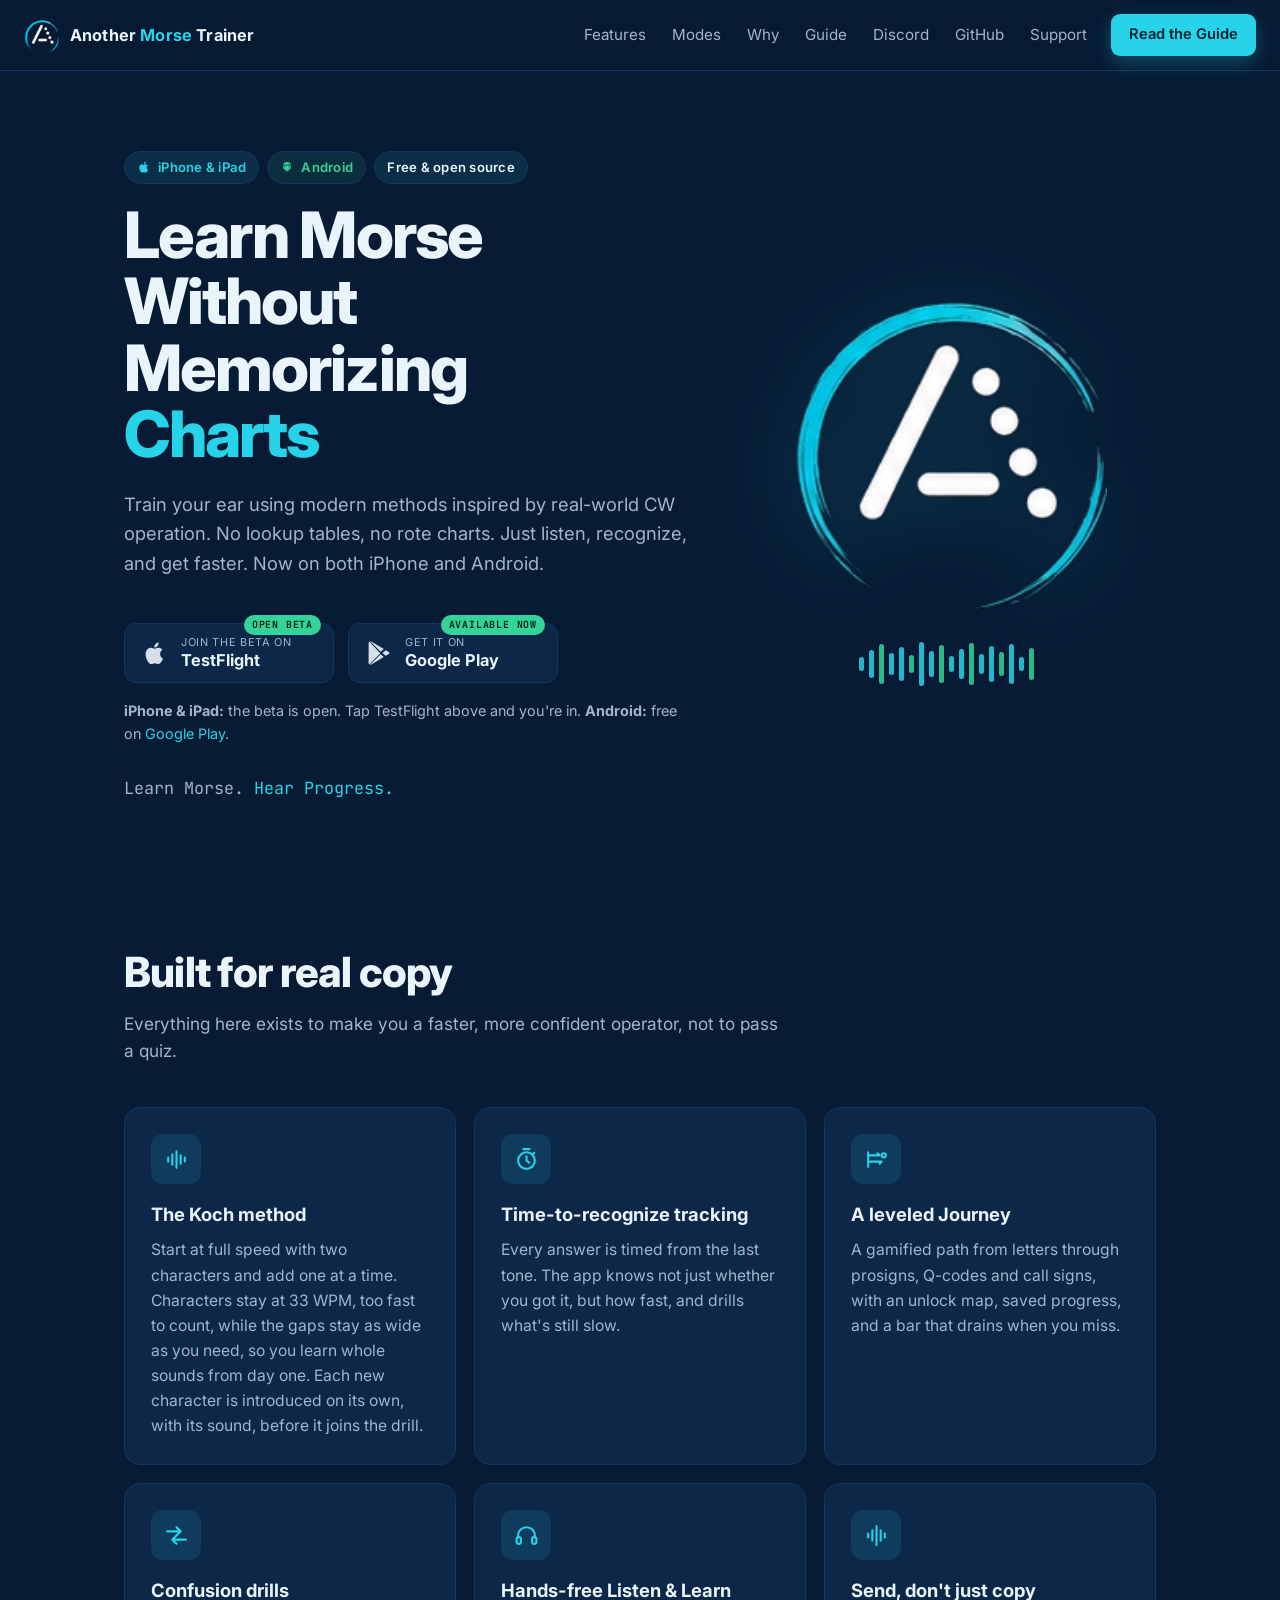
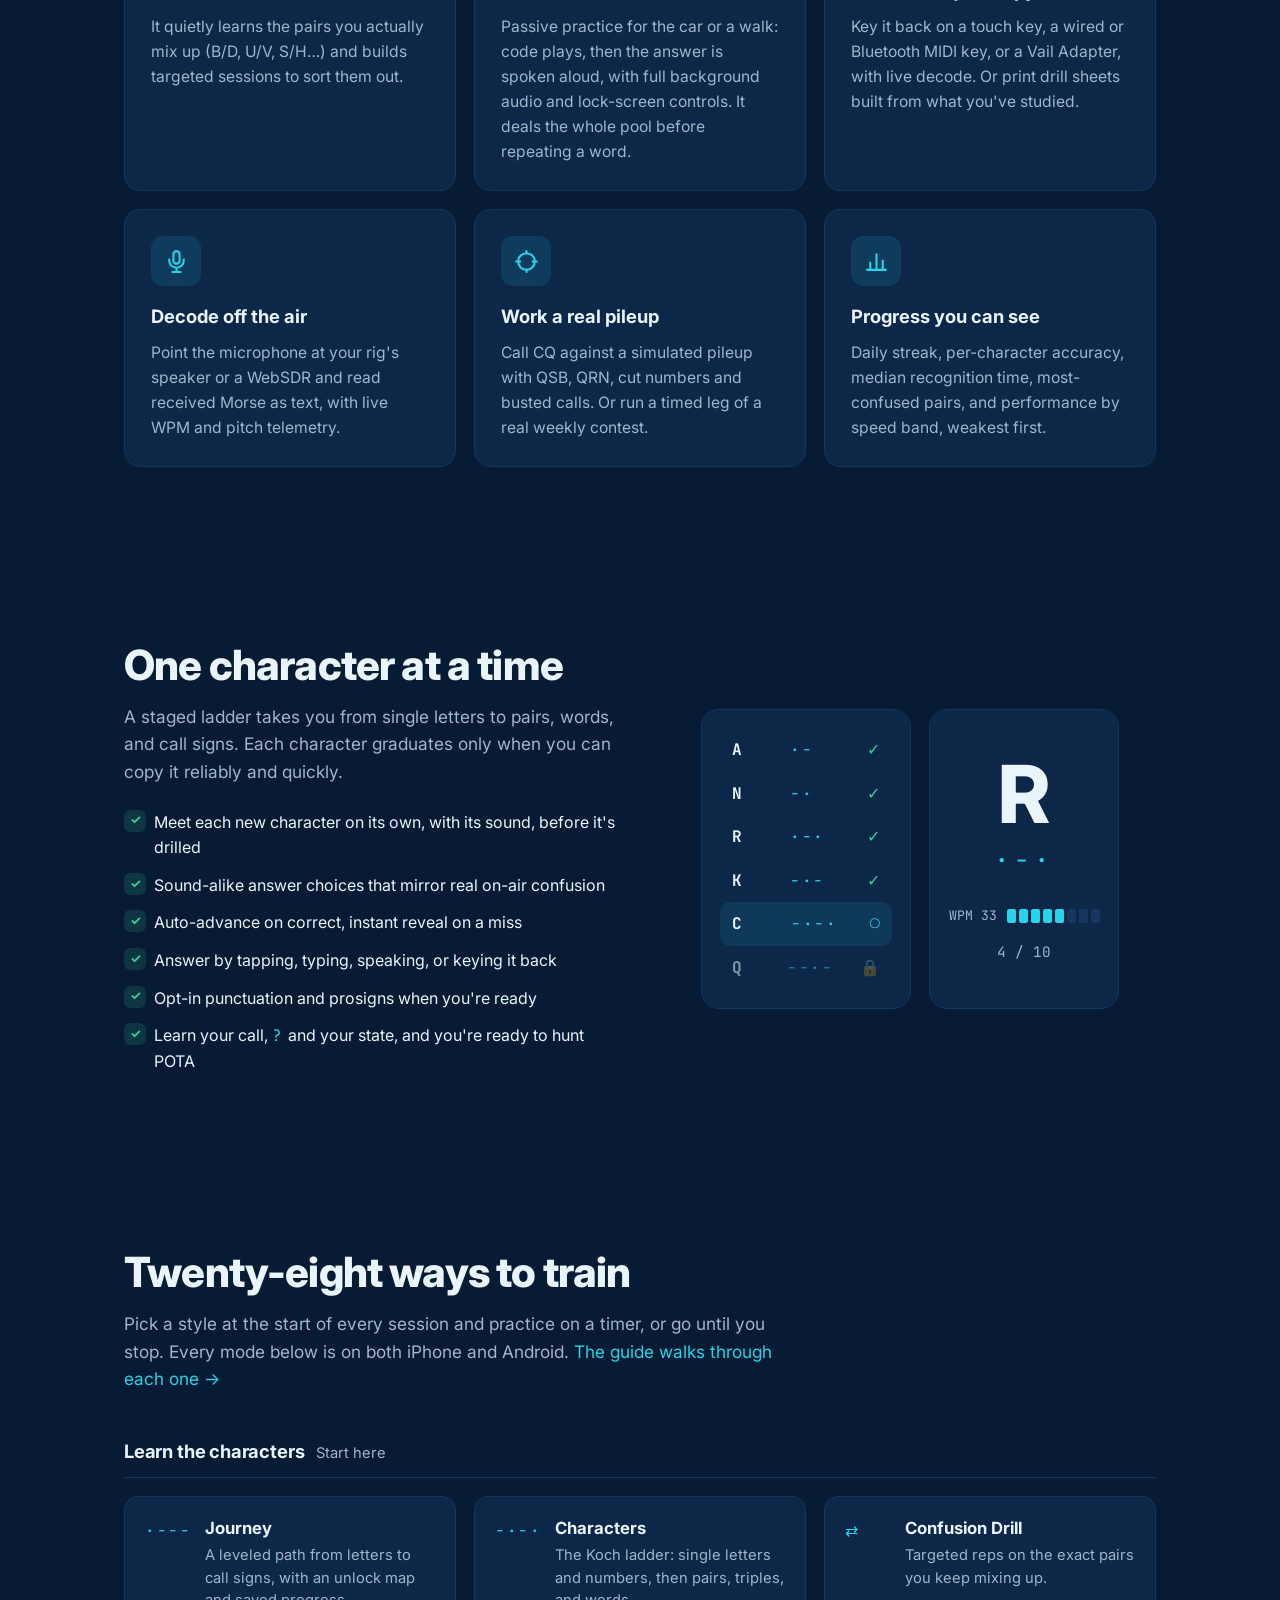
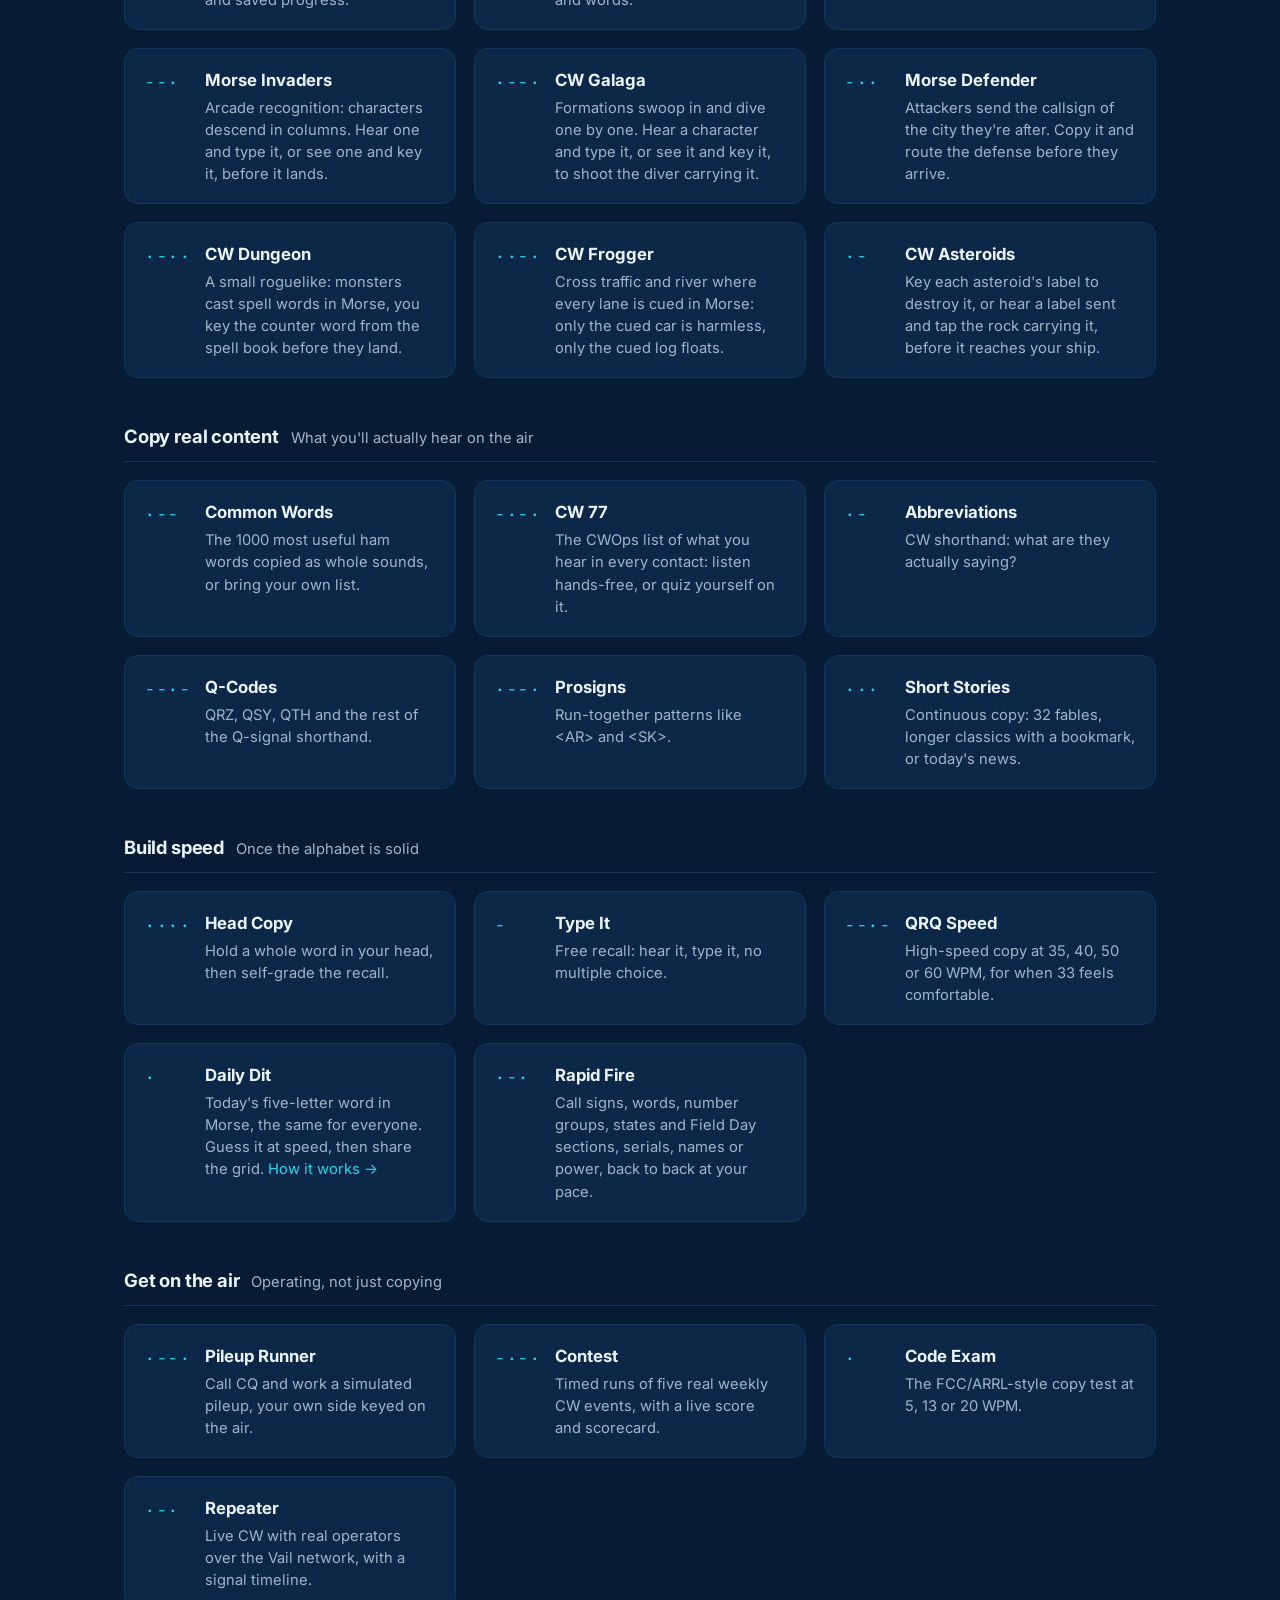
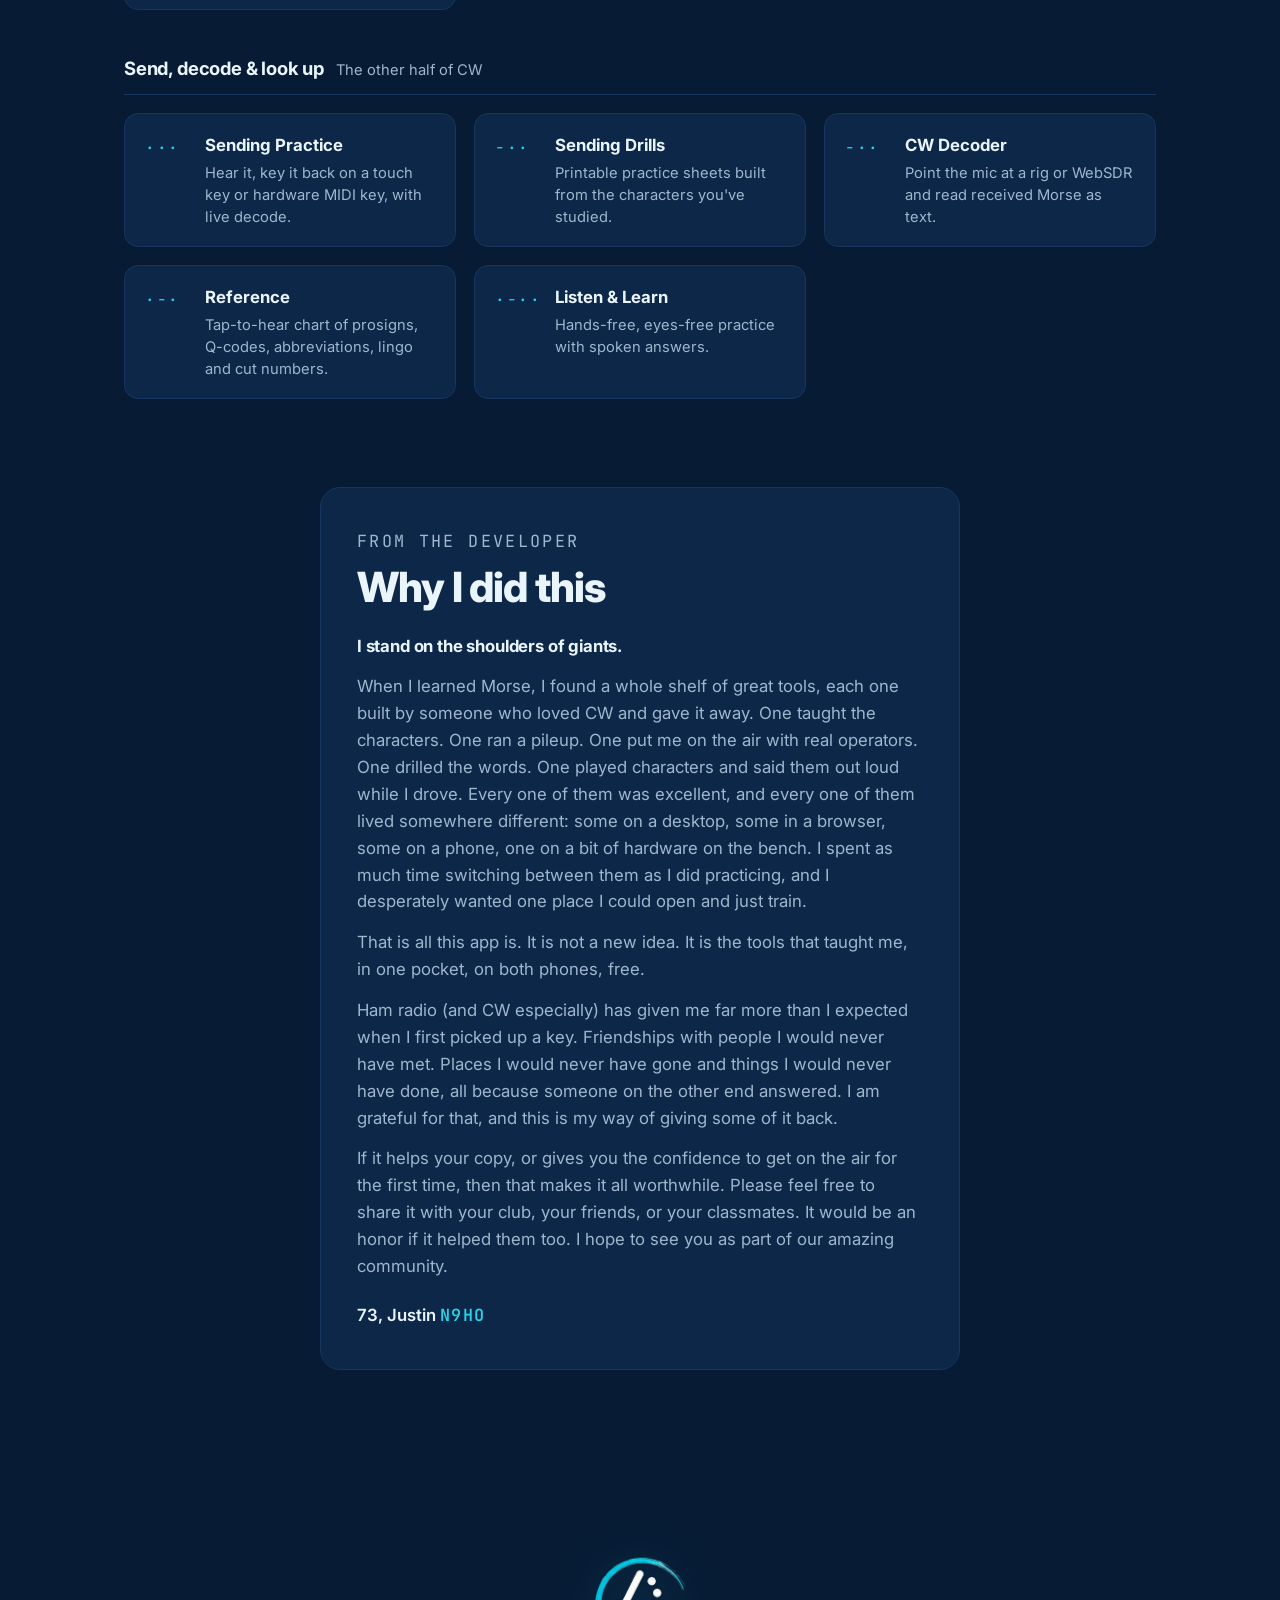
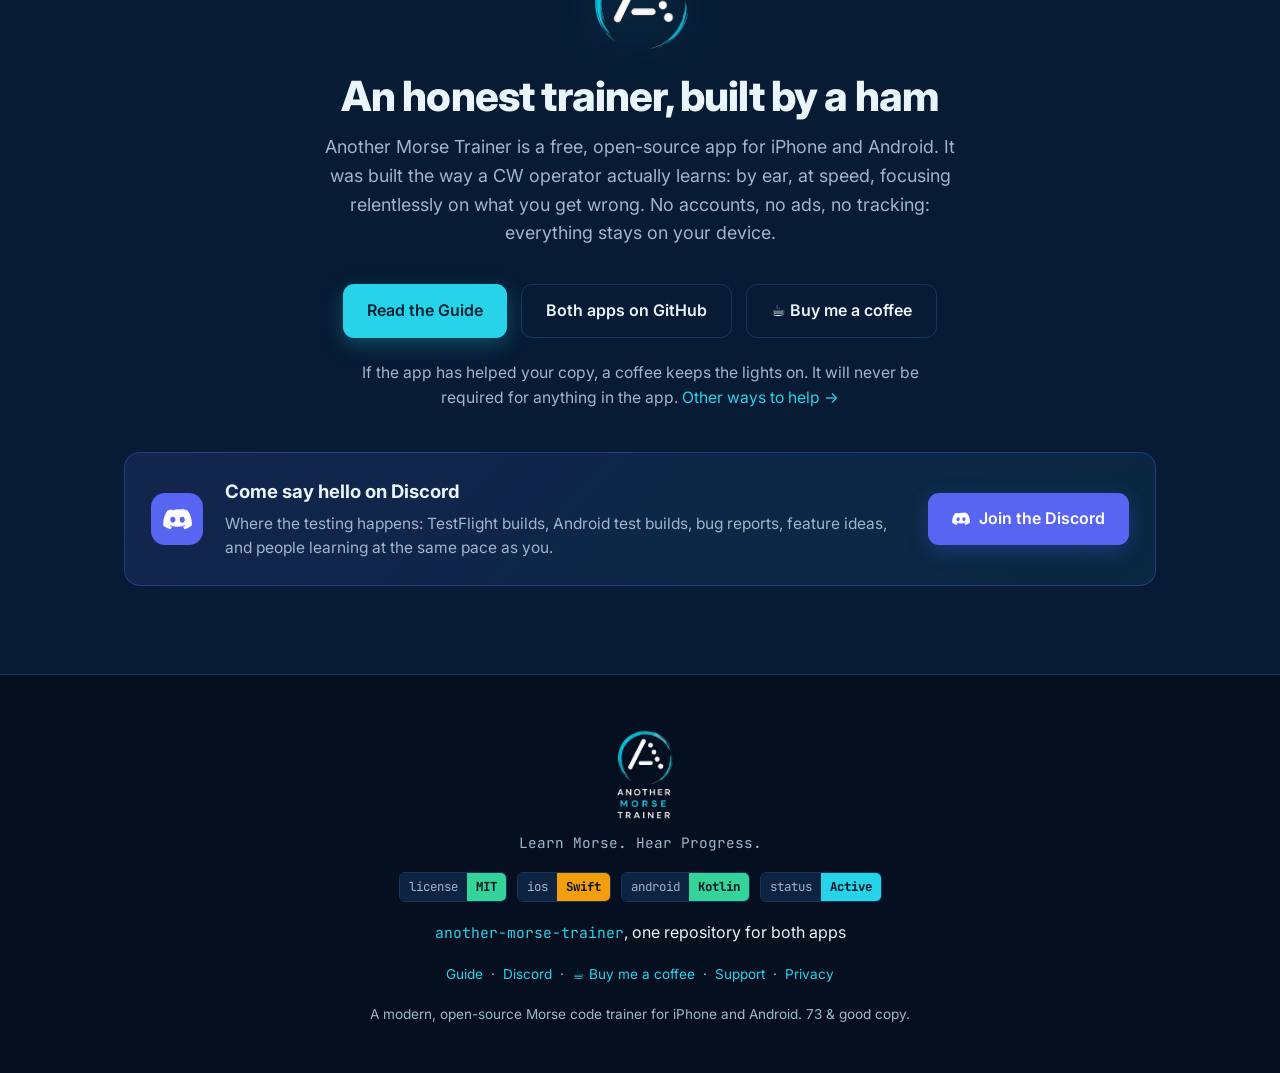
==== index.html @ 4a040cad "Guide: en-US spelling, Daily Dit mute prompt, hardware key in every typing mode (app #249, #252, #25" ====
<!DOCTYPE html>
<html lang="en">
<head>
<meta charset="UTF-8">
<meta name="viewport" content="width=device-width, initial-scale=1.0">
<title>Another Morse Trainer: Learn Morse. Hear Progress.</title>
<meta name="description" content="A modern Morse code trainer for iPhone and Android: Koch-method drills that teach by ear at full speed, a leveled Journey, pileup and contest simulators, a code exam, live CW over the network, a microphone decoder, and Daily Dit, a shared word-a-day puzzle.">
<meta name="theme-color" content="#071B34">
<link rel="icon" href="assets/icon.svg" type="image/svg+xml">
<meta property="og:title" content="Another Morse Trainer">
<meta property="og:description" content="Learn Morse without memorizing charts. Twenty-eight ways to train, on iPhone and Android, from your first two letters to working a contest pileup.">
<meta property="og:type" content="website">
<link rel="preconnect" href="https://fonts.googleapis.com">
<link rel="preconnect" href="https://fonts.gstatic.com" crossorigin>
<link href="https://fonts.googleapis.com/css2?family=Inter:wght@400;500;600;700;800&family=JetBrains+Mono:wght@400;500;700&display=swap" rel="stylesheet">
<link rel="stylesheet" href="styles.css">
</head>
<body>

<header class="nav">
  <a class="brand" href="#top" aria-label="Another Morse Trainer home">
    <img class="brand-mark" src="assets/mark.png" alt="">
    <span class="brand-text">Another <b>Morse</b> Trainer</span>
  </a>
  <nav class="nav-links">
    <a href="#features">Features</a>
    <a href="#modes">Modes</a>
    <a href="#why">Why</a>
    <a href="/guide/">Guide</a>
    <a href="https://discord.gg/qgyk3TPUd9" rel="noopener">Discord</a>
    <a href="https://github.com/N9HO/another-morse-trainer">GitHub</a>
    <a href="/support/">Support</a>
  </nav>
  <a class="btn btn-primary btn-sm" href="/guide/">Read the Guide</a>
</header>

<main id="top">

  <!-- HERO -->
  <section class="hero">
    <div class="hero-copy">
      <div class="platform-pills">
        <span class="pill ios">
          <svg viewBox="0 0 24 24" fill="currentColor" aria-hidden="true"><path d="M16.4 12.8c0-2.3 1.9-3.4 2-3.5-1.1-1.6-2.8-1.8-3.4-1.8-1.4-.1-2.8.9-3.5.9s-1.8-.9-3-.8c-1.5 0-3 .9-3.8 2.3-1.6 2.8-.4 7 1.2 9.3.8 1.1 1.7 2.4 2.9 2.3 1.2 0 1.6-.7 3-.7s1.8.7 3 .7 2-1.1 2.8-2.2c.9-1.3 1.2-2.5 1.3-2.6-.1 0-2.5-1-2.5-3.9zM14.2 5.9c.6-.8 1-1.9.9-3-.9 0-2 .6-2.7 1.4-.6.7-1.1 1.8-.9 2.9 1 0 2.1-.5 2.7-1.3z"/></svg>
          iPhone &amp; iPad
        </span>
        <span class="pill android">
          <svg viewBox="0 0 24 24" fill="currentColor" aria-hidden="true"><path d="M17.6 9.5c.5 0 .9.4.9.9v4.4c0 .5-.4.9-.9.9s-.9-.4-.9-.9v-4.4c0-.5.4-.9.9-.9zm-11.2 0c.5 0 .9.4.9.9v4.4c0 .5-.4.9-.9.9s-.9-.4-.9-.9v-4.4c0-.5.4-.9.9-.9zm1.5-.2h8.2v6.9c0 .5-.4.9-.9.9h-.8v2.1c0 .5-.4.9-.9.9s-.9-.4-.9-.9v-2.1h-1.3v2.1c0 .5-.4.9-.9.9s-.9-.4-.9-.9v-2.1h-.8c-.5 0-.9-.4-.9-.9V9.3zm6.3-5.1 1-1.5c.1-.1 0-.3-.1-.3s-.2 0-.3.1l-1 1.5c-.7-.3-1.5-.5-2.3-.5s-1.6.2-2.3.5l-1-1.5c-.1-.1-.2-.1-.3-.1s-.2.2-.1.3l1 1.5C6.5 5.3 5.6 6.7 5.4 8.3h13.2c-.2-1.6-1.1-3-2.4-4.1zM9.3 6.6c-.3 0-.5-.2-.5-.5s.2-.5.5-.5.5.2.5.5-.2.5-.5.5zm5.4 0c-.3 0-.5-.2-.5-.5s.2-.5.5-.5.5.2.5.5-.2.5-.5.5z"/></svg>
          Android
        </span>
        <span class="pill">Free &amp; open source</span>
      </div>
      <h1>Learn Morse<br>Without Memorizing<br><span class="accent">Charts</span></h1>
      <p class="lede">Train your ear using modern methods inspired by real-world CW operation. No lookup tables, no rote charts. Just listen, recognize, and get faster. Now on both iPhone and Android.</p>

      <div class="store-badges">
        <a class="store-badge" href="https://testflight.apple.com/join/ZwXF88Gh" rel="noopener">
          <span class="sb-soon live">Open beta</span>
          <svg viewBox="0 0 24 24" fill="currentColor" aria-hidden="true"><path d="M16.4 12.8c0-2.3 1.9-3.4 2-3.5-1.1-1.6-2.8-1.8-3.4-1.8-1.4-.1-2.8.9-3.5.9s-1.8-.9-3-.8c-1.5 0-3 .9-3.8 2.3-1.6 2.8-.4 7 1.2 9.3.8 1.1 1.7 2.4 2.9 2.3 1.2 0 1.6-.7 3-.7s1.8.7 3 .7 2-1.1 2.8-2.2c.9-1.3 1.2-2.5 1.3-2.6-.1 0-2.5-1-2.5-3.9zM14.2 5.9c.6-.8 1-1.9.9-3-.9 0-2 .6-2.7 1.4-.6.7-1.1 1.8-.9 2.9 1 0 2.1-.5 2.7-1.3z"/></svg>
          <span class="sb-text">
            <span class="sb-small">Join the beta on</span>
            <span class="sb-big">TestFlight</span>
          </span>
        </a>
        <a class="store-badge" href="https://play.google.com/store/apps/details?id=app.anothermorsetrainer" rel="noopener">
          <span class="sb-soon live">Available now</span>
          <svg viewBox="0 0 24 24" fill="currentColor" aria-hidden="true"><path d="M3.6 2.3c-.3.3-.5.8-.5 1.4v16.6c0 .6.2 1.1.5 1.4l.1.1 9.3-9.3v-.2L3.7 2.2l-.1.1zm12.5 6.2L13.4 11l-9.2-9.2c.2-.1.5-.1.8.1l11.1 6.6zM17.8 9.6l2.6 1.5c.8.5.8 1.3 0 1.8l-2.6 1.5-2.9-2.4 2.9-2.4zM16.1 15.5 5 22.1c-.3.2-.6.2-.8.1l9.2-9.2 2.7 2.5z"/></svg>
          <span class="sb-text">
            <span class="sb-small">Get it on</span>
            <span class="sb-big">Google Play</span>
          </span>
        </a>
      </div>
      <p class="store-note"><strong>iPhone &amp; iPad:</strong> the beta is open. Tap TestFlight above and you're in. <strong>Android:</strong> free on <a href="https://play.google.com/store/apps/details?id=app.anothermorsetrainer" rel="noopener">Google Play</a>.</p>

      <p class="tagline">Learn Morse. <span class="accent">Hear Progress.</span></p>
    </div>
    <div class="hero-art">
      <img class="hero-mark" src="assets/mark.png" alt="Another Morse Trainer logo">
      <div class="waveform" aria-hidden="true">
        <span></span><span></span><span></span><span></span><span></span><span></span>
        <span></span><span></span><span></span><span></span><span></span><span></span>
        <span></span><span></span><span></span><span></span><span></span><span></span>
      </div>
    </div>
  </section>

  <!-- FEATURES -->
  <section id="features" class="section">
    <h2 class="section-title">Built for real copy</h2>
    <p class="section-sub">Everything here exists to make you a faster, more confident operator, not to pass a quiz.</p>
    <div class="grid features">
      <article class="card">
        <div class="card-icon"><svg viewBox="0 0 24 24" fill="none" stroke="currentColor" stroke-width="2" stroke-linecap="round" stroke-linejoin="round"><path d="M4 10v4M8 7v10M12 4v16M16 8v8M20 10v4"/></svg></div>
        <h3>The Koch method</h3>
        <p>Start at full speed with two characters and add one at a time. Characters stay at 33 WPM, too fast to count, while the gaps stay as wide as you need, so you learn whole sounds from day one. Each new character is introduced on its own, with its sound, before it joins the drill.</p>
      </article>
      <article class="card">
        <div class="card-icon"><svg viewBox="0 0 24 24" fill="none" stroke="currentColor" stroke-width="2" stroke-linecap="round" stroke-linejoin="round"><circle cx="12" cy="13" r="8"/><path d="M12 9v4l2.5 2M9 2h6M19.5 5.5L18 7"/></svg></div>
        <h3>Time-to-recognize tracking</h3>
        <p>Every answer is timed from the last tone. The app knows not just whether you got it, but how fast, and drills what's still slow.</p>
      </article>
      <article class="card">
        <div class="card-icon"><svg viewBox="0 0 24 24" fill="none" stroke="currentColor" stroke-width="2" stroke-linecap="round" stroke-linejoin="round"><path d="M4 19V5M4 8h11l-2-2M4 14h13l-2 2"/><circle cx="19" cy="8" r="2"/></svg></div>
        <h3>A leveled Journey</h3>
        <p>A gamified path from letters through prosigns, Q-codes and call signs, with an unlock map, saved progress, and a bar that drains when you miss.</p>
      </article>
      <article class="card">
        <div class="card-icon"><svg viewBox="0 0 24 24" fill="none" stroke="currentColor" stroke-width="2" stroke-linecap="round" stroke-linejoin="round"><path d="M3 8h13M12 4l4 4-4 4M21 16H8M12 12l-4 4 4 4"/></svg></div>
        <h3>Confusion drills</h3>
        <p>It quietly learns the pairs you actually mix up (B/D, U/V, S/H…) and builds targeted sessions to sort them out.</p>
      </article>
      <article class="card">
        <div class="card-icon"><svg viewBox="0 0 24 24" fill="none" stroke="currentColor" stroke-width="2" stroke-linecap="round" stroke-linejoin="round"><path d="M4 14v-2a8 8 0 0116 0v2"/><rect x="2.5" y="13.5" width="4.2" height="6.5" rx="2"/><rect x="17.3" y="13.5" width="4.2" height="6.5" rx="2"/></svg></div>
        <h3>Hands-free Listen &amp; Learn</h3>
        <p>Passive practice for the car or a walk: code plays, then the answer is spoken aloud, with full background audio and lock-screen controls. It deals the whole pool before repeating a word.</p>
      </article>
      <article class="card">
        <div class="card-icon"><svg viewBox="0 0 24 24" fill="none" stroke="currentColor" stroke-width="2" stroke-linecap="round" stroke-linejoin="round"><path d="M12 3v18M8 7v10M4 10v4M16 7v10M20 10v4"/></svg></div>
        <h3>Send, don't just copy</h3>
        <p>Key it back on a touch key, a wired or Bluetooth MIDI key, or a Vail Adapter, with live decode. Or print drill sheets built from what you've studied.</p>
      </article>
      <article class="card">
        <div class="card-icon"><svg viewBox="0 0 24 24" fill="none" stroke="currentColor" stroke-width="2" stroke-linecap="round" stroke-linejoin="round"><path d="M12 2a3 3 0 00-3 3v6a3 3 0 006 0V5a3 3 0 00-3-3z"/><path d="M19 10v1a7 7 0 01-14 0v-1M12 18v4M8 22h8"/></svg></div>
        <h3>Decode off the air</h3>
        <p>Point the microphone at your rig's speaker or a WebSDR and read received Morse as text, with live WPM and pitch telemetry.</p>
      </article>
      <article class="card">
        <div class="card-icon"><svg viewBox="0 0 24 24" fill="none" stroke="currentColor" stroke-width="2" stroke-linecap="round" stroke-linejoin="round"><path d="M12 20a8 8 0 100-16 8 8 0 000 16z"/><path d="M2 12h4M18 12h4M12 2v2M12 20v2"/></svg></div>
        <h3>Work a real pileup</h3>
        <p>Call CQ against a simulated pileup with QSB, QRN, cut numbers and busted calls. Or run a timed leg of a real weekly contest.</p>
      </article>
      <article class="card">
        <div class="card-icon"><svg viewBox="0 0 24 24" fill="none" stroke="currentColor" stroke-width="2" stroke-linecap="round" stroke-linejoin="round"><path d="M3 20h18M6 20v-7M12 20V5M18 20v-9"/></svg></div>
        <h3>Progress you can see</h3>
        <p>Daily streak, per-character accuracy, median recognition time, most-confused pairs, and performance by speed band, weakest first.</p>
      </article>
    </div>
  </section>

  <!-- SHOWCASE: lesson list + current char (echoes the app UI) -->
  <section class="section showcase">
    <div class="showcase-text">
      <h2 class="section-title">One character at a time</h2>
      <p class="section-sub">A staged ladder takes you from single letters to pairs, words, and call signs. Each character graduates only when you can copy it reliably and quickly.</p>
      <ul class="checklist">
        <li>Meet each new character on its own, with its sound, before it's drilled</li>
        <li>Sound-alike answer choices that mirror real on-air confusion</li>
        <li>Auto-advance on correct, instant reveal on a miss</li>
        <li>Answer by tapping, typing, speaking, or keying it back</li>
        <li>Opt-in punctuation and prosigns when you're ready</li>
        <li>Learn your call, <span class="morse">?</span> and your state, and you're ready to hunt POTA</li>
      </ul>
    </div>
    <div class="showcase-ui">
      <div class="ui-card lesson-list">
        <div class="lesson-row"><span class="ch">A</span><span class="mc">·&minus;</span><span class="done">&#10003;</span></div>
        <div class="lesson-row"><span class="ch">N</span><span class="mc">&minus;·</span><span class="done">&#10003;</span></div>
        <div class="lesson-row"><span class="ch">R</span><span class="mc">·&minus;·</span><span class="done">&#10003;</span></div>
        <div class="lesson-row"><span class="ch">K</span><span class="mc">&minus;·&minus;</span><span class="done">&#10003;</span></div>
        <div class="lesson-row active"><span class="ch">C</span><span class="mc">&minus;·&minus;·</span><span class="now">&#9711;</span></div>
        <div class="lesson-row locked"><span class="ch">Q</span><span class="mc">&minus;&minus;·&minus;</span><span class="lock">&#128274;</span></div>
      </div>
      <div class="ui-card current-char">
        <div class="big-char">R</div>
        <div class="big-morse">·&minus;·</div>
        <div class="wpm-row"><span>WPM 33</span><div class="bars"><i></i><i></i><i></i><i></i><i></i><i class="off"></i><i class="off"></i><i class="off"></i></div></div>
        <div class="progress-count">4 / 10</div>
      </div>
    </div>
  </section>

  <!-- MODES -->
  <section id="modes" class="section">
    <h2 class="section-title">Twenty-eight ways to train</h2>
    <p class="section-sub">Pick a style at the start of every session and practice on a timer, or go until you stop. Every mode below is on both iPhone and Android. <a class="accent" href="/guide/">The guide walks through each one →</a></p>

    <div class="mode-group">
      <div class="mode-group-head"><h3>Learn the characters</h3><span>Start here</span></div>
      <div class="grid modes">
        <div class="mode"><span class="mode-mc">·&minus;&minus;&minus;</span><div><h4>Journey</h4><p>A leveled path from letters to call signs, with an unlock map and saved progress.</p></div></div>
        <div class="mode"><span class="mode-mc">&minus;·&minus;·</span><div><h4>Characters</h4><p>The Koch ladder: single letters and numbers, then pairs, triples, and words.</p></div></div>
        <div class="mode"><span class="mode-mc">&#8644;</span><div><h4>Confusion Drill</h4><p>Targeted reps on the exact pairs you keep mixing up.</p></div></div>
        <div class="mode"><span class="mode-mc">&minus;&minus;·</span><div><h4>Morse Invaders</h4><p>Arcade recognition: characters descend in columns. Hear one and type it, or see one and key it, before it lands.</p></div></div>
        <div class="mode"><span class="mode-mc">·&minus;&minus;·</span><div><h4>CW Galaga</h4><p>Formations swoop in and dive one by one. Hear a character and type it, or see it and key it, to shoot the diver carrying it.</p></div></div>
        <div class="mode"><span class="mode-mc">&minus;··</span><div><h4>Morse Defender</h4><p>Attackers send the callsign of the city they're after. Copy it and route the defense before they arrive.</p></div></div>
        <div class="mode"><span class="mode-mc">·&minus;··</span><div><h4>CW Dungeon</h4><p>A small roguelike: monsters cast spell words in Morse, you key the counter word from the spell book before they land.</p></div></div>
        <div class="mode"><span class="mode-mc">··&minus;·</span><div><h4>CW Frogger</h4><p>Cross traffic and river where every lane is cued in Morse: only the cued car is harmless, only the cued log floats.</p></div></div>
        <div class="mode"><span class="mode-mc">·&minus;</span><div><h4>CW Asteroids</h4><p>Key each asteroid's label to destroy it, or hear a label sent and tap the rock carrying it, before it reaches your ship.</p></div></div>
      </div>
    </div>

    <div class="mode-group">
      <div class="mode-group-head"><h3>Copy real content</h3><span>What you'll actually hear on the air</span></div>
      <div class="grid modes">
        <div class="mode"><span class="mode-mc">·&minus;&minus;</span><div><h4>Common Words</h4><p>The 1000 most useful ham words copied as whole sounds, or bring your own list.</p></div></div>
        <div class="mode"><span class="mode-mc">&minus;·&minus;·</span><div><h4>CW 77</h4><p>The CWOps list of what you hear in every contact: listen hands-free, or quiz yourself on it.</p></div></div>
        <div class="mode"><span class="mode-mc">·&minus;</span><div><h4>Abbreviations</h4><p>CW shorthand: what are they actually saying?</p></div></div>
        <div class="mode"><span class="mode-mc">&minus;&minus;·&minus;</span><div><h4>Q-Codes</h4><p>QRZ, QSY, QTH and the rest of the Q-signal shorthand.</p></div></div>
        <div class="mode"><span class="mode-mc">·&minus;&minus;·</span><div><h4>Prosigns</h4><p>Run-together patterns like &lt;AR&gt; and &lt;SK&gt;.</p></div></div>
        <div class="mode"><span class="mode-mc">···</span><div><h4>Short Stories</h4><p>Continuous copy: 32 fables, longer classics with a bookmark, or today's news.</p></div></div>
      </div>
    </div>

    <div class="mode-group">
      <div class="mode-group-head"><h3>Build speed</h3><span>Once the alphabet is solid</span></div>
      <div class="grid modes">
        <div class="mode"><span class="mode-mc">····</span><div><h4>Head Copy</h4><p>Hold a whole word in your head, then self-grade the recall.</p></div></div>
        <div class="mode"><span class="mode-mc">&minus;</span><div><h4>Type It</h4><p>Free recall: hear it, type it, no multiple choice.</p></div></div>
        <div class="mode"><span class="mode-mc">&minus;&minus;·&minus;</span><div><h4>QRQ Speed</h4><p>High-speed copy at 35, 40, 50 or 60 WPM, for when 33 feels comfortable.</p></div></div>
        <div class="mode"><span class="mode-mc">·</span><div><h4>Daily Dit</h4><p>Today's five-letter word in Morse, the same for everyone. Guess it at speed, then share the grid. <a class="accent" href="/guide/#dailydit">How it works →</a></p></div></div>
        <div class="mode"><span class="mode-mc">·&minus;·</span><div><h4>Rapid Fire</h4><p>Call signs, words, number groups, states and Field Day sections, serials, names or power, back to back at your pace.</p></div></div>
      </div>
    </div>

    <div class="mode-group">
      <div class="mode-group-head"><h3>Get on the air</h3><span>Operating, not just copying</span></div>
      <div class="grid modes">
        <div class="mode"><span class="mode-mc">·&minus;&minus;·</span><div><h4>Pileup Runner</h4><p>Call CQ and work a simulated pileup, your own side keyed on the air.</p></div></div>
        <div class="mode"><span class="mode-mc">&minus;·&minus;·</span><div><h4>Contest</h4><p>Timed runs of five real weekly CW events, with a live score and scorecard.</p></div></div>
        <div class="mode"><span class="mode-mc">·</span><div><h4>Code Exam</h4><p>The FCC/ARRL-style copy test at 5, 13 or 20 WPM.</p></div></div>
        <div class="mode"><span class="mode-mc">·&minus;·</span><div><h4>Repeater</h4><p>Live CW with real operators over the Vail network, with a signal timeline.</p></div></div>
      </div>
    </div>

    <div class="mode-group">
      <div class="mode-group-head"><h3>Send, decode &amp; look up</h3><span>The other half of CW</span></div>
      <div class="grid modes">
        <div class="mode"><span class="mode-mc">···</span><div><h4>Sending Practice</h4><p>Hear it, key it back on a touch key or hardware MIDI key, with live decode.</p></div></div>
        <div class="mode"><span class="mode-mc">&minus;··</span><div><h4>Sending Drills</h4><p>Printable practice sheets built from the characters you've studied.</p></div></div>
        <div class="mode"><span class="mode-mc">&minus;··</span><div><h4>CW Decoder</h4><p>Point the mic at a rig or WebSDR and read received Morse as text.</p></div></div>
        <div class="mode"><span class="mode-mc">·&minus;·</span><div><h4>Reference</h4><p>Tap-to-hear chart of prosigns, Q-codes, abbreviations, lingo and cut numbers.</p></div></div>
        <div class="mode"><span class="mode-mc">·&minus;··</span><div><h4>Listen &amp; Learn</h4><p>Hands-free, eyes-free practice with spoken answers.</p></div></div>
      </div>
    </div>
  </section>

  <!-- WHY -->
  <section id="why" class="section why">
    <div class="why-inner">
      <p class="why-kicker">From the developer</p>
      <h2 class="section-title">Why I did this</h2>
      <p class="why-lead">I stand on the shoulders of giants.</p>
      <p>When I learned Morse, I found a whole shelf of great tools, each one built by someone who loved CW and gave it away. One taught the characters. One ran a pileup. One put me on the air with real operators. One drilled the words. One played characters and said them out loud while I drove. Every one of them was excellent, and every one of them lived somewhere different: some on a desktop, some in a browser, some on a phone, one on a bit of hardware on the bench. I spent as much time switching between them as I did practicing, and I desperately wanted one place I could open and just train.</p>
      <p>That is all this app is. It is not a new idea. It is the tools that taught me, in one pocket, on both phones, free.</p>
      <p>Ham radio (and CW especially) has given me far more than I expected when I first picked up a key. Friendships with people I would never have met. Places I would never have gone and things I would never have done, all because someone on the other end answered. I am grateful for that, and this is my way of giving some of it back.</p>
      <p>If it helps your copy, or gives you the confidence to get on the air for the first time, then that makes it all worthwhile. Please feel free to share it with your club, your friends, or your classmates. It would be an honor if it helped them too. I hope to see you as part of our amazing community.</p>
      <p class="why-sign">73, Justin <span class="morse">N9HO</span></p>
    </div>
  </section>

  <!-- ABOUT / CTA -->
  <section id="about" class="section about">
    <img class="about-mark" src="assets/mark.png" alt="">
    <h2 class="section-title">An honest trainer, built by a ham</h2>
    <p class="section-sub center">Another Morse Trainer is a free, open-source app for iPhone and Android. It was built the way a CW operator actually learns: by ear, at speed, focusing relentlessly on what you get wrong. No accounts, no ads, no tracking: everything stays on your device.</p>
    <div class="hero-actions center">
      <a class="btn btn-primary" href="/guide/">Read the Guide</a>
      <a class="btn btn-ghost" href="https://github.com/N9HO/another-morse-trainer">Both apps on GitHub</a>
      <a class="btn btn-ghost" href="https://buymeacoffee.com/n9ho">&#9749; Buy me a coffee</a>
    </div>
    <p class="section-sub center about-support">If the app has helped your copy, a coffee keeps the lights on. It will never be required for anything in the app. <a href="/support/">Other ways to help &rarr;</a></p>

    <div class="community">
      <div class="community-icon"><svg viewBox="0 0 24 24" fill="currentColor" aria-hidden="true"><path d="M20.3 4.6A19.8 19.8 0 0 0 15.4 3l-.3.5c1.7.4 3 1 4.2 1.9a13.9 13.9 0 0 0-11-1.1c-.4.1-.8.3-1.2.4.4-.3.8-.6 1.3-.9A20 20 0 0 0 3.7 4.6C.9 8.8-.1 13 .3 17.1a19.9 19.9 0 0 0 6 3c.5-.6.9-1.3 1.3-2-.7-.3-1.4-.6-2-1l.5-.4a14.2 14.2 0 0 0 11.9 0l.5.4c-.6.4-1.3.7-2 1 .4.7.8 1.4 1.3 2a19.8 19.8 0 0 0 6-3c.5-4.8-.8-9-3.5-12.5zM8.1 14.6c-1.2 0-2.1-1.1-2.1-2.4S6.9 9.8 8.1 9.8s2.2 1.1 2.2 2.4-1 2.4-2.2 2.4zm7.8 0c-1.2 0-2.1-1.1-2.1-2.4s.9-2.4 2.1-2.4 2.2 1.1 2.2 2.4-1 2.4-2.2 2.4z"/></svg></div>
      <div>
        <h3>Come say hello on Discord</h3>
        <p>Where the testing happens: TestFlight builds, Android test builds, bug reports, feature ideas, and people learning at the same pace as you.</p>
      </div>
      <a class="btn btn-discord" href="https://discord.gg/qgyk3TPUd9" rel="noopener"><svg viewBox="0 0 24 24" fill="currentColor" aria-hidden="true"><path d="M20.3 4.6A19.8 19.8 0 0 0 15.4 3l-.3.5c1.7.4 3 1 4.2 1.9a13.9 13.9 0 0 0-11-1.1c-.4.1-.8.3-1.2.4.4-.3.8-.6 1.3-.9A20 20 0 0 0 3.7 4.6C.9 8.8-.1 13 .3 17.1a19.9 19.9 0 0 0 6 3c.5-.6.9-1.3 1.3-2-.7-.3-1.4-.6-2-1l.5-.4a14.2 14.2 0 0 0 11.9 0l.5.4c-.6.4-1.3.7-2 1 .4.7.8 1.4 1.3 2a19.8 19.8 0 0 0 6-3c.5-4.8-.8-9-3.5-12.5zM8.1 14.6c-1.2 0-2.1-1.1-2.1-2.4S6.9 9.8 8.1 9.8s2.2 1.1 2.2 2.4-1 2.4-2.2 2.4zm7.8 0c-1.2 0-2.1-1.1-2.1-2.4s.9-2.4 2.1-2.4 2.2 1.1 2.2 2.4-1 2.4-2.2 2.4z"/></svg>Join the Discord</a>
    </div>
  </section>

</main>

<!-- FOOTER -->
<footer class="footer">
  <div class="footer-brand">
    <img class="footer-logo" src="assets/logo-stacked.png" alt="Another Morse Trainer">
    <div class="footer-tag">Learn Morse. Hear Progress.</div>
  </div>
  <div class="badges">
    <span class="badge"><i>license</i><b class="green">MIT</b></span>
    <span class="badge"><i>ios</i><b class="amber">Swift</b></span>
    <span class="badge"><i>android</i><b class="green">Kotlin</b></span>
    <span class="badge"><i>status</i><b class="teal">Active</b></span>
  </div>
  <p class="footer-repo">
    <a href="https://github.com/N9HO/another-morse-trainer">another-morse-trainer</a>, one repository for both apps
  </p>
  <p class="footer-fine"><a href="/guide/" style="color:var(--teal)">Guide</a> &nbsp;·&nbsp; <a href="https://discord.gg/qgyk3TPUd9" style="color:var(--teal)" rel="noopener">Discord</a> &nbsp;·&nbsp; <a href="https://buymeacoffee.com/n9ho" style="color:var(--teal)">&#9749; Buy me a coffee</a> &nbsp;·&nbsp; <a href="/support/" style="color:var(--teal)">Support</a> &nbsp;·&nbsp; <a href="/privacy/" style="color:var(--teal)">Privacy</a></p>
  <p class="footer-fine">A modern, open-source Morse code trainer for iPhone and Android. 73 &amp; good copy.</p>
</footer>

<script data-name="BMC-Widget" data-cfasync="false" src="https://cdnjs.buymeacoffee.com/1.0.0/widget.prod.min.js" data-id="n9ho" data-description="Support me on Buy me a coffee!" data-message="Thanks for your support. Donations go to offset development and app store costs." data-color="#5F7FFF" data-position="Right" data-x_margin="18" data-y_margin="18"></script>
</body>
</html>
---- styles.css ----
:root{
  --navy:#071B34;
  --navy-card:#0C2748;
  --navy-line:#16365E;
  --ink:#EAF4FB;
  --muted:#9FB6CC;
  --teal:#27D3E8;
  --green:#34D399;
  --amber:#F59E0B;
}
*{box-sizing:border-box;margin:0;padding:0}
html{scroll-behavior:smooth}
body{
  background:var(--navy);
  color:var(--ink);
  font-family:"Inter",system-ui,-apple-system,sans-serif;
  line-height:1.6;
  -webkit-font-smoothing:antialiased;
  overflow-x:hidden;
}
a{color:inherit;text-decoration:none}
.accent{color:var(--teal)}
.morse{font-family:"JetBrains Mono",monospace;color:var(--teal);letter-spacing:.15em}

/* layout */
.section{max-width:1080px;margin:0 auto;padding:88px 24px}
.section-title{font-size:clamp(1.8rem,4vw,2.6rem);font-weight:800;letter-spacing:-.02em;line-height:1.1}
.section-sub{color:var(--muted);font-size:1.08rem;max-width:60ch;margin-top:14px}
.section-sub.center{margin-left:auto;margin-right:auto;text-align:center}

/* nav */
.nav{
  position:sticky;top:0;z-index:50;
  display:flex;align-items:center;gap:24px;
  padding:14px 24px;
  background:rgba(7,27,52,.78);
  backdrop-filter:blur(12px);
  border-bottom:1px solid var(--navy-line);
}
.brand{display:flex;align-items:center;gap:11px;font-weight:700}
.brand-mark{height:38px;width:auto;display:block}
.brand-text{font-size:1.02rem;letter-spacing:.01em}
.brand-text b{color:var(--teal);font-weight:700}
.nav-links{display:flex;gap:26px;margin-left:auto;font-size:.95rem;color:var(--muted)}
.nav-links a:hover{color:var(--white)}

/* buttons */
.btn{
  display:inline-flex;align-items:center;justify-content:center;
  font-weight:600;font-size:1rem;
  padding:13px 24px;border-radius:11px;
  transition:transform .12s ease,box-shadow .2s ease,background .2s ease;
  white-space:nowrap;
}
.btn-sm{padding:9px 18px;font-size:.92rem;border-radius:9px}
.btn-primary{background:var(--teal);color:#042233;box-shadow:0 6px 20px rgba(39,211,232,.28)}
.btn-primary:hover{transform:translateY(-2px);box-shadow:0 10px 28px rgba(39,211,232,.4)}
.btn-ghost{border:1.5px solid var(--navy-line);color:var(--ink)}
.btn-ghost:hover{border-color:var(--teal);color:var(--teal)}

/* hero */
.hero{
  max-width:1080px;margin:0 auto;
  padding:80px 24px 60px;
  display:grid;grid-template-columns:1.15fr .85fr;gap:48px;align-items:center;
}
.eyebrow{font-size:.9rem;color:var(--muted);font-weight:500;letter-spacing:.04em;margin-bottom:18px}
.hero h1{font-size:clamp(2.4rem,6vw,4rem);font-weight:800;letter-spacing:-.03em;line-height:1.04}
.lede{color:var(--muted);font-size:1.15rem;margin-top:22px;max-width:48ch}
.hero-actions{display:flex;gap:14px;margin-top:32px;flex-wrap:wrap}
.hero-actions.center{justify-content:center}
.tagline{margin-top:30px;font-family:"JetBrains Mono",monospace;font-size:1.05rem;color:var(--muted)}

.hero-art{position:relative;display:flex;flex-direction:column;align-items:center;gap:28px}
.hero-mark{width:min(320px,80%);height:auto;display:block;filter:drop-shadow(0 12px 40px rgba(39,211,232,.25))}
.waveform{display:flex;align-items:center;gap:5px;height:48px}
.waveform span{
  width:5px;border-radius:3px;background:var(--teal);opacity:.85;
  animation:wave 1.1s ease-in-out infinite;
}
.waveform span:nth-child(odd){animation-duration:1.4s}
.waveform span:nth-child(3n){animation-duration:.9s;background:var(--green)}
.waveform span:nth-child(1){height:14px;animation-delay:-.2s}
.waveform span:nth-child(2){height:28px;animation-delay:-.5s}
.waveform span:nth-child(3){height:40px;animation-delay:-.1s}
.waveform span:nth-child(4){height:22px;animation-delay:-.7s}
.waveform span:nth-child(5){height:34px;animation-delay:-.3s}
.waveform span:nth-child(6){height:18px;animation-delay:-.9s}
.waveform span:nth-child(7){height:44px;animation-delay:-.15s}
.waveform span:nth-child(8){height:26px;animation-delay:-.6s}
.waveform span:nth-child(9){height:38px;animation-delay:-.4s}
.waveform span:nth-child(10){height:16px;animation-delay:-.8s}
.waveform span:nth-child(11){height:30px;animation-delay:-.25s}
.waveform span:nth-child(12){height:42px;animation-delay:-.55s}
.waveform span:nth-child(13){height:20px;animation-delay:-.35s}
.waveform span:nth-child(14){height:36px;animation-delay:-.75s}
.waveform span:nth-child(15){height:24px;animation-delay:-.1s}
.waveform span:nth-child(16){height:40px;animation-delay:-.5s}
.waveform span:nth-child(17){height:14px;animation-delay:-.65s}
.waveform span:nth-child(18){height:32px;animation-delay:-.2s}
@keyframes wave{0%,100%{transform:scaleY(.4)}50%{transform:scaleY(1)}}

/* cards / grids */
.grid{display:grid;gap:18px;margin-top:42px}
.features{grid-template-columns:repeat(3,1fr)}
.card{
  background:var(--navy-card);
  border:1px solid var(--navy-line);
  border-radius:16px;padding:26px;
  transition:transform .15s ease,border-color .2s ease;
}
.card:hover{transform:translateY(-4px);border-color:var(--teal)}
.card-icon{
  font-size:1.4rem;width:50px;height:50px;border-radius:12px;
  display:flex;align-items:center;justify-content:center;
  background:rgba(39,211,232,.12);color:var(--teal);
  font-family:"JetBrains Mono",monospace;margin-bottom:16px;
}
.card-icon svg{width:25px;height:25px}
.card h3{font-size:1.15rem;margin-bottom:8px}
.card p{color:var(--muted);font-size:.98rem}

/* why */
.why{padding-top:0}
.why-inner{
  max-width:64ch;margin:0 auto;
  padding:40px 36px;
  background:var(--navy-card);
  border:1px solid var(--navy-line);
  border-radius:20px;
}
.why-kicker{font-family:"JetBrains Mono",monospace;color:var(--teal);font-size:.82rem;letter-spacing:.14em;text-transform:uppercase;margin-bottom:10px}
.why-lead{font-size:1.3rem;font-weight:700;letter-spacing:-.01em;margin:22px 0 14px}
.why-inner p{color:var(--muted);font-size:1.05rem}
.why-inner p+p{margin-top:14px}
.why-inner .why-lead{color:var(--ink)}
.why-sign{color:var(--ink) !important;font-weight:600;margin-top:22px !important}
.why-sign .morse{letter-spacing:.08em}
@media(max-width:600px){
  .why-inner{padding:28px 20px;border-radius:16px}
}

/* showcase */
.showcase{display:grid;grid-template-columns:1fr 1fr;gap:48px;align-items:center}
.checklist{list-style:none;margin-top:24px;display:flex;flex-direction:column;gap:12px}
.checklist li{position:relative;padding-left:30px;color:var(--ink)}
.checklist li::before{
  content:"\2713";position:absolute;left:0;top:0;
  color:var(--green);font-weight:700;
  background:rgba(52,211,153,.14);width:22px;height:22px;border-radius:6px;
  display:flex;align-items:center;justify-content:center;font-size:.8rem;
}
.showcase-ui{display:flex;gap:18px;justify-content:center}
.ui-card{background:var(--navy-card);border:1px solid var(--navy-line);border-radius:18px;padding:18px}
.lesson-list{min-width:210px}
.lesson-row{
  display:grid;grid-template-columns:1fr 1.4fr auto;align-items:center;gap:10px;
  padding:9px 12px;border-radius:10px;font-family:"JetBrains Mono",monospace;
}
.lesson-row .ch{font-weight:700;color:var(--white)}
.lesson-row .mc{color:var(--teal);letter-spacing:.1em}
.lesson-row .done{color:var(--green)}
.lesson-row .now{color:var(--teal)}
.lesson-row .lock{opacity:.5}
.lesson-row.active{background:rgba(39,211,232,.1)}
.lesson-row.locked{opacity:.55}
.current-char{display:flex;flex-direction:column;align-items:center;justify-content:center;min-width:190px;gap:6px}
.big-char{font-size:5rem;font-weight:800;line-height:1;color:var(--white)}
.big-morse{font-family:"JetBrains Mono",monospace;color:var(--teal);font-size:1.6rem;letter-spacing:.2em}
.wpm-row{display:flex;align-items:center;gap:10px;margin-top:18px;font-size:.82rem;color:var(--muted);font-family:"JetBrains Mono",monospace}
.bars{display:flex;gap:3px}
.bars i{width:9px;height:14px;border-radius:2px;background:var(--teal)}
.bars i.off{background:var(--navy-line)}
.progress-count{font-family:"JetBrains Mono",monospace;color:var(--muted);font-size:.9rem;margin-top:8px}

/* modes */
.modes{grid-template-columns:repeat(3,1fr)}
.mode{
  display:flex;gap:14px;align-items:flex-start;
  background:var(--navy-card);border:1px solid var(--navy-line);
  border-radius:14px;padding:18px 20px;
}
.mode:hover{border-color:var(--teal)}
.mode-mc{
  font-family:"JetBrains Mono",monospace;color:var(--teal);
  font-size:1rem;letter-spacing:.1em;min-width:46px;
  padding-top:3px;flex-shrink:0;
}
.mode h4{font-size:1.05rem;margin-bottom:3px}
.mode p{color:var(--muted);font-size:.92rem;line-height:1.5}

/* about */
.about{text-align:center;display:flex;flex-direction:column;align-items:center}
.about-mark{height:104px;width:auto;margin-bottom:24px;filter:drop-shadow(0 8px 26px rgba(39,211,232,.22))}
.about .section-sub{font-size:1.12rem;margin-bottom:8px}
.about .hero-actions{margin-top:28px}
.about .about-support{font-size:.98rem;margin:22px auto 0}
.about-support a{color:var(--teal)}
.about-support a:hover{text-decoration:underline}

/* footer */
.footer{
  border-top:1px solid var(--navy-line);
  background:#050F1F;
  padding:48px 24px;
  display:flex;flex-direction:column;align-items:center;gap:18px;text-align:center;
}
.footer-brand{display:flex;flex-direction:column;align-items:center;gap:12px}
.footer-logo{height:96px;width:auto;display:block}
.footer-tag{font-family:"JetBrains Mono",monospace;color:var(--muted);font-size:.9rem}
.badges{display:flex;gap:10px;flex-wrap:wrap;justify-content:center}
.badge{
  display:inline-flex;font-family:"JetBrains Mono",monospace;font-size:.78rem;
  border-radius:6px;overflow:hidden;border:1px solid var(--navy-line);
}
.badge i{background:#0C2342;color:var(--muted);padding:4px 9px;font-style:normal}
.badge b{padding:4px 9px;color:#06121F;font-weight:700}
.badge .green{background:var(--green)}
.badge .amber{background:var(--amber)}
.badge .teal{background:var(--teal)}
.footer-repo a{font-family:"JetBrains Mono",monospace;color:var(--teal);font-size:.92rem}
.footer-repo a:hover{text-decoration:underline}
.footer-fine{color:var(--muted);font-size:.85rem}

/* responsive */
@media(max-width:860px){
  .hero{grid-template-columns:1fr;text-align:center;padding-top:56px}
  .hero-actions,.eyebrow{justify-content:center}
  .lede{margin-left:auto;margin-right:auto}
  .hero-art{order:-1}
  .features,.modes{grid-template-columns:1fr 1fr}
  .showcase{grid-template-columns:1fr}
  .showcase-text{text-align:center}
  .checklist{align-items:flex-start;max-width:420px;margin-left:auto;margin-right:auto}
}
@media(max-width:600px){
  .nav-links{display:none}
  .features,.modes{grid-template-columns:1fr}
  .section{padding:60px 20px}
  .showcase-ui{flex-direction:column;align-items:center}
}
@media(prefers-reduced-motion:reduce){
  .waveform span{animation:none}
  *{scroll-behavior:auto}
}

/* ============================================================
   Platform + store badges
   ============================================================ */
.platform-pills{display:flex;gap:8px;flex-wrap:wrap;margin-bottom:18px}
.platform-pills.center{justify-content:center}
.pill{
  display:inline-flex;align-items:center;gap:7px;
  font-size:.82rem;font-weight:600;letter-spacing:.02em;
  padding:5px 12px;border-radius:999px;
  background:rgba(39,211,232,.1);border:1px solid var(--navy-line);color:var(--ink);
}
.pill svg{width:14px;height:14px;flex-shrink:0}
.pill.ios{color:var(--teal)}
.pill.android{color:var(--green);background:rgba(52,211,153,.1)}

.store-badges{display:flex;gap:14px;flex-wrap:wrap;margin-top:34px;padding-top:11px}
.store-badges.center{justify-content:center}
.store-badge{
  position:relative;
  display:flex;align-items:center;gap:12px;
  padding:12px 20px 12px 16px;border-radius:12px;
  background:var(--navy-card);border:1px solid var(--navy-line);
  min-width:210px;cursor:default;
  opacity:.82;
}
.store-badge svg{width:28px;height:28px;flex-shrink:0;color:var(--ink);opacity:.9}
.store-badge .sb-text{display:flex;flex-direction:column;line-height:1.25;text-align:left}
.store-badge .sb-small{font-size:.68rem;color:var(--muted);letter-spacing:.06em;text-transform:uppercase}
.store-badge .sb-big{font-size:1.02rem;font-weight:700;color:var(--ink)}
.store-badge .sb-soon{
  position:absolute;top:-9px;right:12px;
  font-family:"JetBrains Mono",monospace;font-size:.62rem;font-weight:700;
  letter-spacing:.08em;text-transform:uppercase;
  background:var(--amber);color:#2A1A02;
  padding:2px 8px;border-radius:999px;
}
.store-note{color:var(--muted);font-size:.9rem;margin-top:16px}
.store-note a{color:var(--teal)}
.store-note a:hover{text-decoration:underline}

/* ============================================================
   Mode groups (landing page)
   ============================================================ */
.mode-group{margin-top:44px}
.mode-group-head{
  display:flex;align-items:baseline;gap:12px;
  padding-bottom:10px;margin-bottom:4px;
  border-bottom:1px solid var(--navy-line);
}
.mode-group-head h3{font-size:1.15rem;font-weight:700;letter-spacing:-.01em}
.mode-group-head span{color:var(--muted);font-size:.92rem}
.mode-group .grid{margin-top:18px}
.mode .mode-plat{
  display:inline-flex;gap:5px;margin-top:7px;
  font-family:"JetBrains Mono",monospace;font-size:.68rem;
  letter-spacing:.06em;color:var(--muted);
}
.mode .mode-plat b{font-weight:600}

/* ============================================================
   Guide / manual
   ============================================================ */
.guide-hero{
  max-width:1080px;margin:0 auto;padding:64px 24px 12px;
}
.guide-hero h1{font-size:clamp(2rem,5vw,3rem);font-weight:800;letter-spacing:-.03em;line-height:1.08}
.guide-hero .lede{margin-top:18px}

.guide{
  max-width:1180px;margin:0 auto;padding:32px 24px 96px;
  display:grid;grid-template-columns:236px 1fr;gap:48px;align-items:start;
}
.guide-nav{position:sticky;top:78px;max-height:calc(100vh - 100px);overflow-y:auto;padding-right:4px}
.guide-nav::-webkit-scrollbar{width:6px}
.guide-nav::-webkit-scrollbar-thumb{background:var(--navy-line);border-radius:3px}
.guide-nav h4{
  font-family:"JetBrains Mono",monospace;font-size:.7rem;letter-spacing:.14em;
  text-transform:uppercase;color:var(--muted);margin:22px 0 8px;
}
.guide-nav h4:first-child{margin-top:0}
.guide-nav a{
  display:block;padding:5px 10px;border-radius:7px;
  color:var(--muted);font-size:.9rem;border-left:2px solid transparent;
}
.guide-nav a:hover{color:var(--teal);background:rgba(39,211,232,.07)}

.guide-body{min-width:0}
.guide-body > section{scroll-margin-top:92px}
.guide-body h2{
  font-size:1.7rem;font-weight:800;letter-spacing:-.02em;
  margin:56px 0 6px;padding-top:8px;
}
.guide-body > section:first-child h2{margin-top:0}
.guide-body h2 .h2-mc{
  font-family:"JetBrains Mono",monospace;font-size:.9rem;
  color:var(--teal);letter-spacing:.15em;margin-right:10px;vertical-align:middle;
}
.guide-body h3{font-size:1.18rem;font-weight:700;margin:34px 0 8px;color:var(--ink)}
.guide-body h2 .tag{vertical-align:middle;margin-left:6px;position:relative;top:-2px}
.guide-body p{color:var(--muted);margin:10px 0;line-height:1.75}
.guide-body p strong,.guide-body li strong{color:var(--ink);font-weight:600}
.guide-body a{color:var(--teal)}
.guide-body a:hover{text-decoration:underline}
.guide-body ul,.guide-body ol{margin:12px 0;padding-left:22px;color:var(--muted)}
.guide-body li{margin:7px 0;line-height:1.7}
.guide-lead{color:var(--ink)!important;font-size:1.06rem}

/* a mode entry inside the guide */
.entry{
  background:var(--navy-card);border:1px solid var(--navy-line);
  border-radius:14px;padding:22px 24px;margin:18px 0;
}
.entry-head{display:flex;align-items:center;gap:12px;flex-wrap:wrap;margin-bottom:6px}
.entry-head h3{margin:0;font-size:1.14rem}
.entry-why{
  color:var(--ink);font-size:.95rem;margin:0 0 10px;
  padding-left:12px;border-left:2px solid var(--teal);
}
.entry p{margin:8px 0;font-size:.96rem}
.entry ul{margin:8px 0}
.entry li{font-size:.95rem}
.tag{
  font-family:"JetBrains Mono",monospace;font-size:.65rem;font-weight:700;
  letter-spacing:.08em;text-transform:uppercase;
  padding:3px 8px;border-radius:5px;
}
.tag.both{background:rgba(39,211,232,.14);color:var(--teal)}
.tag.ios{background:rgba(39,211,232,.14);color:var(--teal)}
.tag.android{background:rgba(52,211,153,.14);color:var(--green)}
.tag.new{background:rgba(245,158,11,.16);color:var(--amber)}

/* numbered steps */
.steps{list-style:none;padding:0;counter-reset:step}
.steps li{
  position:relative;padding-left:38px;margin:14px 0;counter-increment:step;
  color:var(--muted);line-height:1.7;
}
.steps li::before{
  content:counter(step);position:absolute;left:0;top:1px;
  width:25px;height:25px;border-radius:7px;
  background:rgba(39,211,232,.13);color:var(--teal);
  font-family:"JetBrains Mono",monospace;font-size:.8rem;font-weight:700;
  display:flex;align-items:center;justify-content:center;
}

/* callout */
.tip{
  /* Grid, not flex: a tip with two paragraphs must stack them in the second
     column rather than laying them out side by side. */
  display:grid;grid-template-columns:auto 1fr;gap:0 13px;align-items:start;
  background:rgba(39,211,232,.07);border:1px solid rgba(39,211,232,.22);
  border-radius:12px;padding:16px 18px;margin:20px 0;
}
.tip > .tip-icon{grid-column:1;grid-row:1}
.tip > p{grid-column:2}
.tip.warn{background:rgba(245,158,11,.07);border-color:rgba(245,158,11,.26)}
.tip-icon{
  font-family:"JetBrains Mono",monospace;font-weight:700;color:var(--teal);
  flex-shrink:0;font-size:.95rem;
}
.tip.warn .tip-icon{color:var(--amber)}
.tip p{margin:0;font-size:.95rem;color:var(--ink)}
.tip p + p{margin-top:8px}

/* spec / settings table */
.tbl-wrap{overflow-x:auto;margin:18px 0;border-radius:12px;border:1px solid var(--navy-line)}
table.spec{border-collapse:collapse;width:100%;min-width:520px;font-size:.94rem;background:var(--navy-card)}
table.spec th,table.spec td{text-align:left;padding:11px 16px;border-bottom:1px solid var(--navy-line);vertical-align:top}
table.spec thead th{
  background:#0A1F3A;color:var(--muted);
  font-family:"JetBrains Mono",monospace;font-size:.7rem;
  letter-spacing:.1em;text-transform:uppercase;font-weight:600;
}
table.spec tbody tr:last-child td{border-bottom:none}
table.spec td:first-child{color:var(--ink);font-weight:600;white-space:nowrap}
table.spec td{color:var(--muted)}
table.spec code{font-family:"JetBrains Mono",monospace;color:var(--teal);font-size:.88rem}

/* inline key cap */
.kbd{
  font-family:"JetBrains Mono",monospace;font-size:.84rem;
  background:#0A1F3A;border:1px solid var(--navy-line);border-bottom-width:2px;
  border-radius:5px;padding:1px 7px;color:var(--ink);white-space:nowrap;
}

/* quick jump cards at the top of the guide */
.jump{display:grid;grid-template-columns:repeat(4,1fr);gap:12px;margin:28px 0 8px}
.jump a{
  background:var(--navy-card);border:1px solid var(--navy-line);border-radius:12px;
  padding:15px 16px;transition:transform .15s ease,border-color .2s ease;
}
.jump a:hover{transform:translateY(-3px);border-color:var(--teal)}
.jump b{display:block;font-size:.98rem;margin-bottom:3px}
.jump span{color:var(--muted);font-size:.85rem;line-height:1.45;display:block}

@media(max-width:960px){
  .guide{grid-template-columns:1fr;gap:8px}
  /* The full list is ~2.5 screens tall on a phone, which buries the guide
     itself. Cap it into a scrollable "contents" card instead. */
  .guide-nav{
    position:static;max-height:42vh;overflow-y:auto;
    background:var(--navy-card);border:1px solid var(--navy-line);
    border-radius:14px;padding:6px 16px 16px;margin-bottom:28px;
  }
  .guide-nav::before{
    content:"Contents";display:block;position:sticky;top:0;
    background:var(--navy-card);padding:12px 0 8px;
    font-family:"JetBrains Mono",monospace;font-size:.72rem;letter-spacing:.14em;
    text-transform:uppercase;color:var(--teal);
  }
  .guide-nav .nav-cols{display:grid;grid-template-columns:repeat(2,1fr);gap:0 24px}
  .jump{grid-template-columns:repeat(2,1fr)}
}
@media(max-width:600px){
  .jump{grid-template-columns:1fr}
  .guide-nav .nav-cols{grid-template-columns:1fr}
  .store-badge{min-width:0;flex:1 1 100%}
  .guide{padding:24px 20px 72px}
  .guide-hero{padding:48px 20px 8px}
}

/* ---- live (linked) store badge, vs. the disabled "not yet" one ---- */
a.store-badge{
  opacity:1;cursor:pointer;
  transition:transform .15s ease,border-color .2s ease,box-shadow .2s ease;
}
a.store-badge:hover{
  transform:translateY(-3px);border-color:var(--teal);
  box-shadow:0 10px 26px rgba(39,211,232,.18);
}
.sb-soon.live{background:var(--green);color:#04231A}

/* ---- Discord ---- */
.btn-discord{background:#5865F2;color:#fff;box-shadow:0 6px 20px rgba(88,101,242,.3)}
.btn-discord:hover{transform:translateY(-2px);box-shadow:0 10px 28px rgba(88,101,242,.42)}
.btn svg,.btn-discord svg{width:18px;height:18px;margin-right:9px;flex-shrink:0}

.community{
  display:flex;align-items:center;gap:22px;
  background:linear-gradient(135deg,rgba(88,101,242,.14),rgba(39,211,232,.07));
  border:1px solid rgba(88,101,242,.34);
  border-radius:16px;padding:24px 26px;margin-top:42px;
  text-align:left;   /* .about centres its children; this block reads better left */
}
.community-icon{
  width:52px;height:52px;border-radius:14px;flex-shrink:0;
  display:flex;align-items:center;justify-content:center;
  background:#5865F2;color:#fff;
}
.community-icon svg{width:29px;height:29px}
.community h3{font-size:1.16rem;margin-bottom:5px}
.community p{color:var(--muted);font-size:.97rem;margin:0}
.community .btn{margin-left:auto;flex-shrink:0}
@media(max-width:700px){
  .community{flex-direction:column;text-align:center;gap:16px}
  .community .btn{margin-left:0}
}
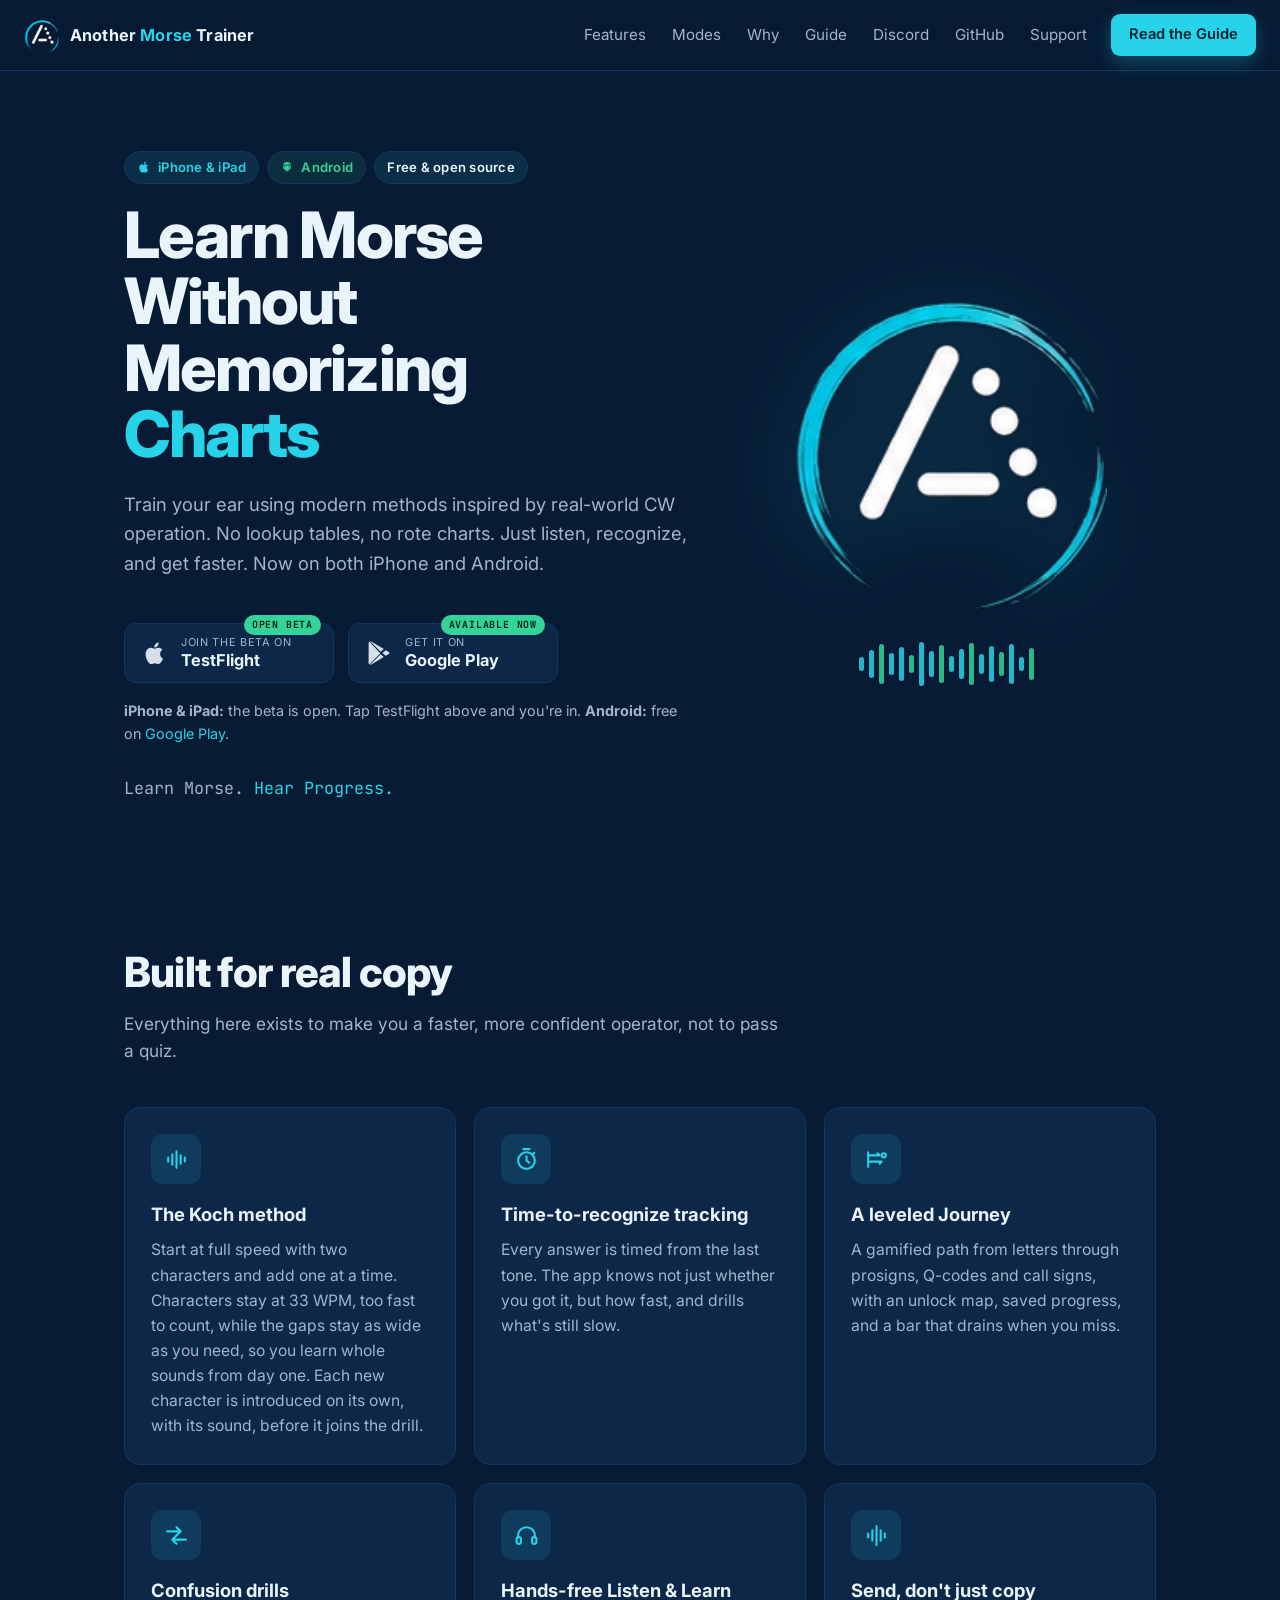
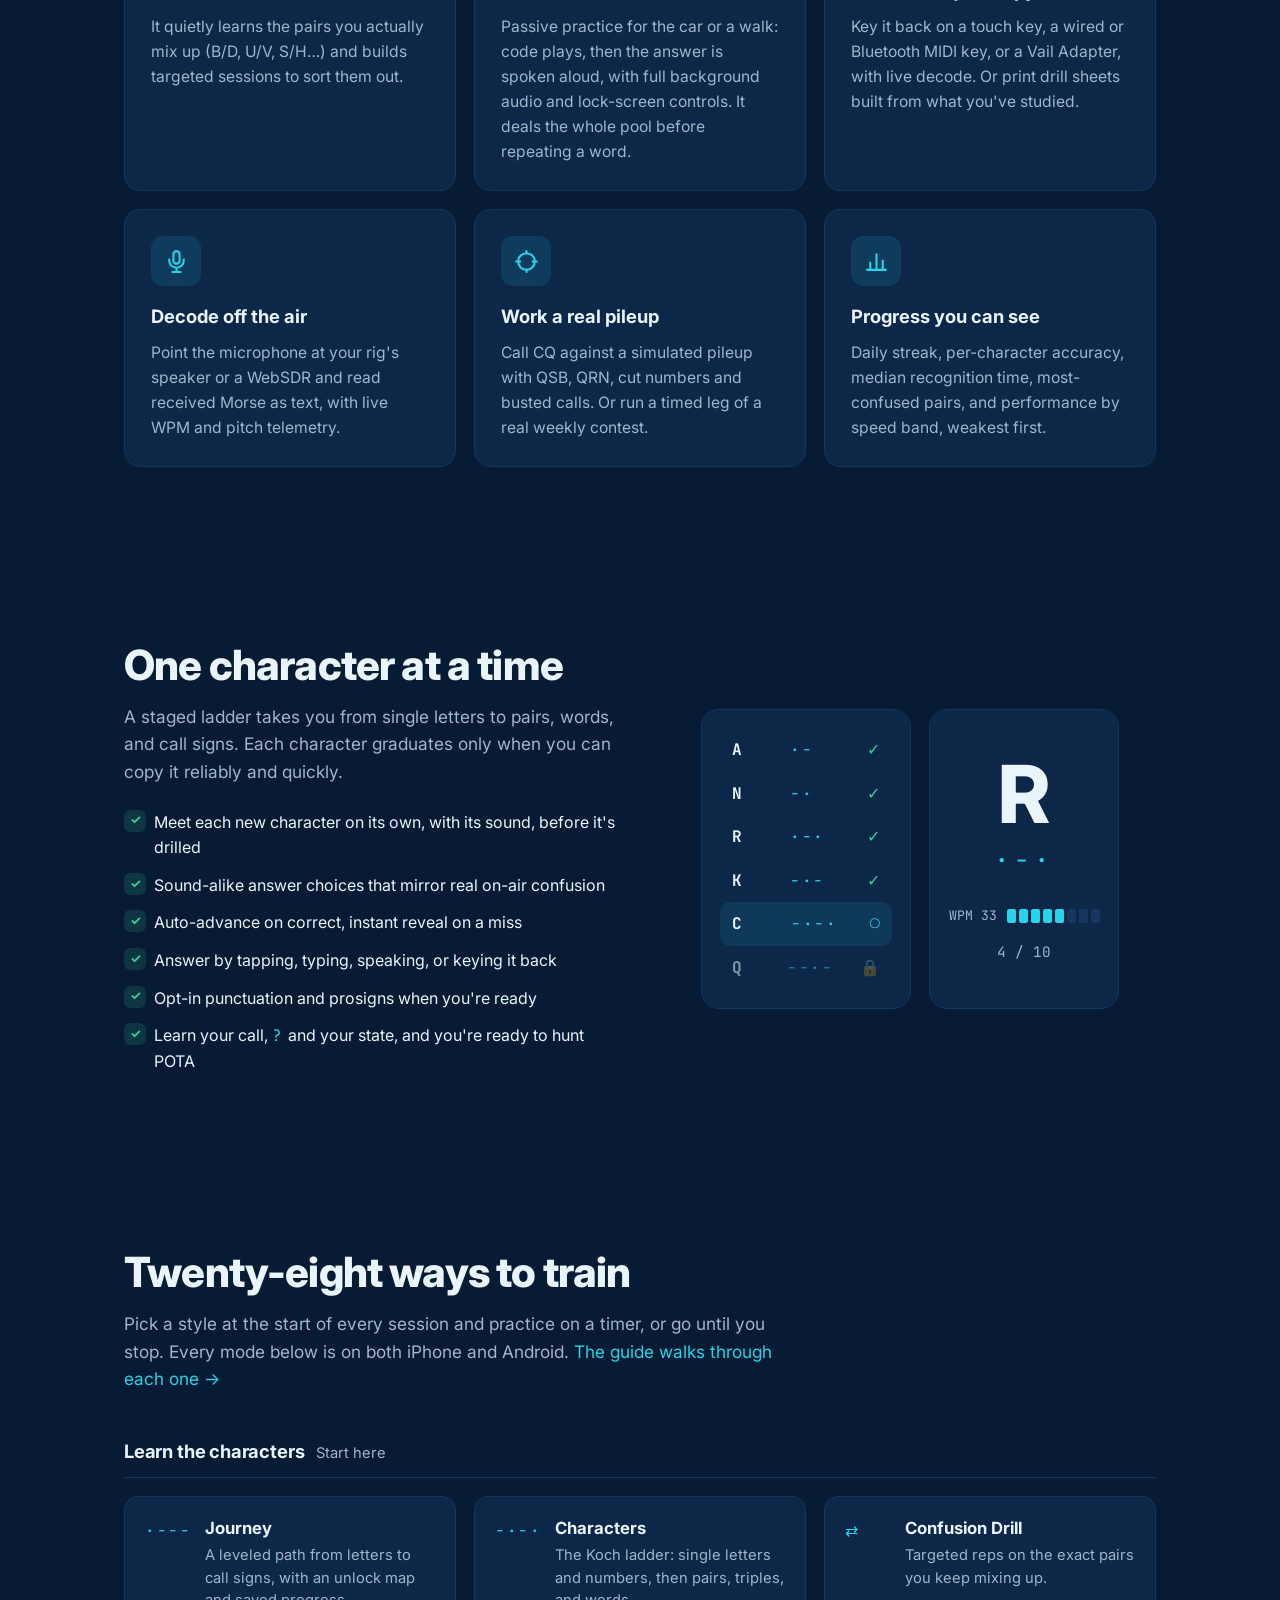
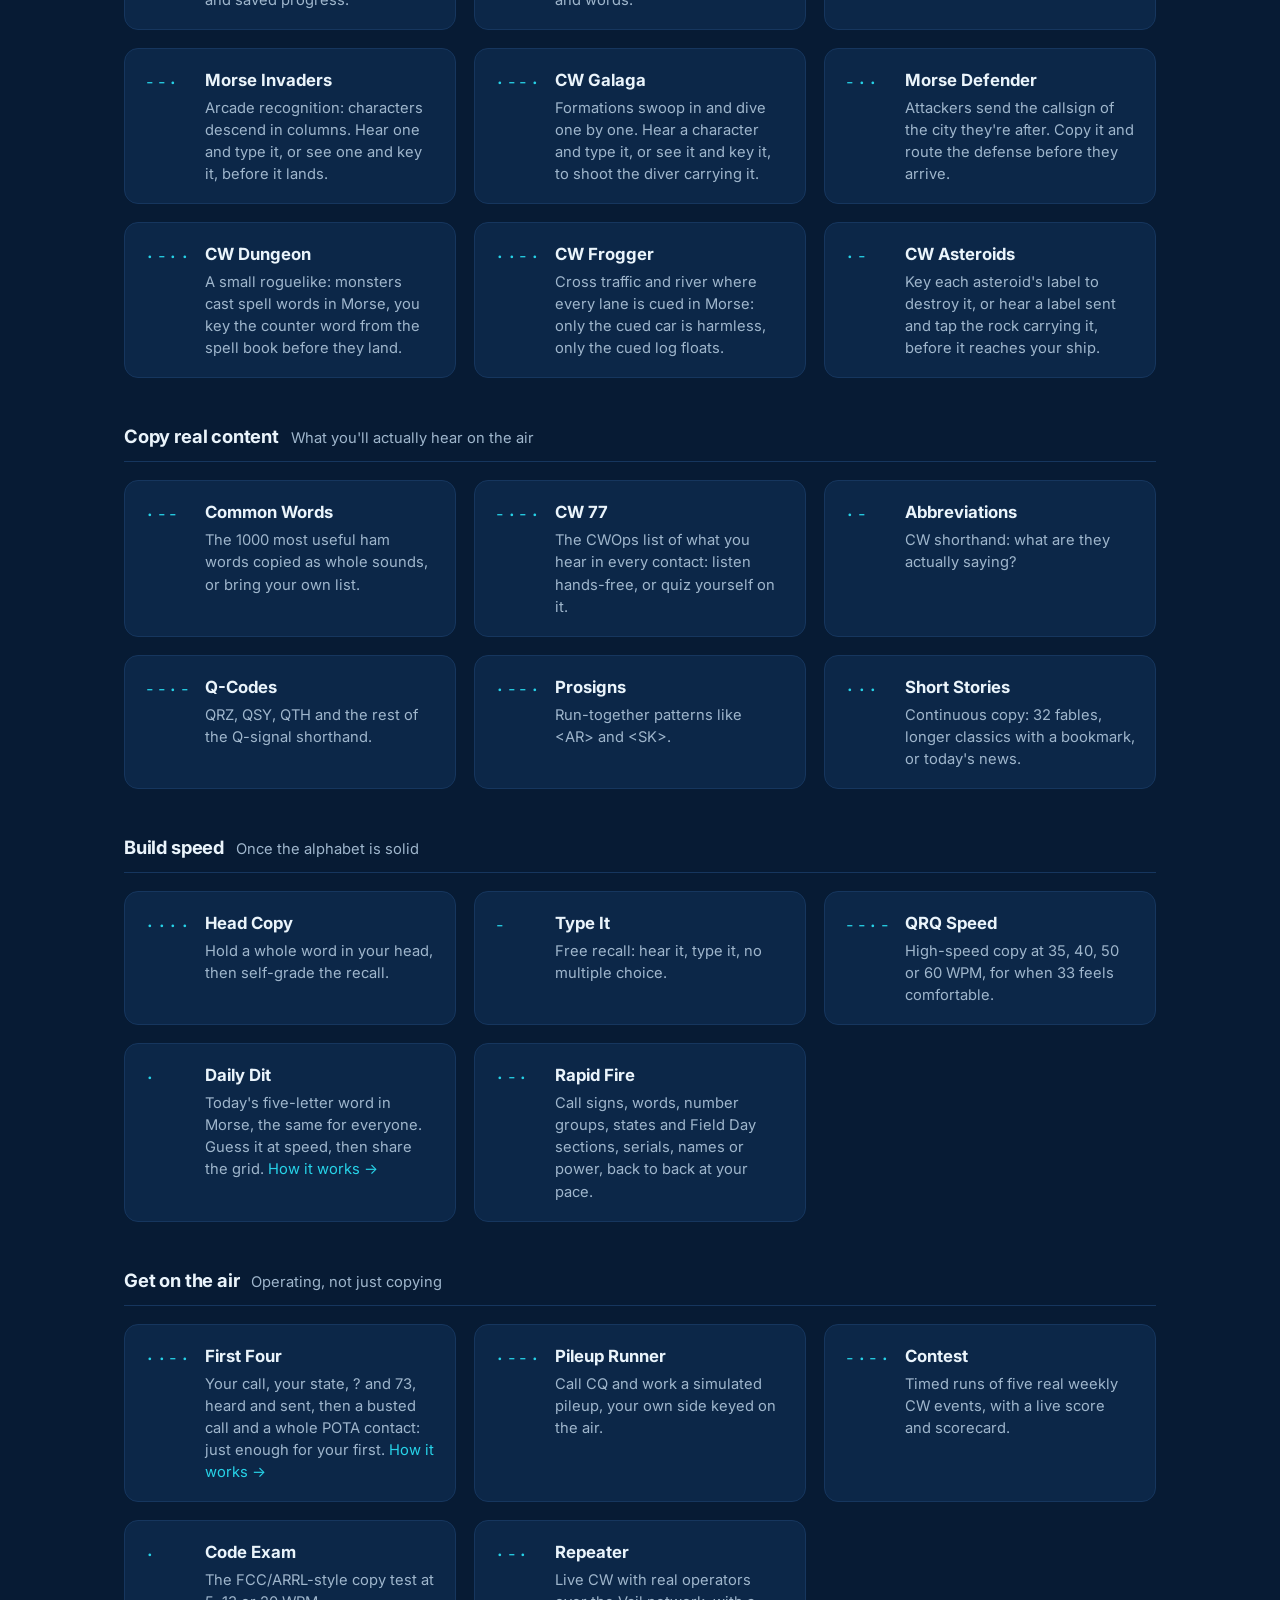
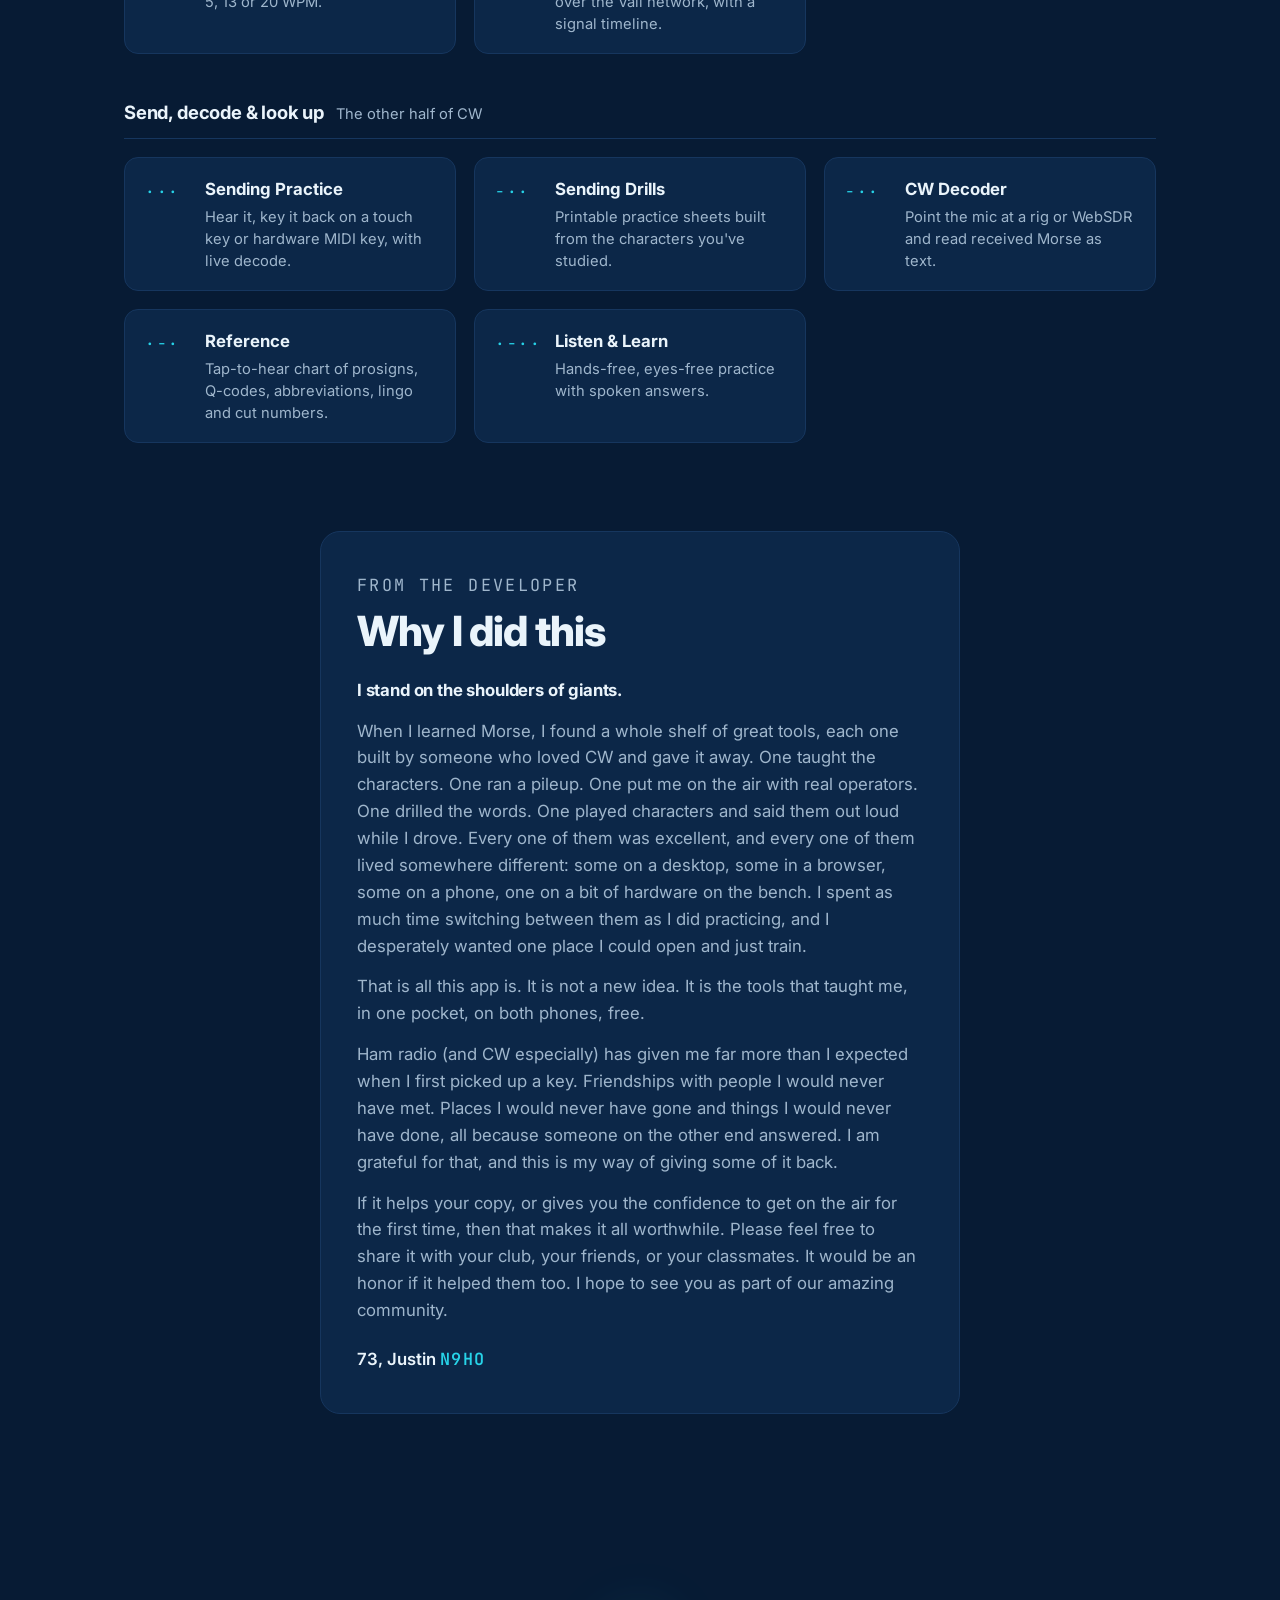
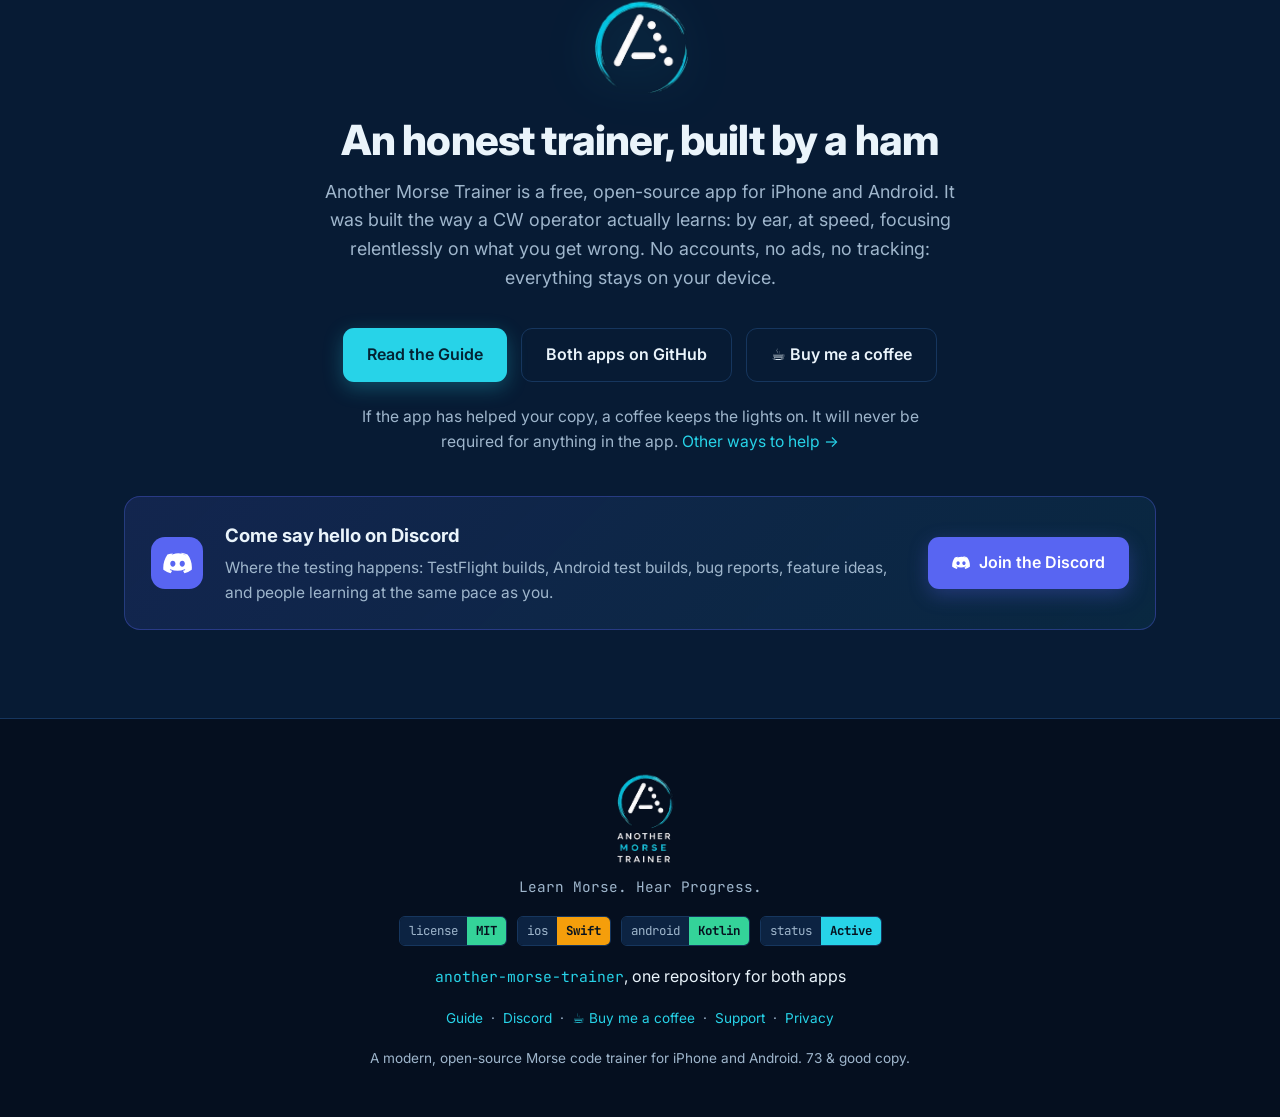
==== commit c1b50147: "Guide: First Four, the guided path to a first POTA contact (app #265) New First Four section after t" ====
--- a/index.html
+++ b/index.html
@@ -216,6 +216,7 @@
     <div class="mode-group">
       <div class="mode-group-head"><h3>Get on the air</h3><span>Operating, not just copying</span></div>
       <div class="grid modes">
+        <div class="mode"><span class="mode-mc">··&minus;·</span><div><h4>First Four</h4><p>Your call, your state, ? and 73, heard and sent, then a busted call and a whole POTA contact: just enough for your first. <a class="accent" href="/guide/#firstfour">How it works →</a></p></div></div>
         <div class="mode"><span class="mode-mc">·&minus;&minus;·</span><div><h4>Pileup Runner</h4><p>Call CQ and work a simulated pileup, your own side keyed on the air.</p></div></div>
         <div class="mode"><span class="mode-mc">&minus;·&minus;·</span><div><h4>Contest</h4><p>Timed runs of five real weekly CW events, with a live score and scorecard.</p></div></div>
         <div class="mode"><span class="mode-mc">·</span><div><h4>Code Exam</h4><p>The FCC/ARRL-style copy test at 5, 13 or 20 WPM.</p></div></div>
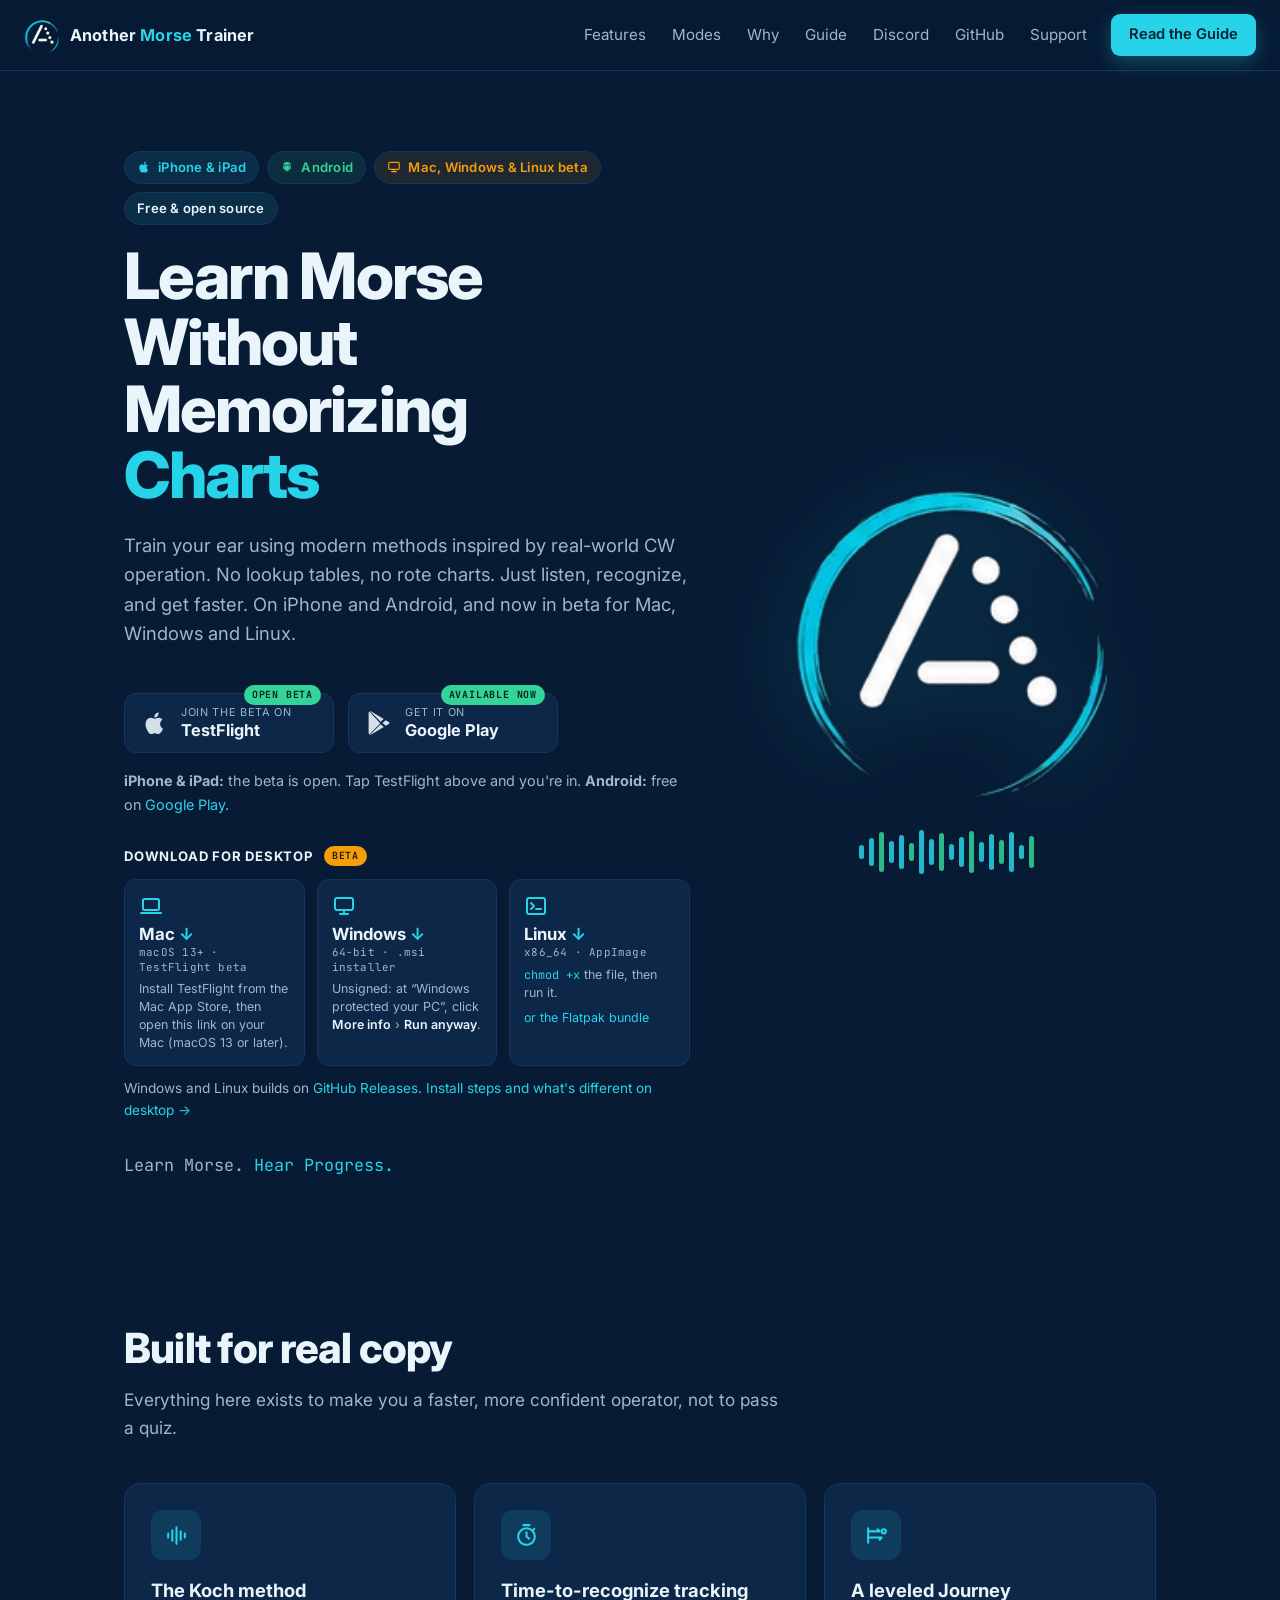
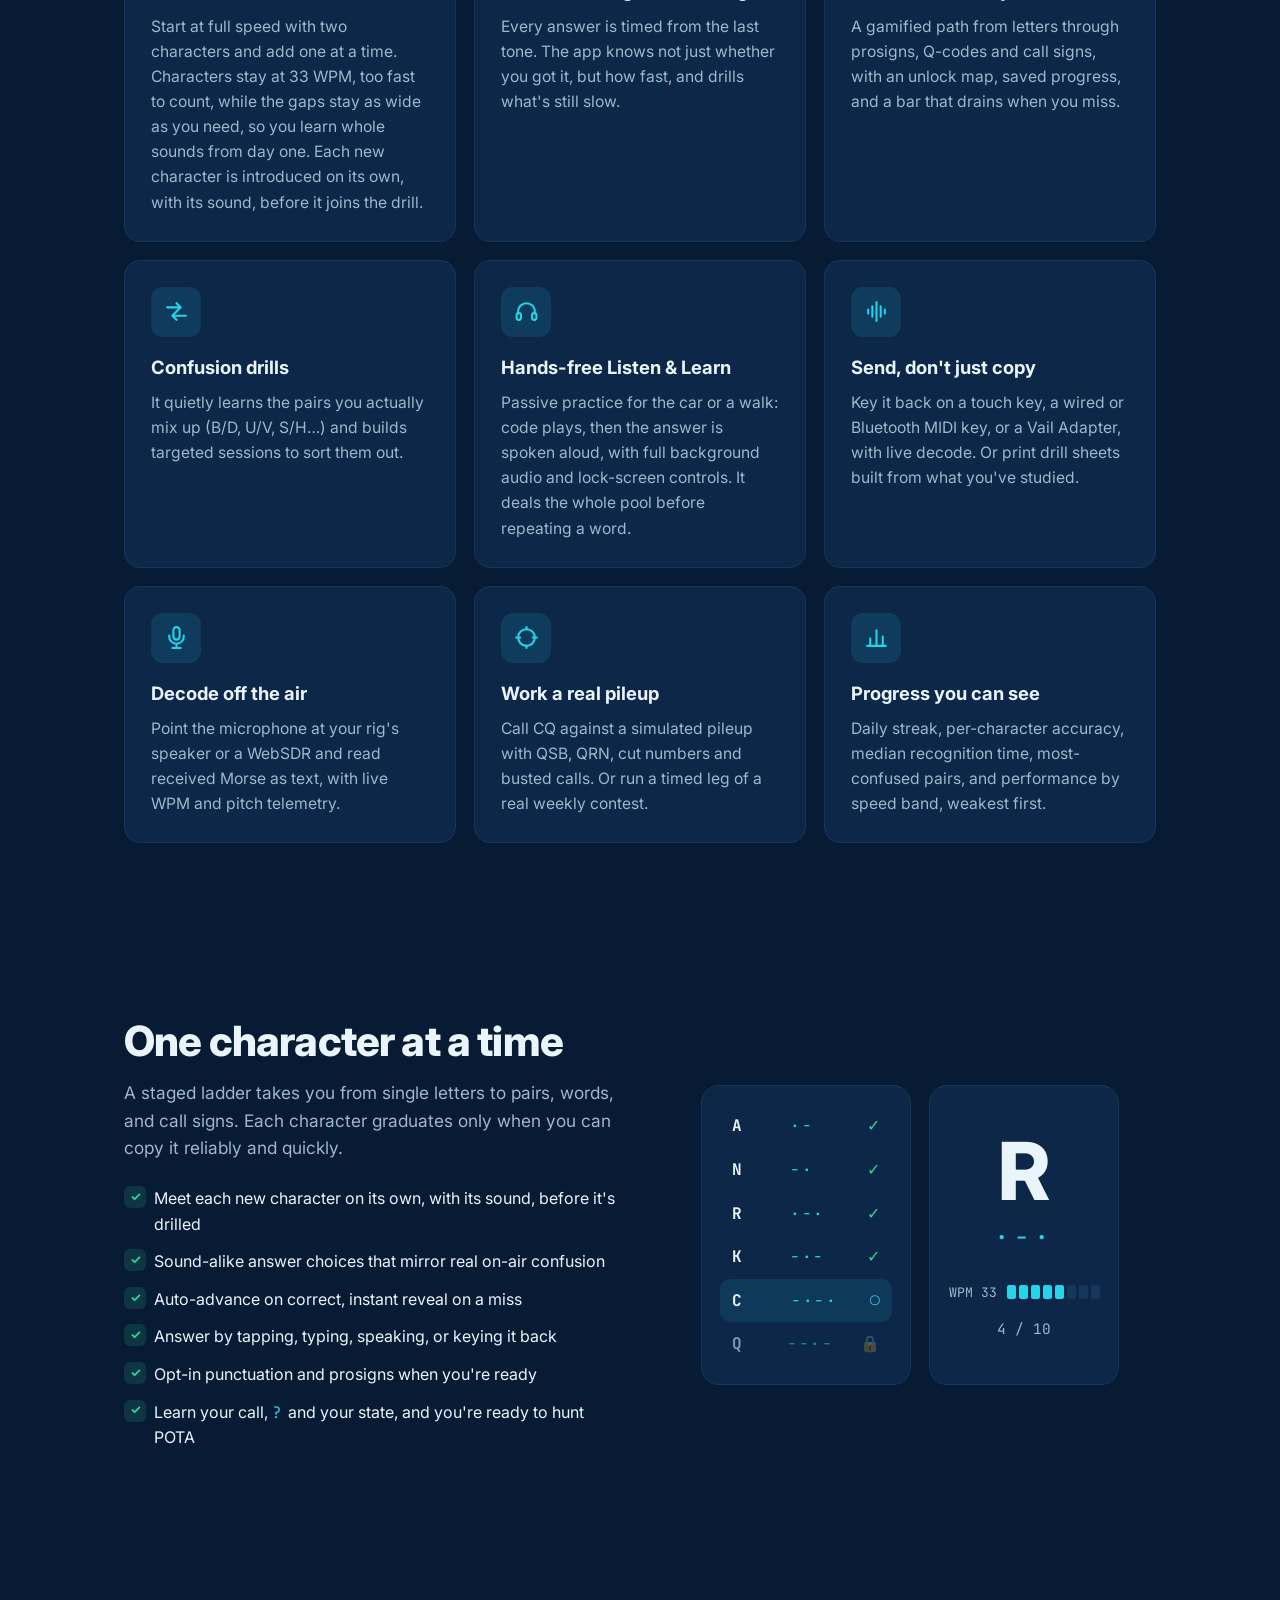
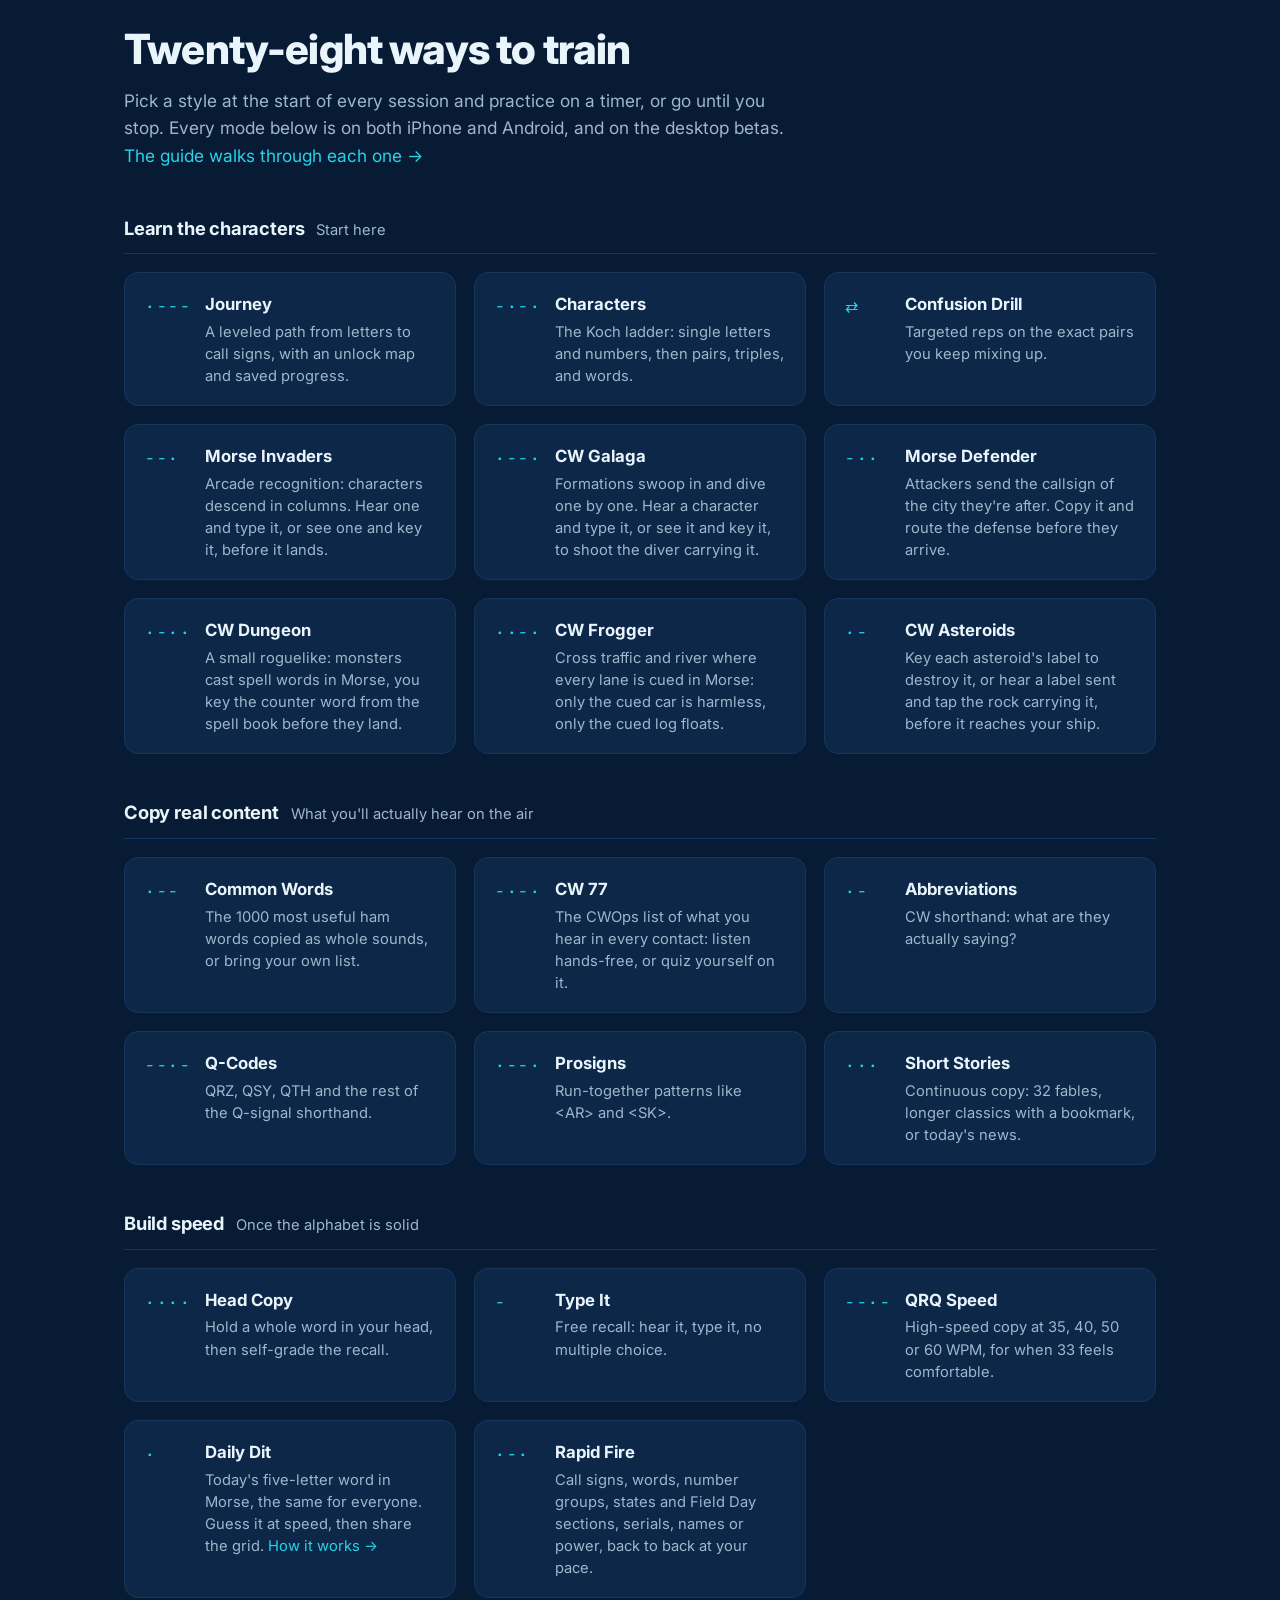
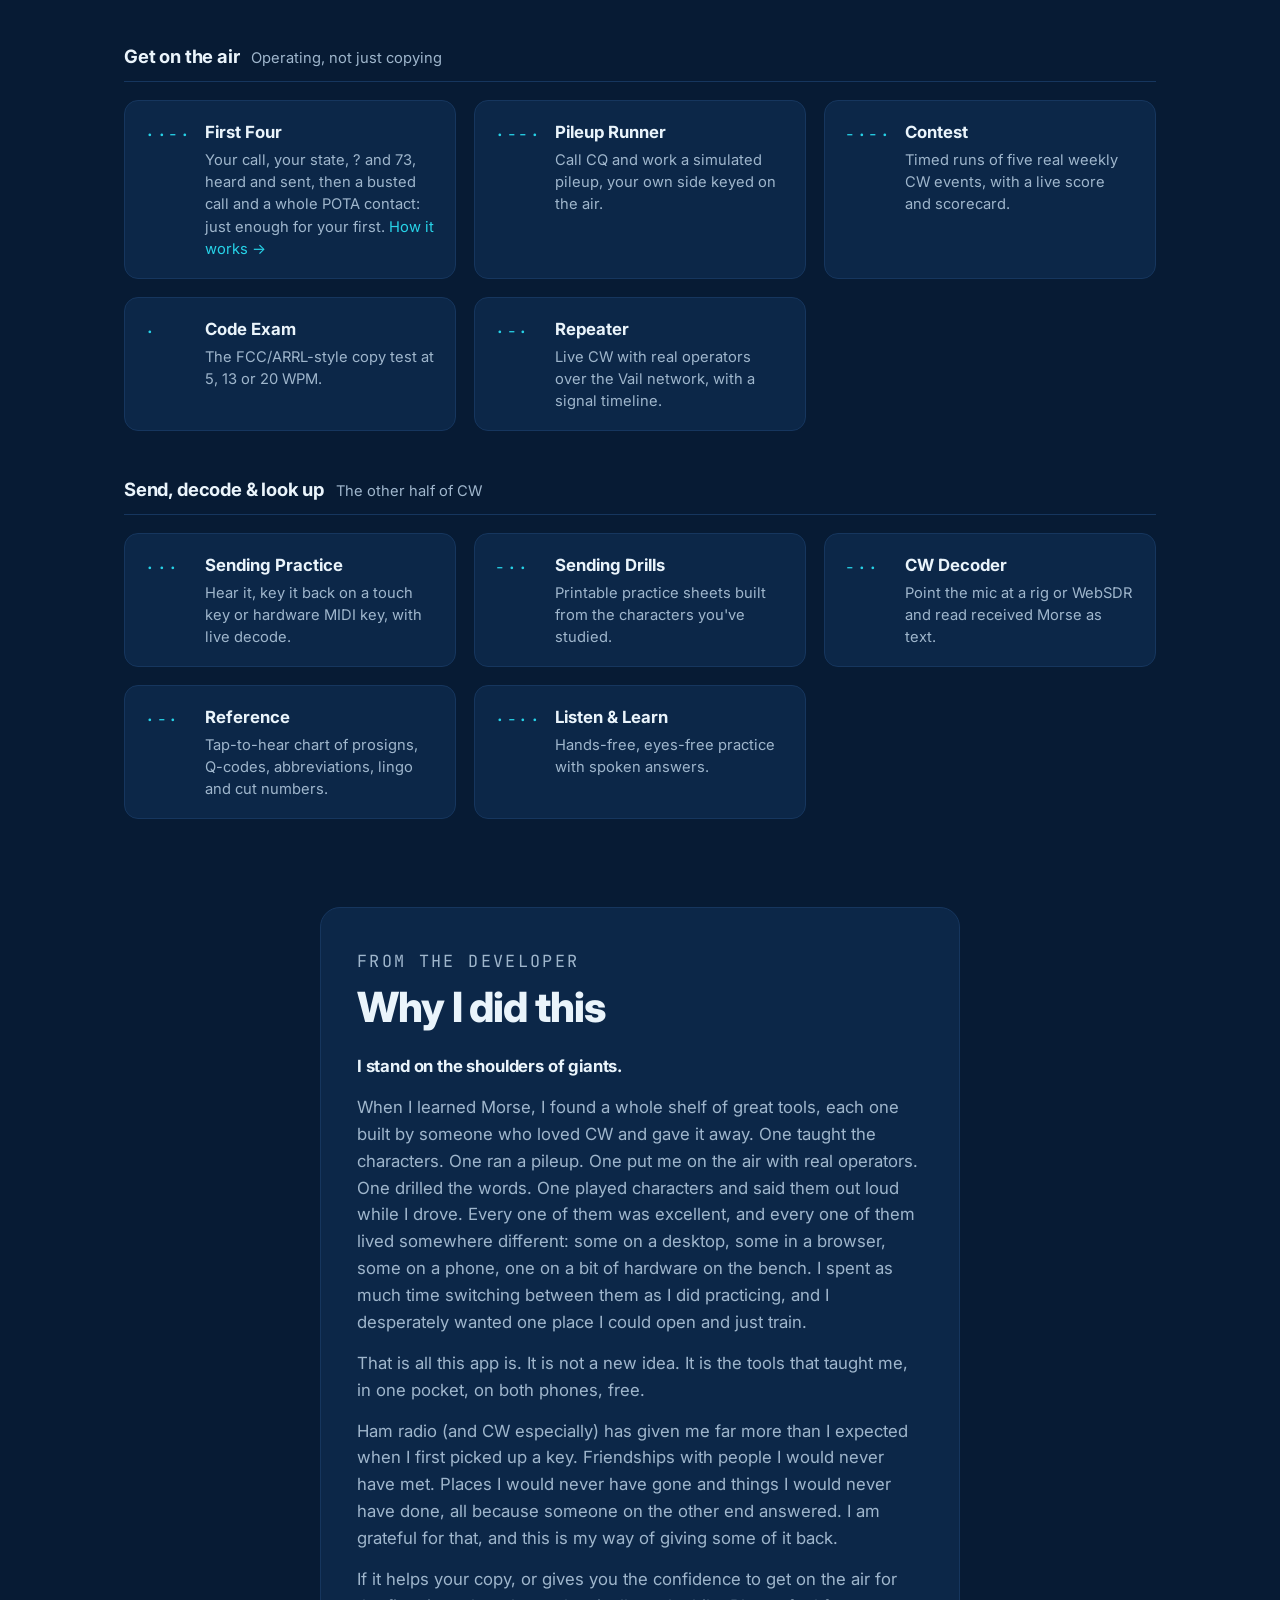
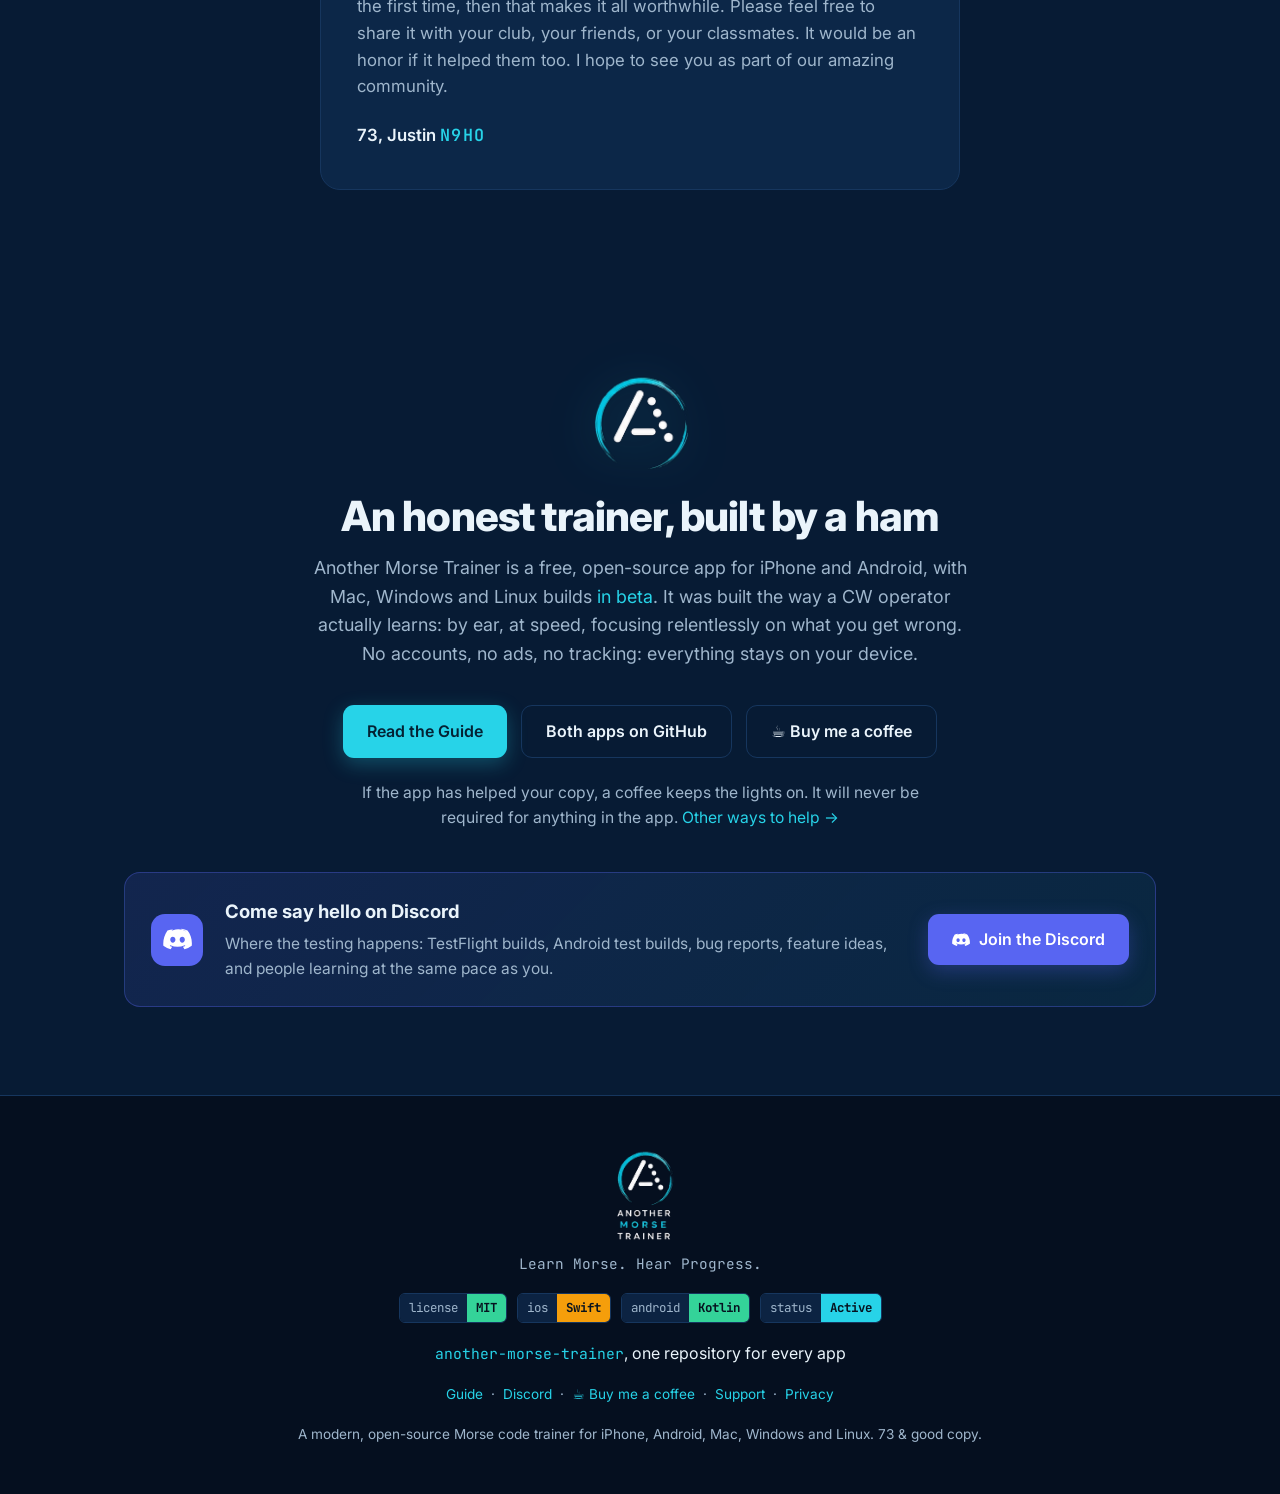
==== commit 8bfb00d6: "Desktop downloads (beta): Mac, Windows and Linux links Landing page: a "Download for desktop (beta)"" ====
--- a/index.html
+++ b/index.html
@@ -4,11 +4,11 @@
 <meta charset="UTF-8">
 <meta name="viewport" content="width=device-width, initial-scale=1.0">
 <title>Another Morse Trainer: Learn Morse. Hear Progress.</title>
-<meta name="description" content="A modern Morse code trainer for iPhone and Android: Koch-method drills that teach by ear at full speed, a leveled Journey, pileup and contest simulators, a code exam, live CW over the network, a microphone decoder, and Daily Dit, a shared word-a-day puzzle.">
+<meta name="description" content="A modern Morse code trainer for iPhone and Android, with Mac, Windows and Linux in beta: Koch-method drills that teach by ear at full speed, a leveled Journey, pileup and contest simulators, a code exam, live CW over the network, a microphone decoder, and Daily Dit, a shared word-a-day puzzle.">
 <meta name="theme-color" content="#071B34">
 <link rel="icon" href="assets/icon.svg" type="image/svg+xml">
 <meta property="og:title" content="Another Morse Trainer">
-<meta property="og:description" content="Learn Morse without memorizing charts. Twenty-eight ways to train, on iPhone and Android, from your first two letters to working a contest pileup.">
+<meta property="og:description" content="Learn Morse without memorizing charts. Twenty-eight ways to train, on iPhone and Android (and Mac, Windows and Linux in beta), from your first two letters to working a contest pileup.">
 <meta property="og:type" content="website">
 <link rel="preconnect" href="https://fonts.googleapis.com">
 <link rel="preconnect" href="https://fonts.gstatic.com" crossorigin>
@@ -48,10 +48,14 @@
           <svg viewBox="0 0 24 24" fill="currentColor" aria-hidden="true"><path d="M17.6 9.5c.5 0 .9.4.9.9v4.4c0 .5-.4.9-.9.9s-.9-.4-.9-.9v-4.4c0-.5.4-.9.9-.9zm-11.2 0c.5 0 .9.4.9.9v4.4c0 .5-.4.9-.9.9s-.9-.4-.9-.9v-4.4c0-.5.4-.9.9-.9zm1.5-.2h8.2v6.9c0 .5-.4.9-.9.9h-.8v2.1c0 .5-.4.9-.9.9s-.9-.4-.9-.9v-2.1h-1.3v2.1c0 .5-.4.9-.9.9s-.9-.4-.9-.9v-2.1h-.8c-.5 0-.9-.4-.9-.9V9.3zm6.3-5.1 1-1.5c.1-.1 0-.3-.1-.3s-.2 0-.3.1l-1 1.5c-.7-.3-1.5-.5-2.3-.5s-1.6.2-2.3.5l-1-1.5c-.1-.1-.2-.1-.3-.1s-.2.2-.1.3l1 1.5C6.5 5.3 5.6 6.7 5.4 8.3h13.2c-.2-1.6-1.1-3-2.4-4.1zM9.3 6.6c-.3 0-.5-.2-.5-.5s.2-.5.5-.5.5.2.5.5-.2.5-.5.5zm5.4 0c-.3 0-.5-.2-.5-.5s.2-.5.5-.5.5.2.5.5-.2.5-.5.5z"/></svg>
           Android
         </span>
+        <span class="pill desktop">
+          <svg viewBox="0 0 24 24" fill="none" stroke="currentColor" stroke-width="2" stroke-linecap="round" stroke-linejoin="round" aria-hidden="true"><rect x="3" y="4" width="18" height="12" rx="2"/><path d="M8 20h8M12 16v4"/></svg>
+          Mac, Windows &amp; Linux beta
+        </span>
         <span class="pill">Free &amp; open source</span>
       </div>
       <h1>Learn Morse<br>Without Memorizing<br><span class="accent">Charts</span></h1>
-      <p class="lede">Train your ear using modern methods inspired by real-world CW operation. No lookup tables, no rote charts. Just listen, recognize, and get faster. Now on both iPhone and Android.</p>
+      <p class="lede">Train your ear using modern methods inspired by real-world CW operation. No lookup tables, no rote charts. Just listen, recognize, and get faster. On iPhone and Android, and now in beta for Mac, Windows and Linux.</p>
 
       <div class="store-badges">
         <a class="store-badge" href="https://testflight.apple.com/join/ZwXF88Gh" rel="noopener">
@@ -73,6 +77,38 @@
       </div>
       <p class="store-note"><strong>iPhone &amp; iPad:</strong> the beta is open. Tap TestFlight above and you're in. <strong>Android:</strong> free on <a href="https://play.google.com/store/apps/details?id=app.anothermorsetrainer" rel="noopener">Google Play</a>.</p>
 
+      <div class="desktop-dl" id="download">
+        <p class="dl-head">Download for desktop <span class="dl-beta">Beta</span></p>
+        <div class="dl-grid">
+          <div class="dl-card">
+            <svg class="dl-icon" viewBox="0 0 24 24" fill="none" stroke="currentColor" stroke-width="2" stroke-linecap="round" stroke-linejoin="round" aria-hidden="true"><rect x="4" y="5" width="16" height="11" rx="1.5"/><path d="M2 19h20"/></svg>
+            <a class="dl-main" href="https://testflight.apple.com/join/ZwXF88Gh" rel="noopener">
+              <span class="dl-os">Mac</span>
+              <span class="dl-meta">macOS 13+ &middot; TestFlight beta</span>
+            </a>
+            <span class="dl-note">Install TestFlight from the Mac App Store, then open this link on your Mac (macOS 13 or later).</span>
+          </div>
+          <div class="dl-card">
+            <svg class="dl-icon" viewBox="0 0 24 24" fill="none" stroke="currentColor" stroke-width="2" stroke-linecap="round" stroke-linejoin="round" aria-hidden="true"><rect x="3" y="4" width="18" height="12" rx="2"/><path d="M8 20h8M12 16v4"/></svg>
+            <a class="dl-main" href="https://github.com/N9HO/another-morse-trainer/releases/download/desktop-v1.0.0-beta1/AnotherMorseTrainer-Windows-x64.msi">
+              <span class="dl-os">Windows</span>
+              <span class="dl-meta">64-bit &middot; .msi installer</span>
+            </a>
+            <span class="dl-note">Unsigned: at &ldquo;Windows protected your PC&rdquo;, click <b>More info</b> &rsaquo; <b>Run anyway</b>.</span>
+          </div>
+          <div class="dl-card">
+            <svg class="dl-icon" viewBox="0 0 24 24" fill="none" stroke="currentColor" stroke-width="2" stroke-linecap="round" stroke-linejoin="round" aria-hidden="true"><rect x="3" y="4" width="18" height="16" rx="2"/><path d="M7 9l3 3-3 3M12 15h5"/></svg>
+            <a class="dl-main" href="https://github.com/N9HO/another-morse-trainer/releases/download/desktop-v1.0.0-beta1/AnotherMorseTrainer-Linux-x86_64.AppImage">
+              <span class="dl-os">Linux</span>
+              <span class="dl-meta">x86_64 &middot; AppImage</span>
+            </a>
+            <span class="dl-note"><code>chmod +x</code> the file, then run it.</span>
+            <a class="dl-alt" href="https://github.com/N9HO/another-morse-trainer/releases/download/desktop-v1.0.0-beta1/AnotherMorseTrainer-Linux-x86_64.flatpak">or the Flatpak bundle</a>
+          </div>
+        </div>
+        <p class="dl-foot">Windows and Linux builds on <a href="https://github.com/N9HO/another-morse-trainer/releases/tag/desktop-v1.0.0-beta1" rel="noopener">GitHub Releases</a>. <a href="/guide/#downloads">Install steps and what's different on desktop &rarr;</a></p>
+      </div>
+
       <p class="tagline">Learn Morse. <span class="accent">Hear Progress.</span></p>
     </div>
     <div class="hero-art">
@@ -173,7 +209,7 @@
   <!-- MODES -->
   <section id="modes" class="section">
     <h2 class="section-title">Twenty-eight ways to train</h2>
-    <p class="section-sub">Pick a style at the start of every session and practice on a timer, or go until you stop. Every mode below is on both iPhone and Android. <a class="accent" href="/guide/">The guide walks through each one →</a></p>
+    <p class="section-sub">Pick a style at the start of every session and practice on a timer, or go until you stop. Every mode below is on both iPhone and Android, and on the desktop betas. <a class="accent" href="/guide/">The guide walks through each one →</a></p>
 
     <div class="mode-group">
       <div class="mode-group-head"><h3>Learn the characters</h3><span>Start here</span></div>
@@ -254,7 +290,7 @@
   <section id="about" class="section about">
     <img class="about-mark" src="assets/mark.png" alt="">
     <h2 class="section-title">An honest trainer, built by a ham</h2>
-    <p class="section-sub center">Another Morse Trainer is a free, open-source app for iPhone and Android. It was built the way a CW operator actually learns: by ear, at speed, focusing relentlessly on what you get wrong. No accounts, no ads, no tracking: everything stays on your device.</p>
+    <p class="section-sub center">Another Morse Trainer is a free, open-source app for iPhone and Android, with Mac, Windows and Linux builds <a href="#download">in beta</a>. It was built the way a CW operator actually learns: by ear, at speed, focusing relentlessly on what you get wrong. No accounts, no ads, no tracking: everything stays on your device.</p>
     <div class="hero-actions center">
       <a class="btn btn-primary" href="/guide/">Read the Guide</a>
       <a class="btn btn-ghost" href="https://github.com/N9HO/another-morse-trainer">Both apps on GitHub</a>
@@ -287,10 +323,10 @@
     <span class="badge"><i>status</i><b class="teal">Active</b></span>
   </div>
   <p class="footer-repo">
-    <a href="https://github.com/N9HO/another-morse-trainer">another-morse-trainer</a>, one repository for both apps
+    <a href="https://github.com/N9HO/another-morse-trainer">another-morse-trainer</a>, one repository for every app
   </p>
   <p class="footer-fine"><a href="/guide/" style="color:var(--teal)">Guide</a> &nbsp;·&nbsp; <a href="https://discord.gg/qgyk3TPUd9" style="color:var(--teal)" rel="noopener">Discord</a> &nbsp;·&nbsp; <a href="https://buymeacoffee.com/n9ho" style="color:var(--teal)">&#9749; Buy me a coffee</a> &nbsp;·&nbsp; <a href="/support/" style="color:var(--teal)">Support</a> &nbsp;·&nbsp; <a href="/privacy/" style="color:var(--teal)">Privacy</a></p>
-  <p class="footer-fine">A modern, open-source Morse code trainer for iPhone and Android. 73 &amp; good copy.</p>
+  <p class="footer-fine">A modern, open-source Morse code trainer for iPhone, Android, Mac, Windows and Linux. 73 &amp; good copy.</p>
 </footer>
 
 <script data-name="BMC-Widget" data-cfasync="false" src="https://cdnjs.buymeacoffee.com/1.0.0/widget.prod.min.js" data-id="n9ho" data-description="Support me on Buy me a coffee!" data-message="Thanks for your support. Donations go to offset development and app store costs." data-color="#5F7FFF" data-position="Right" data-x_margin="18" data-y_margin="18"></script>
--- a/styles.css
+++ b/styles.css
@@ -283,6 +283,63 @@
 .store-note{color:var(--muted);font-size:.9rem;margin-top:16px}
 .store-note a{color:var(--teal)}
 .store-note a:hover{text-decoration:underline}
+.pill.desktop{color:var(--amber);background:rgba(245,158,11,.1)}
+
+/* ---- desktop downloads (beta): Mac, Windows, Linux ---- */
+.desktop-dl{margin-top:30px}
+.dl-head{
+  display:flex;align-items:center;gap:10px;
+  font-size:.82rem;font-weight:700;letter-spacing:.06em;text-transform:uppercase;color:var(--ink);
+}
+.dl-beta{
+  font-family:"JetBrains Mono",monospace;font-size:.62rem;font-weight:700;
+  letter-spacing:.08em;text-transform:uppercase;
+  background:var(--amber);color:#2A1A02;padding:2px 8px;border-radius:999px;
+}
+.dl-grid{display:grid;grid-template-columns:repeat(3,1fr);gap:12px;margin-top:12px}
+.dl-card{
+  position:relative;
+  display:flex;flex-direction:column;gap:6px;text-align:left;
+  padding:14px 14px 13px;border-radius:12px;
+  background:var(--navy-card);border:1px solid var(--navy-line);
+  transition:transform .15s ease,border-color .2s ease,box-shadow .2s ease;
+}
+.dl-card:hover,.dl-card:focus-within{
+  transform:translateY(-3px);border-color:var(--teal);
+  box-shadow:0 10px 26px rgba(39,211,232,.18);
+}
+.dl-icon{width:24px;height:24px;color:var(--teal)}
+/* the whole card is the main download link; the Flatpak link sits above it */
+.dl-main{display:flex;flex-direction:column;line-height:1.3}
+.dl-main::after{content:"";position:absolute;inset:0;border-radius:12px}
+.dl-main:focus-visible{outline:none}
+.dl-card:focus-within{outline:2px solid var(--teal);outline-offset:2px}
+.dl-os{font-size:1.05rem;font-weight:700;color:var(--ink)}
+.dl-os::after{content:" \2193";color:var(--teal);font-weight:700}
+.dl-meta{font-family:"JetBrains Mono",monospace;font-size:.68rem;color:var(--muted);letter-spacing:.02em}
+.dl-note{font-size:.78rem;line-height:1.45;color:var(--muted)}
+.dl-note b{color:var(--ink);font-weight:600}
+.dl-note code{font-family:"JetBrains Mono",monospace;color:var(--teal);font-size:.74rem}
+.dl-alt{position:relative;z-index:1;align-self:flex-start;font-size:.78rem;color:var(--teal)}
+.dl-alt:hover{text-decoration:underline}
+.dl-foot{color:var(--muted);font-size:.85rem;margin-top:12px}
+.dl-foot a{color:var(--teal)}
+.dl-foot a:hover{text-decoration:underline}
+.about .section-sub a{color:var(--teal)}
+@media(max-width:860px){
+  .dl-head{justify-content:center}
+}
+@media(max-width:600px){
+  .dl-grid{grid-template-columns:1fr}
+}
+
+/* a shell command in the guide */
+pre.cmd{
+  font-family:"JetBrains Mono",monospace;font-size:.86rem;color:var(--ink);
+  background:#0A1F3A;border:1px solid var(--navy-line);border-radius:10px;
+  padding:11px 14px;margin:10px 0;overflow-x:auto;white-space:pre;
+}
+.guide-body .dl-grid{margin:16px 0}
 
 /* ============================================================
    Mode groups (landing page)
@@ -501,3 +558,5 @@
   .community{flex-direction:column;text-align:center;gap:16px}
   .community .btn{margin-left:0}
 }
+.guide-body .dl-main:hover{text-decoration:none}
+#downloads p code{font-family:"JetBrains Mono",monospace;color:var(--teal);font-size:.88rem}
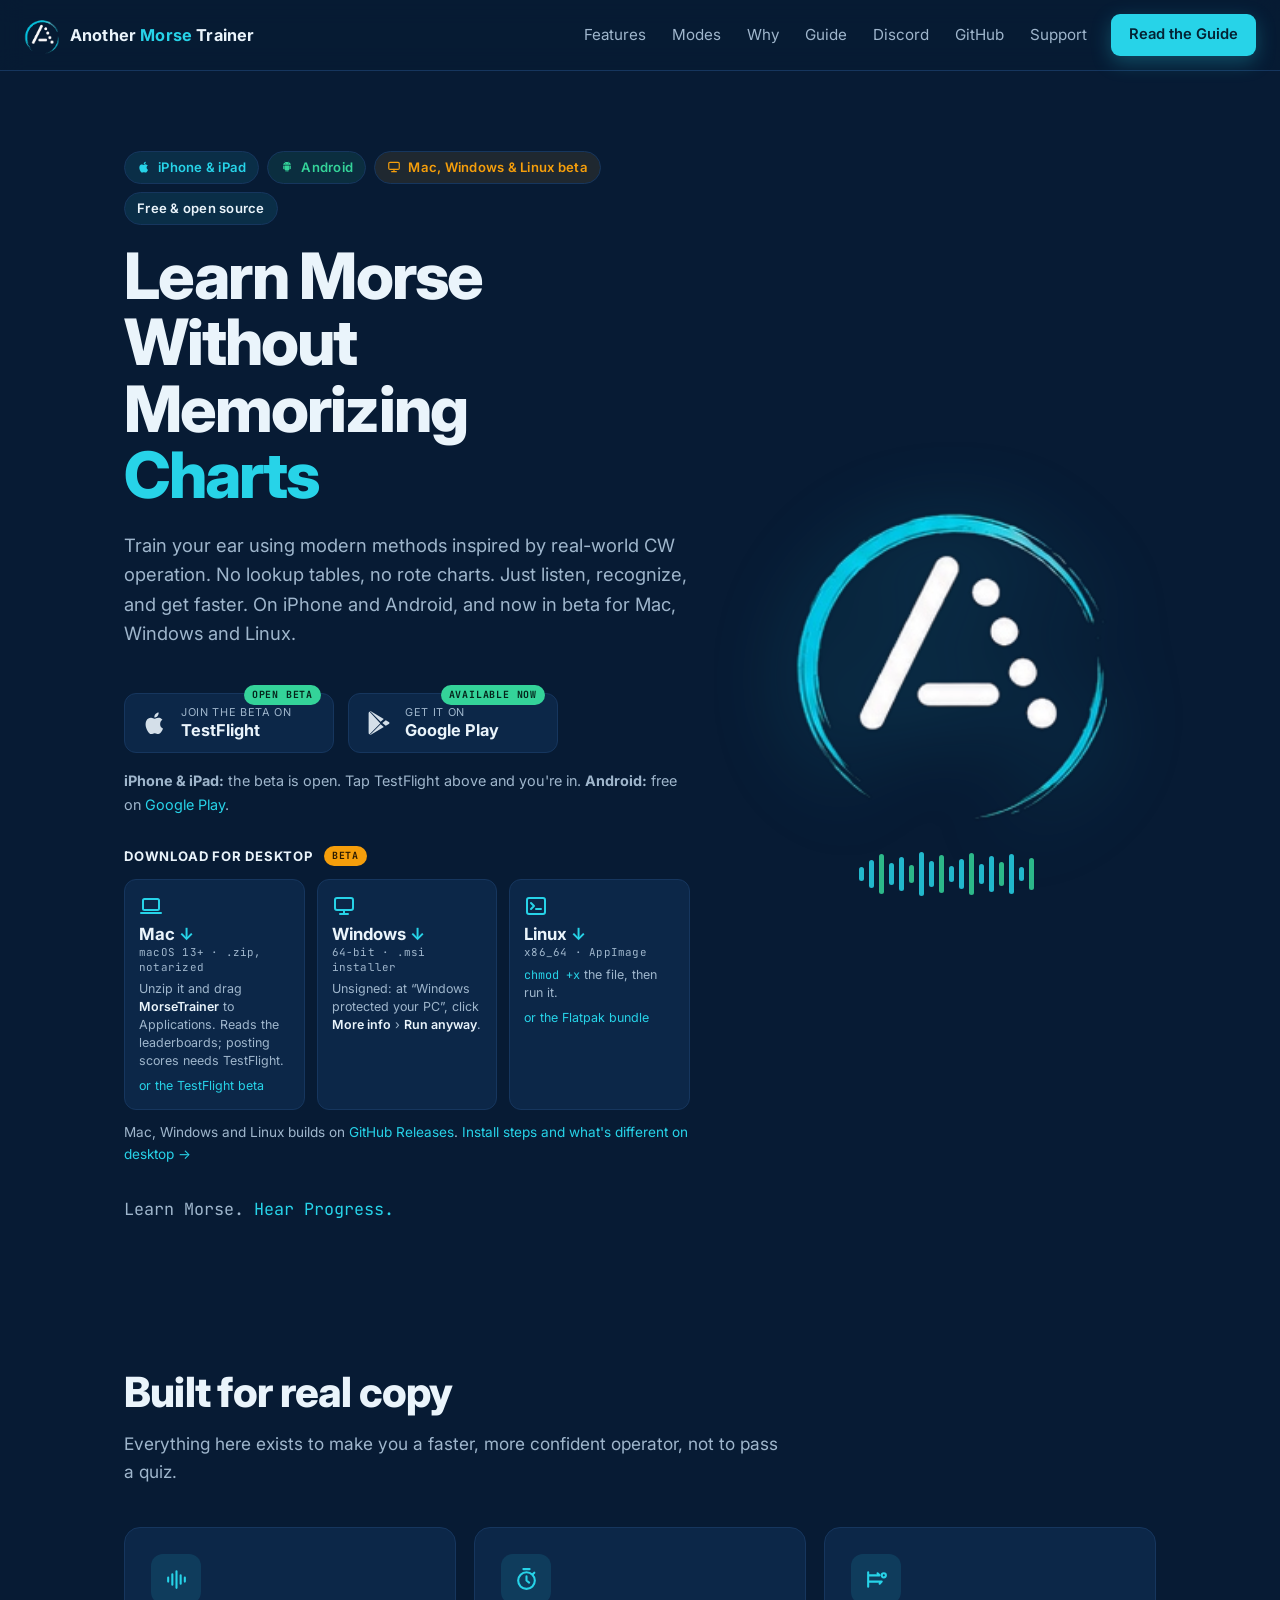
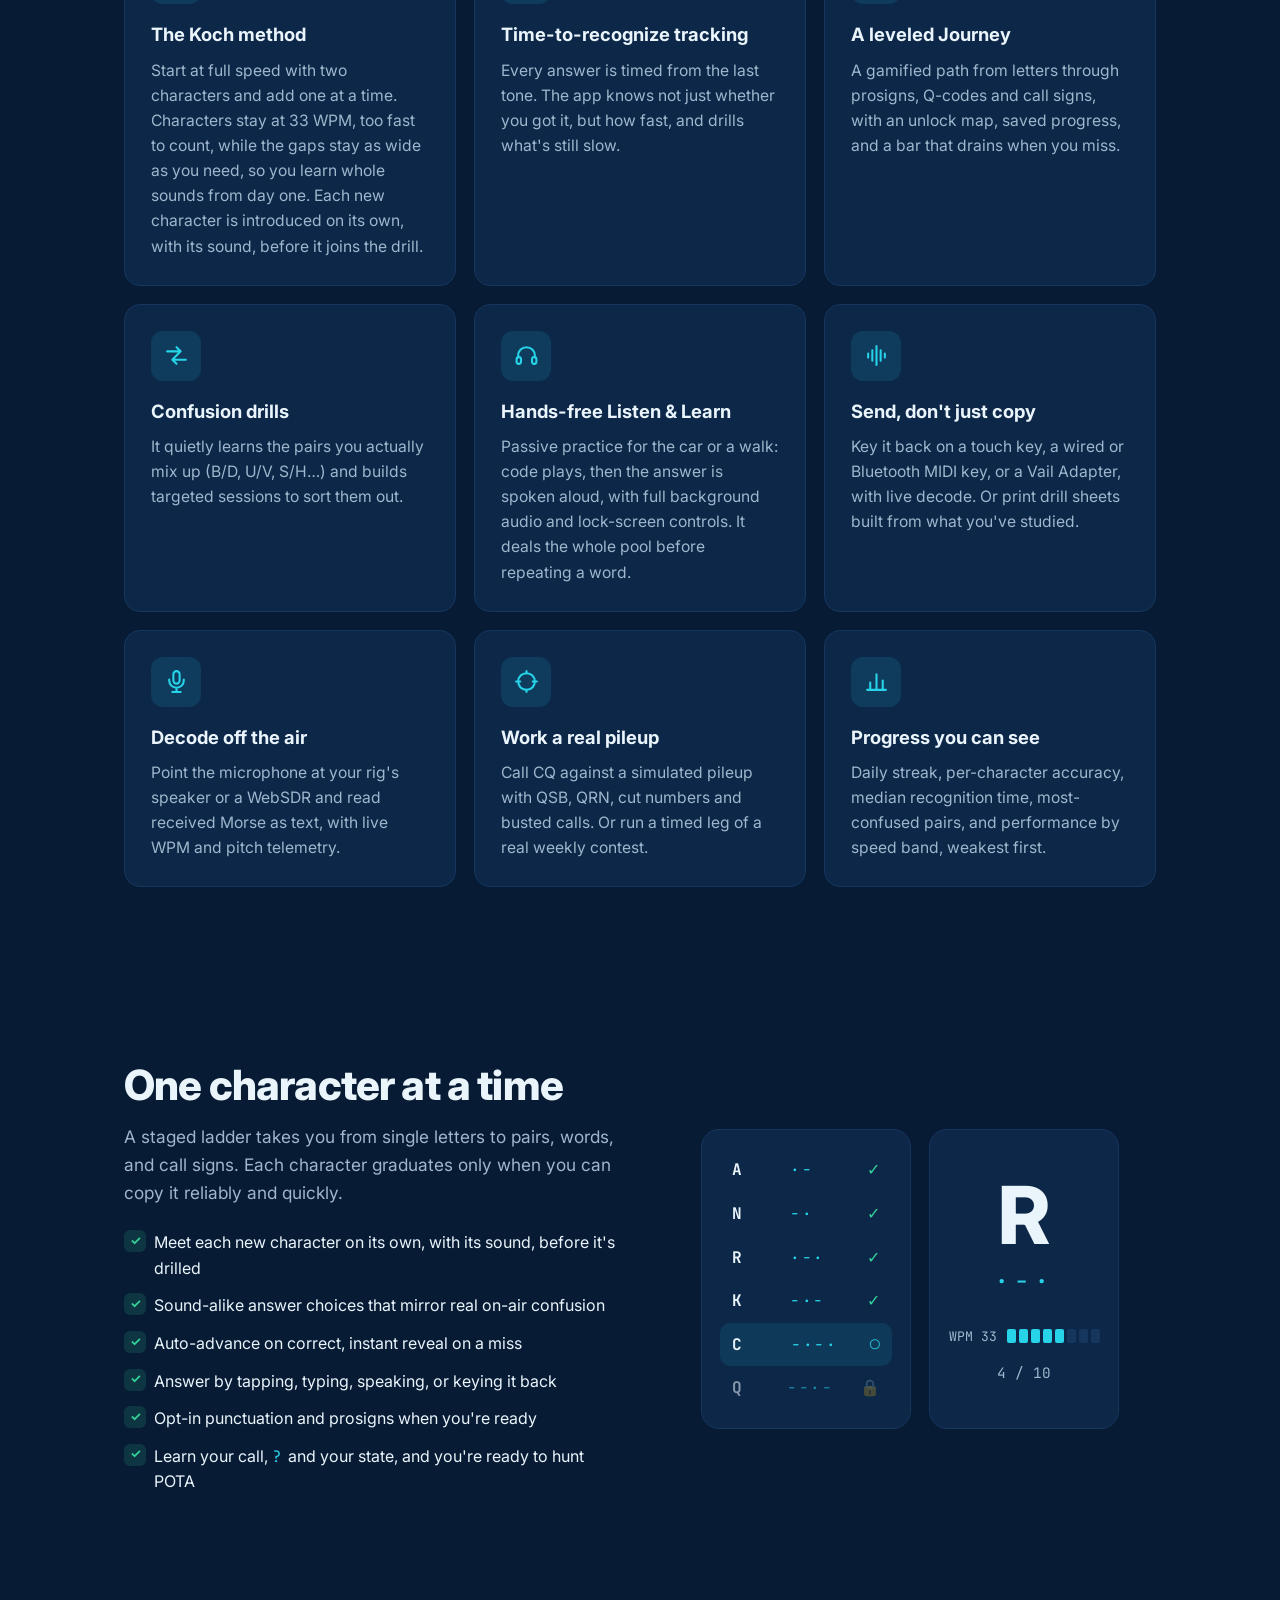
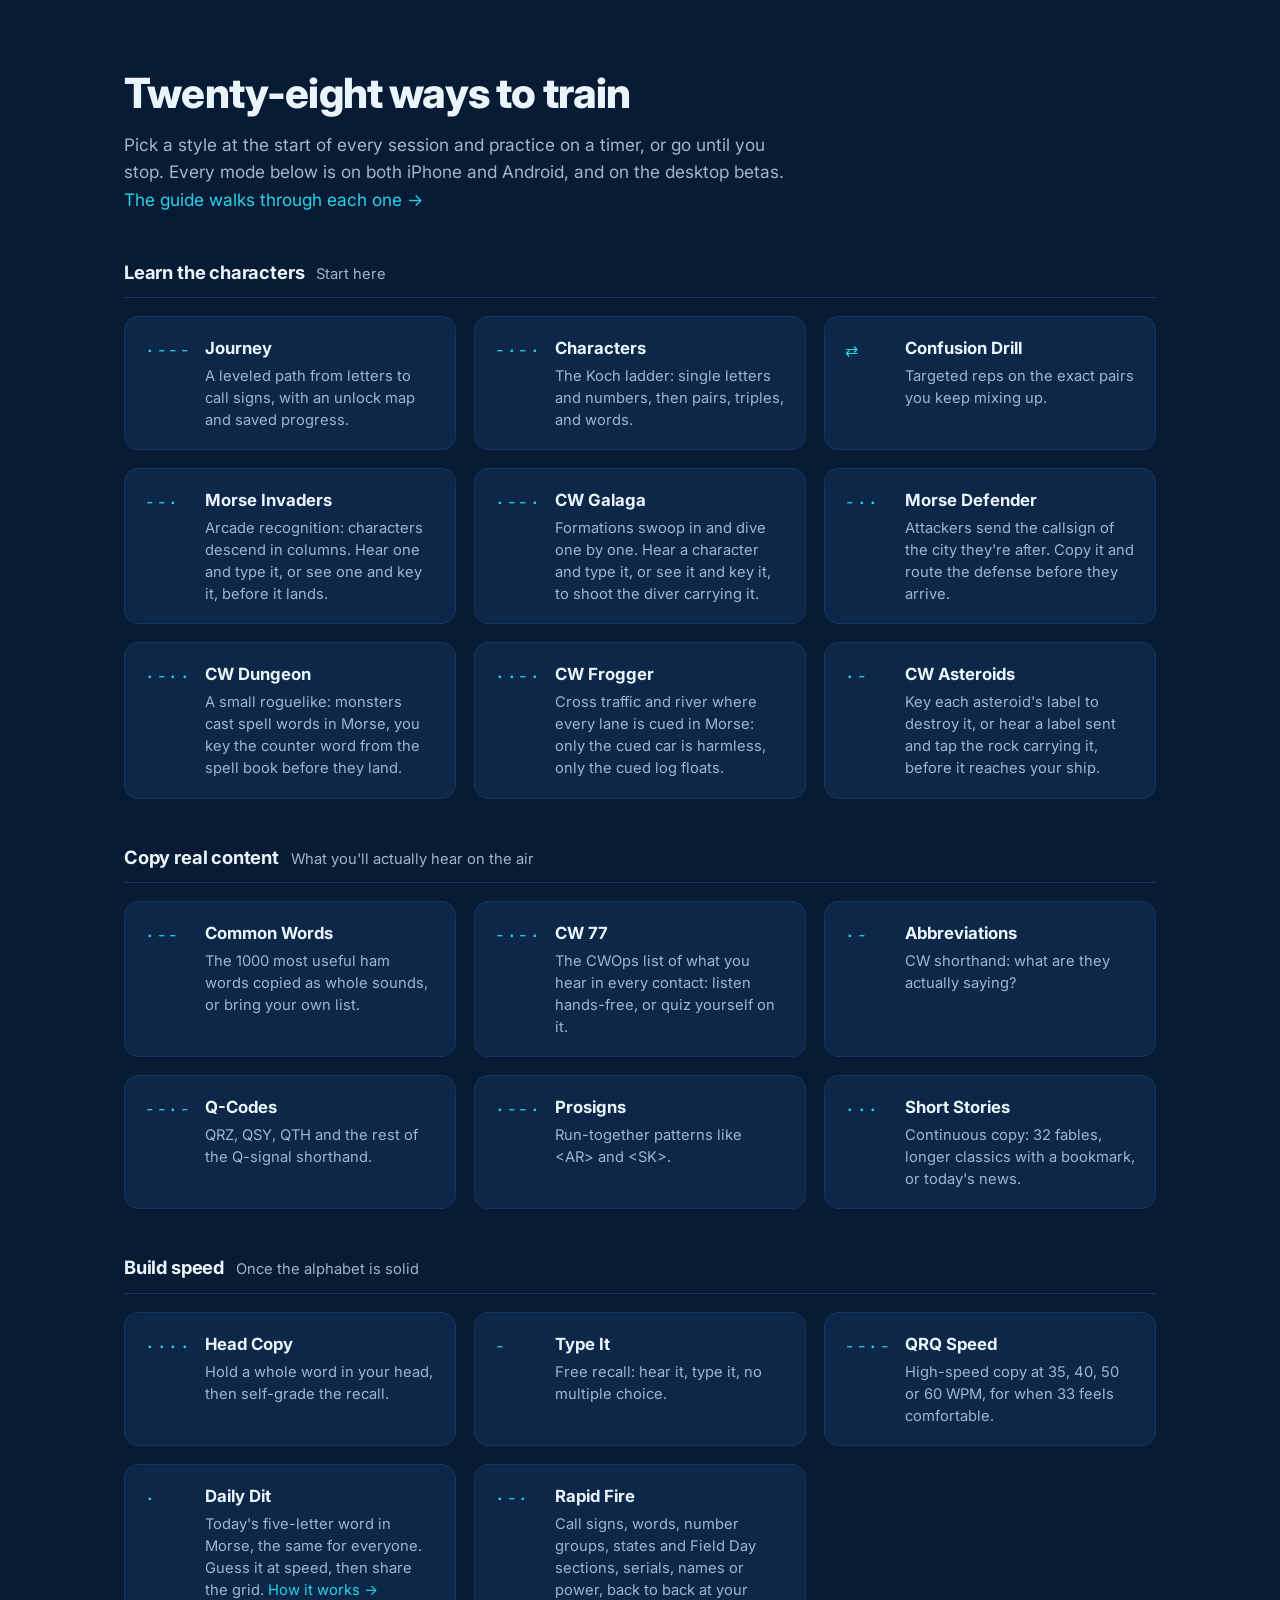
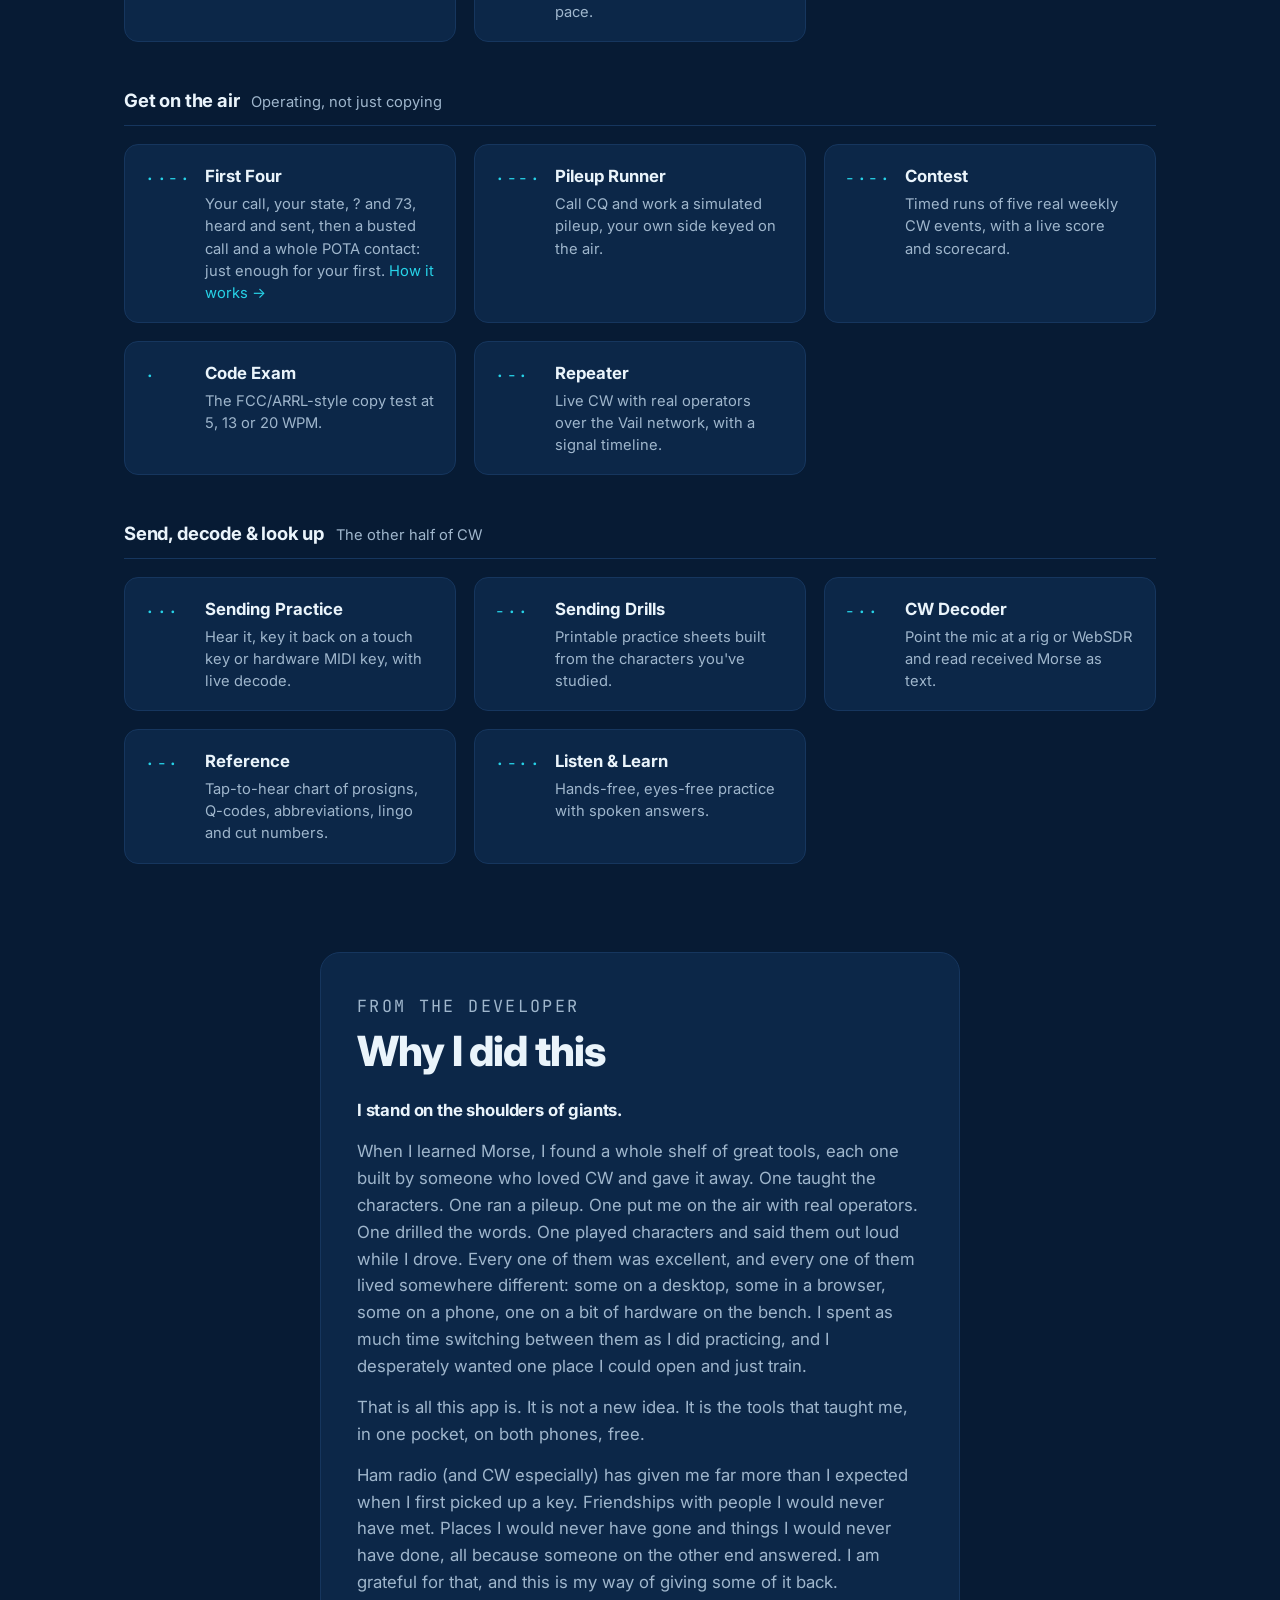
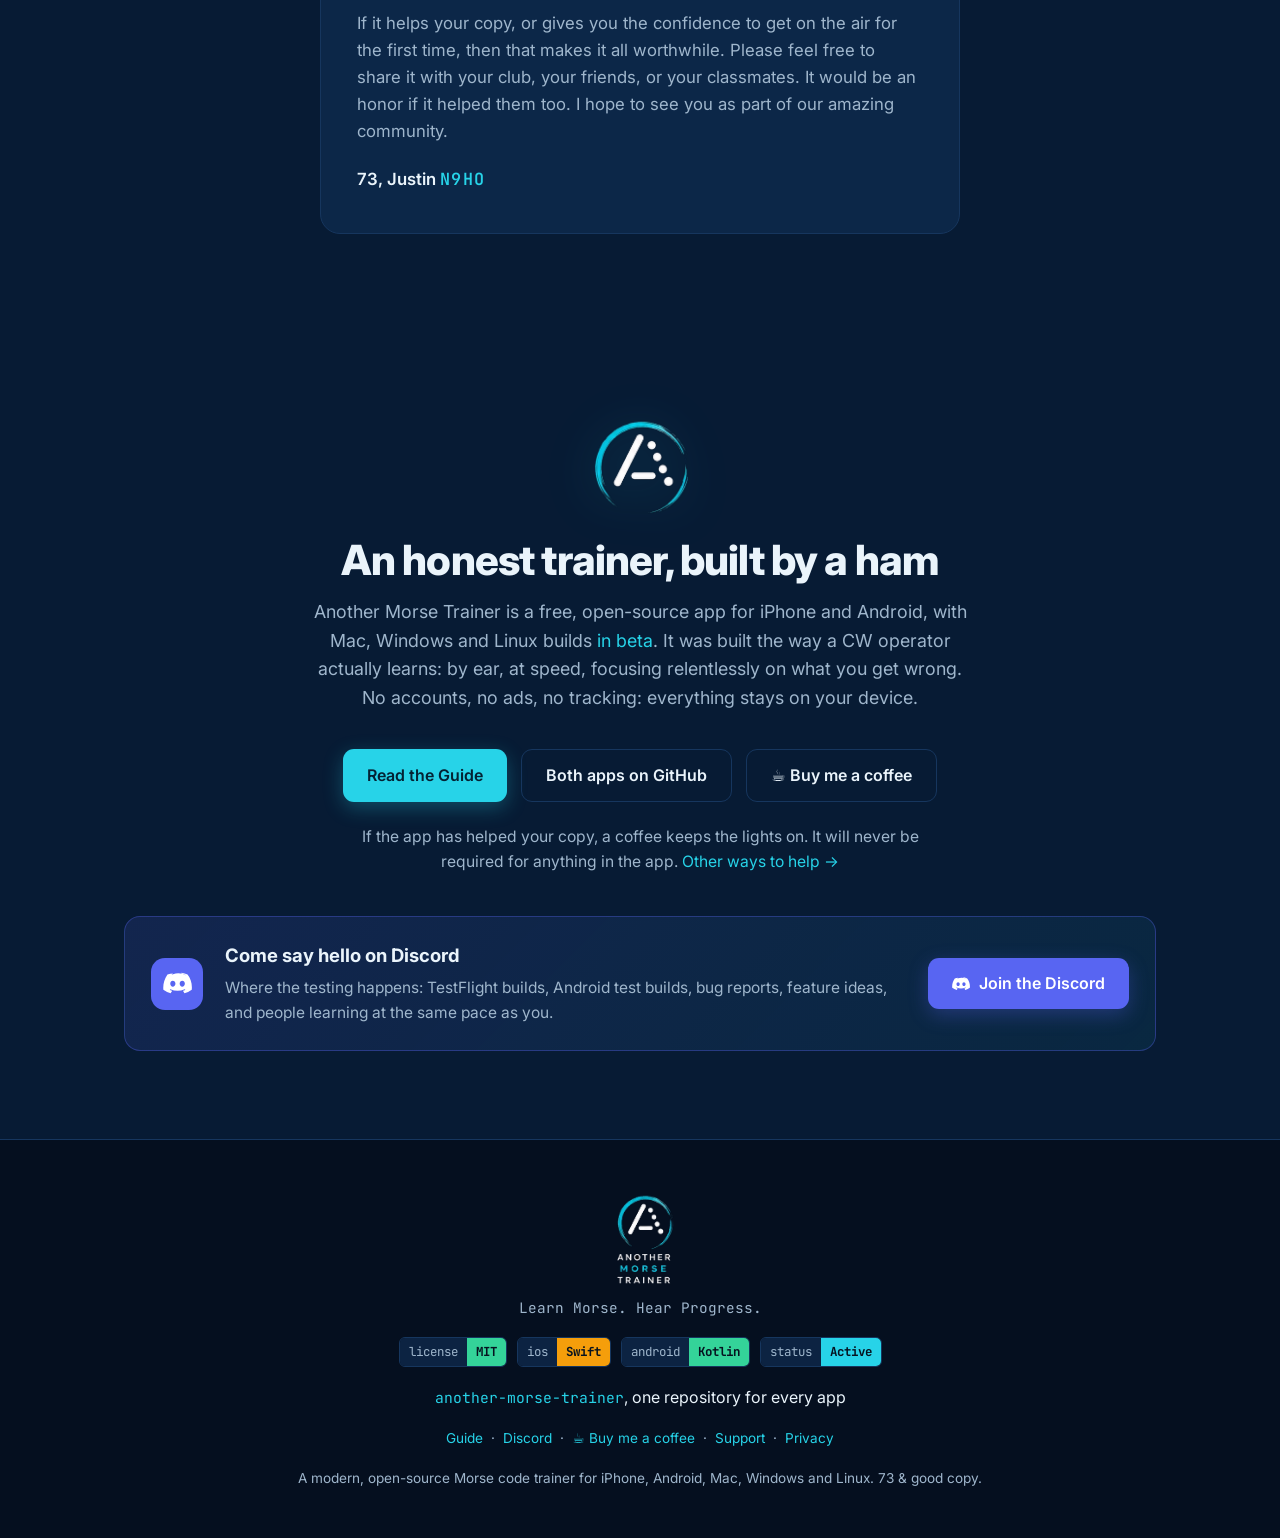
==== commit c15527a6: "Downloads: point at the 2.0.0 desktop release; direct Mac download Every link moves from desktop-v1." ====
--- a/index.html
+++ b/index.html
@@ -82,15 +82,16 @@
         <div class="dl-grid">
           <div class="dl-card">
             <svg class="dl-icon" viewBox="0 0 24 24" fill="none" stroke="currentColor" stroke-width="2" stroke-linecap="round" stroke-linejoin="round" aria-hidden="true"><rect x="4" y="5" width="16" height="11" rx="1.5"/><path d="M2 19h20"/></svg>
-            <a class="dl-main" href="https://testflight.apple.com/join/ZwXF88Gh" rel="noopener">
+            <a class="dl-main" href="https://github.com/N9HO/another-morse-trainer/releases/download/desktop-v2.0.0-beta1/AnotherMorseTrainer-Mac.zip">
               <span class="dl-os">Mac</span>
-              <span class="dl-meta">macOS 13+ &middot; TestFlight beta</span>
+              <span class="dl-meta">macOS 13+ &middot; .zip, notarized</span>
             </a>
-            <span class="dl-note">Install TestFlight from the Mac App Store, then open this link on your Mac (macOS 13 or later).</span>
+            <span class="dl-note">Unzip it and drag <b>MorseTrainer</b> to Applications. Reads the leaderboards; posting scores needs TestFlight.</span>
+            <a class="dl-alt" href="https://testflight.apple.com/join/ZwXF88Gh" rel="noopener">or the TestFlight beta</a>
           </div>
           <div class="dl-card">
             <svg class="dl-icon" viewBox="0 0 24 24" fill="none" stroke="currentColor" stroke-width="2" stroke-linecap="round" stroke-linejoin="round" aria-hidden="true"><rect x="3" y="4" width="18" height="12" rx="2"/><path d="M8 20h8M12 16v4"/></svg>
-            <a class="dl-main" href="https://github.com/N9HO/another-morse-trainer/releases/download/desktop-v1.0.0-beta1/AnotherMorseTrainer-Windows-x64.msi">
+            <a class="dl-main" href="https://github.com/N9HO/another-morse-trainer/releases/download/desktop-v2.0.0-beta1/AnotherMorseTrainer-Windows-x64.msi">
               <span class="dl-os">Windows</span>
               <span class="dl-meta">64-bit &middot; .msi installer</span>
             </a>
@@ -98,15 +99,15 @@
           </div>
           <div class="dl-card">
             <svg class="dl-icon" viewBox="0 0 24 24" fill="none" stroke="currentColor" stroke-width="2" stroke-linecap="round" stroke-linejoin="round" aria-hidden="true"><rect x="3" y="4" width="18" height="16" rx="2"/><path d="M7 9l3 3-3 3M12 15h5"/></svg>
-            <a class="dl-main" href="https://github.com/N9HO/another-morse-trainer/releases/download/desktop-v1.0.0-beta1/AnotherMorseTrainer-Linux-x86_64.AppImage">
+            <a class="dl-main" href="https://github.com/N9HO/another-morse-trainer/releases/download/desktop-v2.0.0-beta1/AnotherMorseTrainer-Linux-x86_64.AppImage">
               <span class="dl-os">Linux</span>
               <span class="dl-meta">x86_64 &middot; AppImage</span>
             </a>
             <span class="dl-note"><code>chmod +x</code> the file, then run it.</span>
-            <a class="dl-alt" href="https://github.com/N9HO/another-morse-trainer/releases/download/desktop-v1.0.0-beta1/AnotherMorseTrainer-Linux-x86_64.flatpak">or the Flatpak bundle</a>
+            <a class="dl-alt" href="https://github.com/N9HO/another-morse-trainer/releases/download/desktop-v2.0.0-beta1/AnotherMorseTrainer-Linux-x86_64.flatpak">or the Flatpak bundle</a>
           </div>
         </div>
-        <p class="dl-foot">Windows and Linux builds on <a href="https://github.com/N9HO/another-morse-trainer/releases/tag/desktop-v1.0.0-beta1" rel="noopener">GitHub Releases</a>. <a href="/guide/#downloads">Install steps and what's different on desktop &rarr;</a></p>
+        <p class="dl-foot">Mac, Windows and Linux builds on <a href="https://github.com/N9HO/another-morse-trainer/releases/tag/desktop-v2.0.0-beta1" rel="noopener">GitHub Releases</a>. <a href="/guide/#downloads">Install steps and what's different on desktop &rarr;</a></p>
       </div>
 
       <p class="tagline">Learn Morse. <span class="accent">Hear Progress.</span></p>
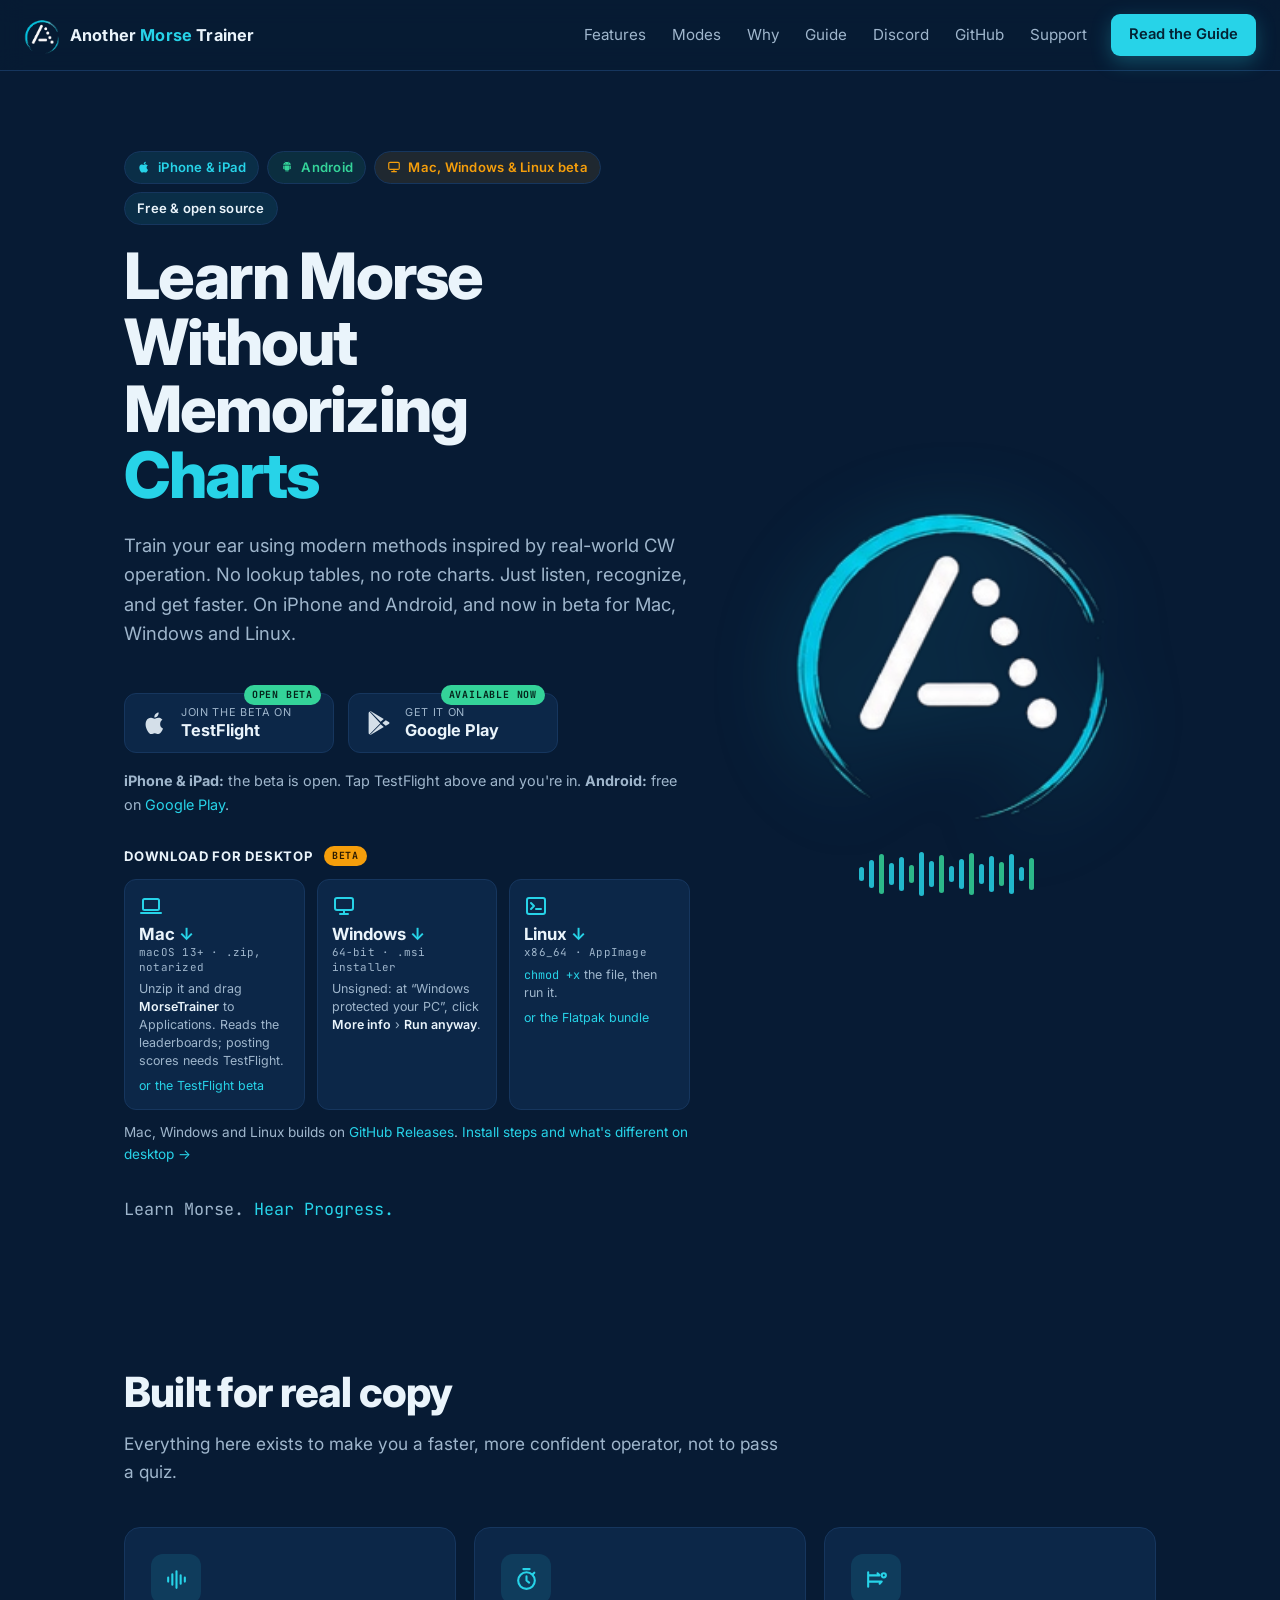
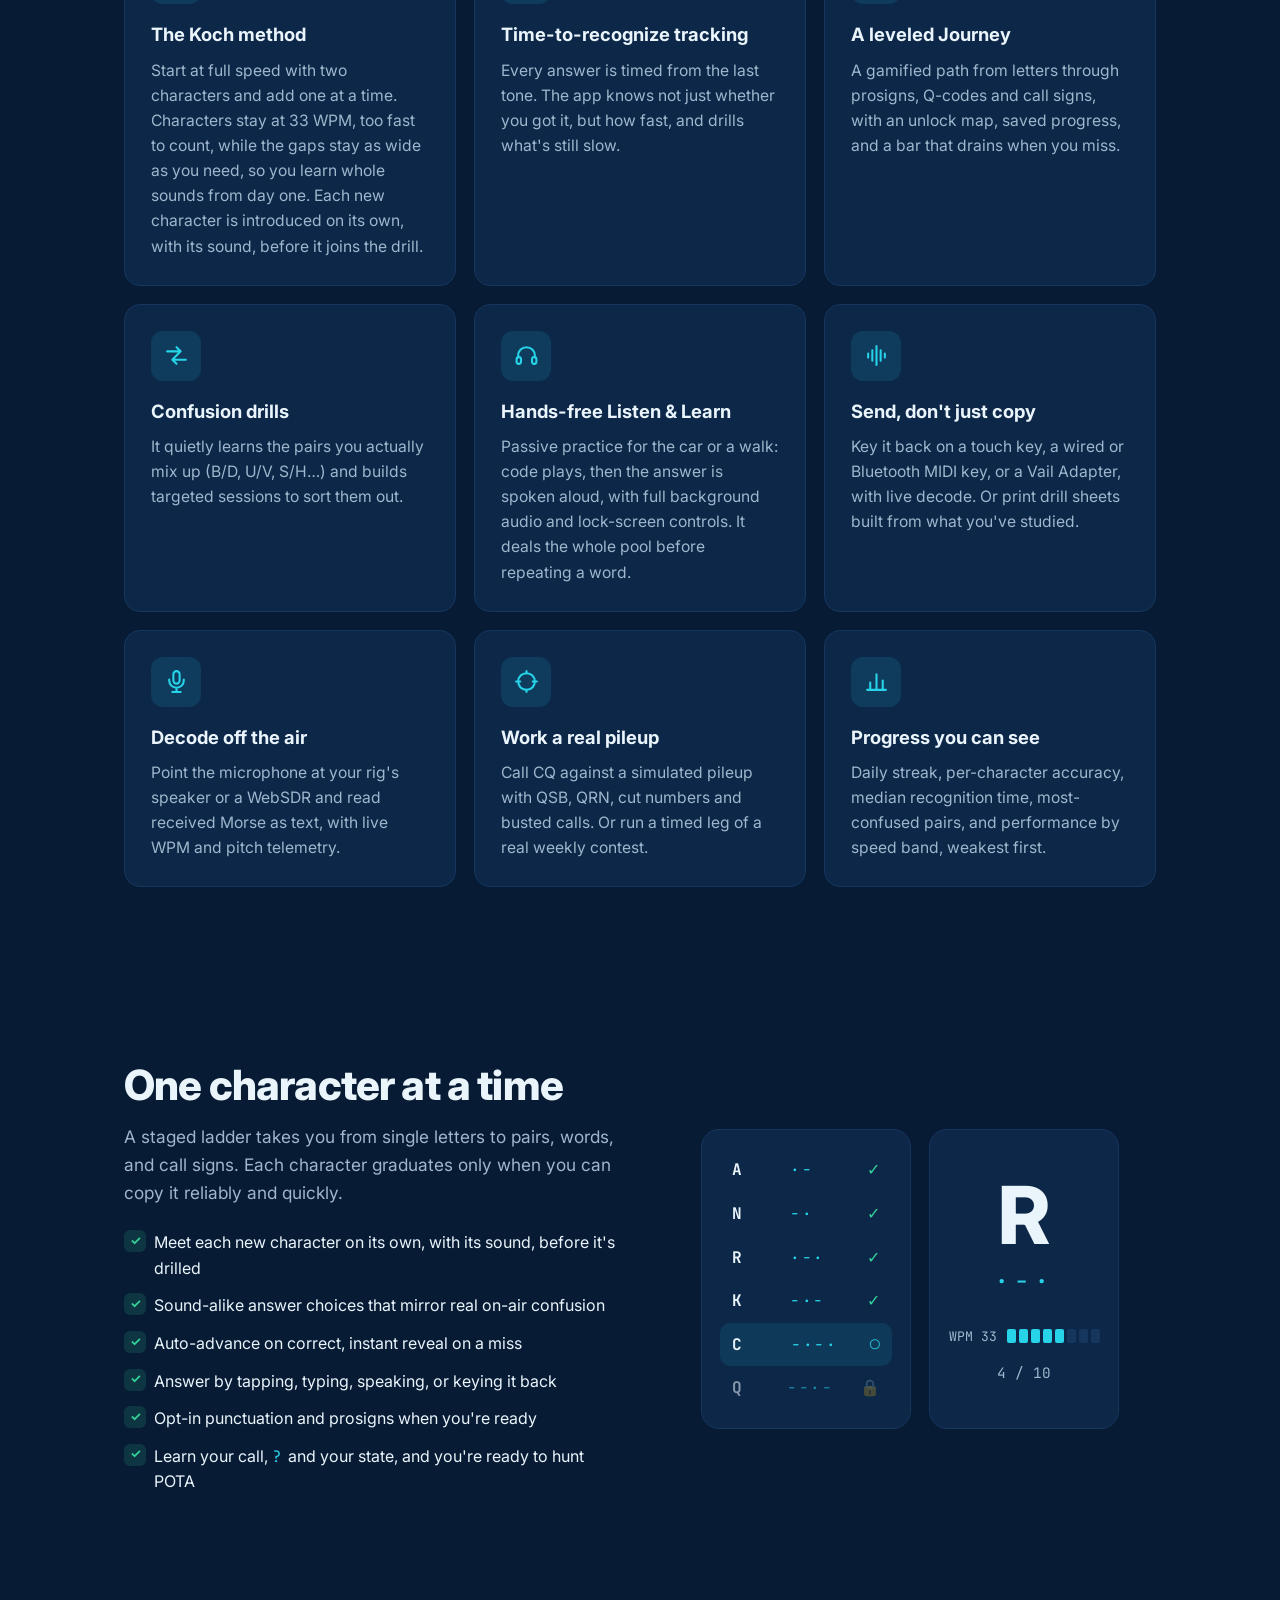
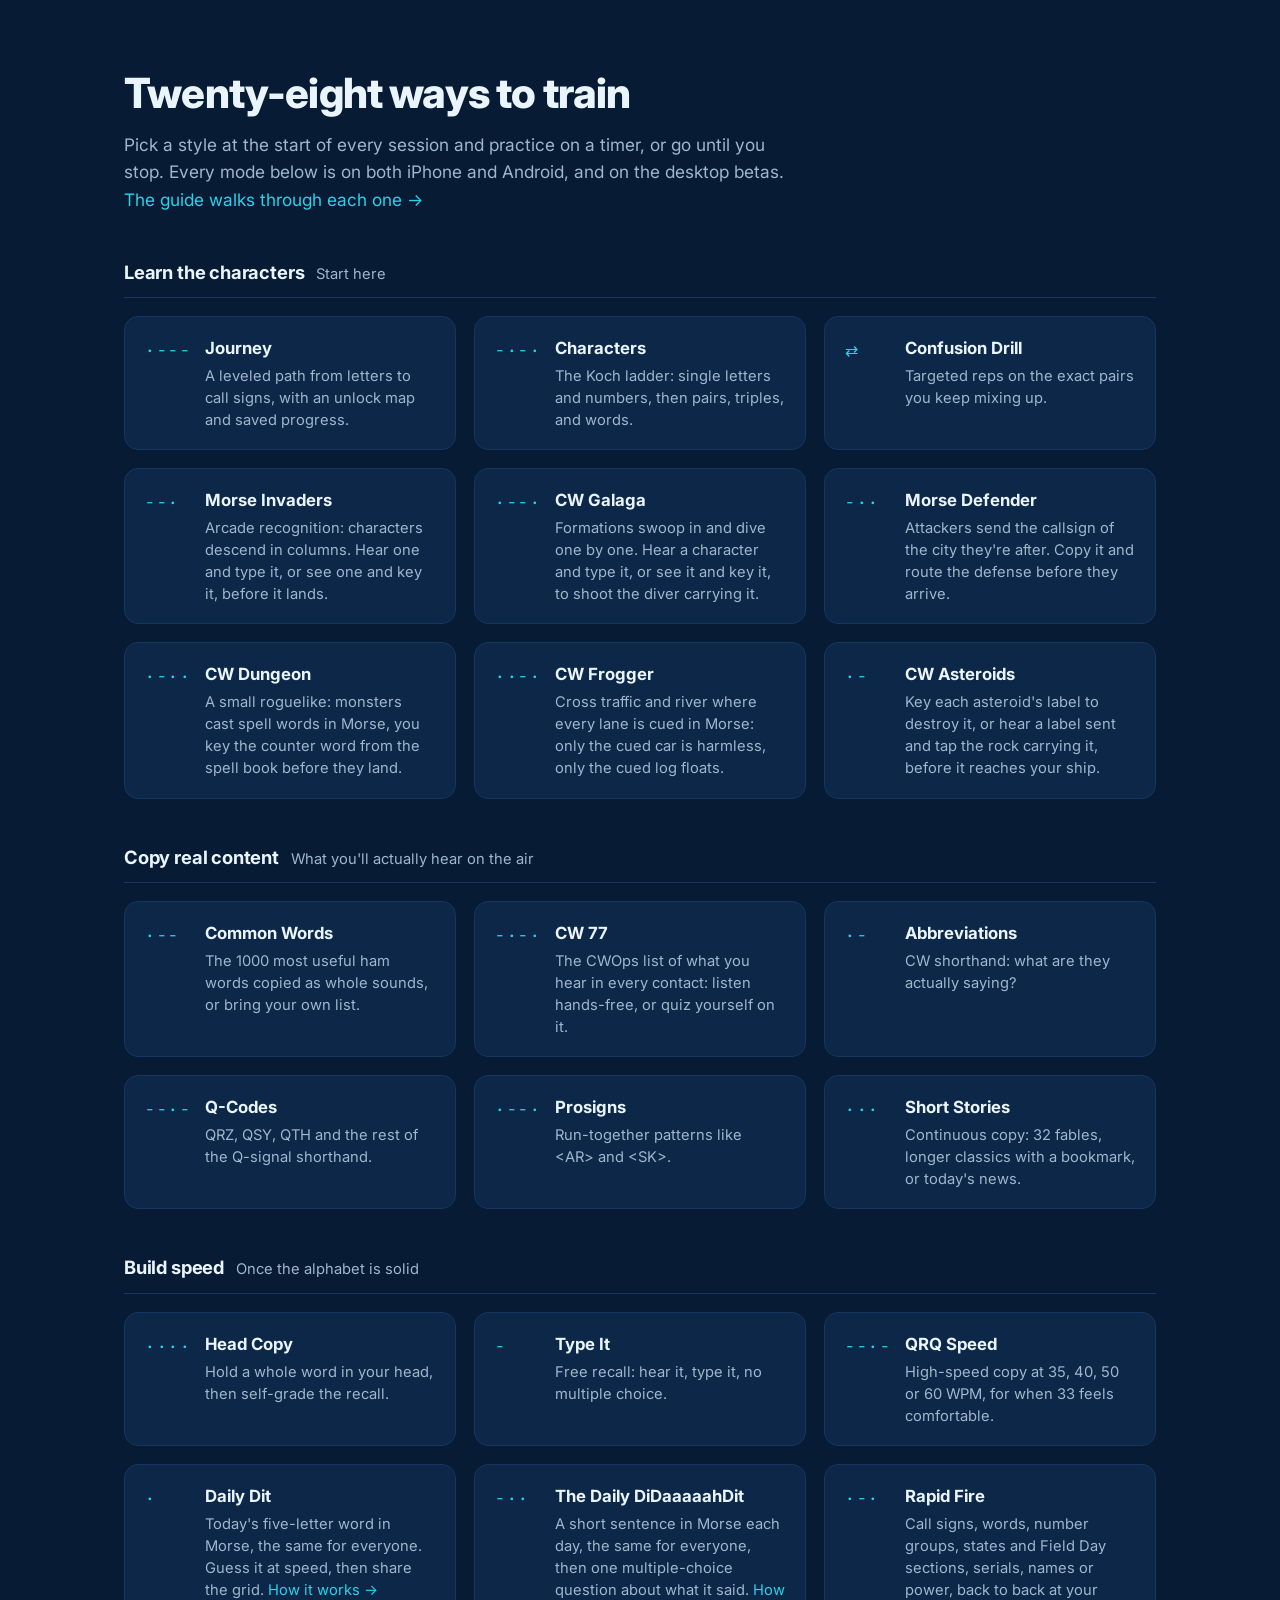
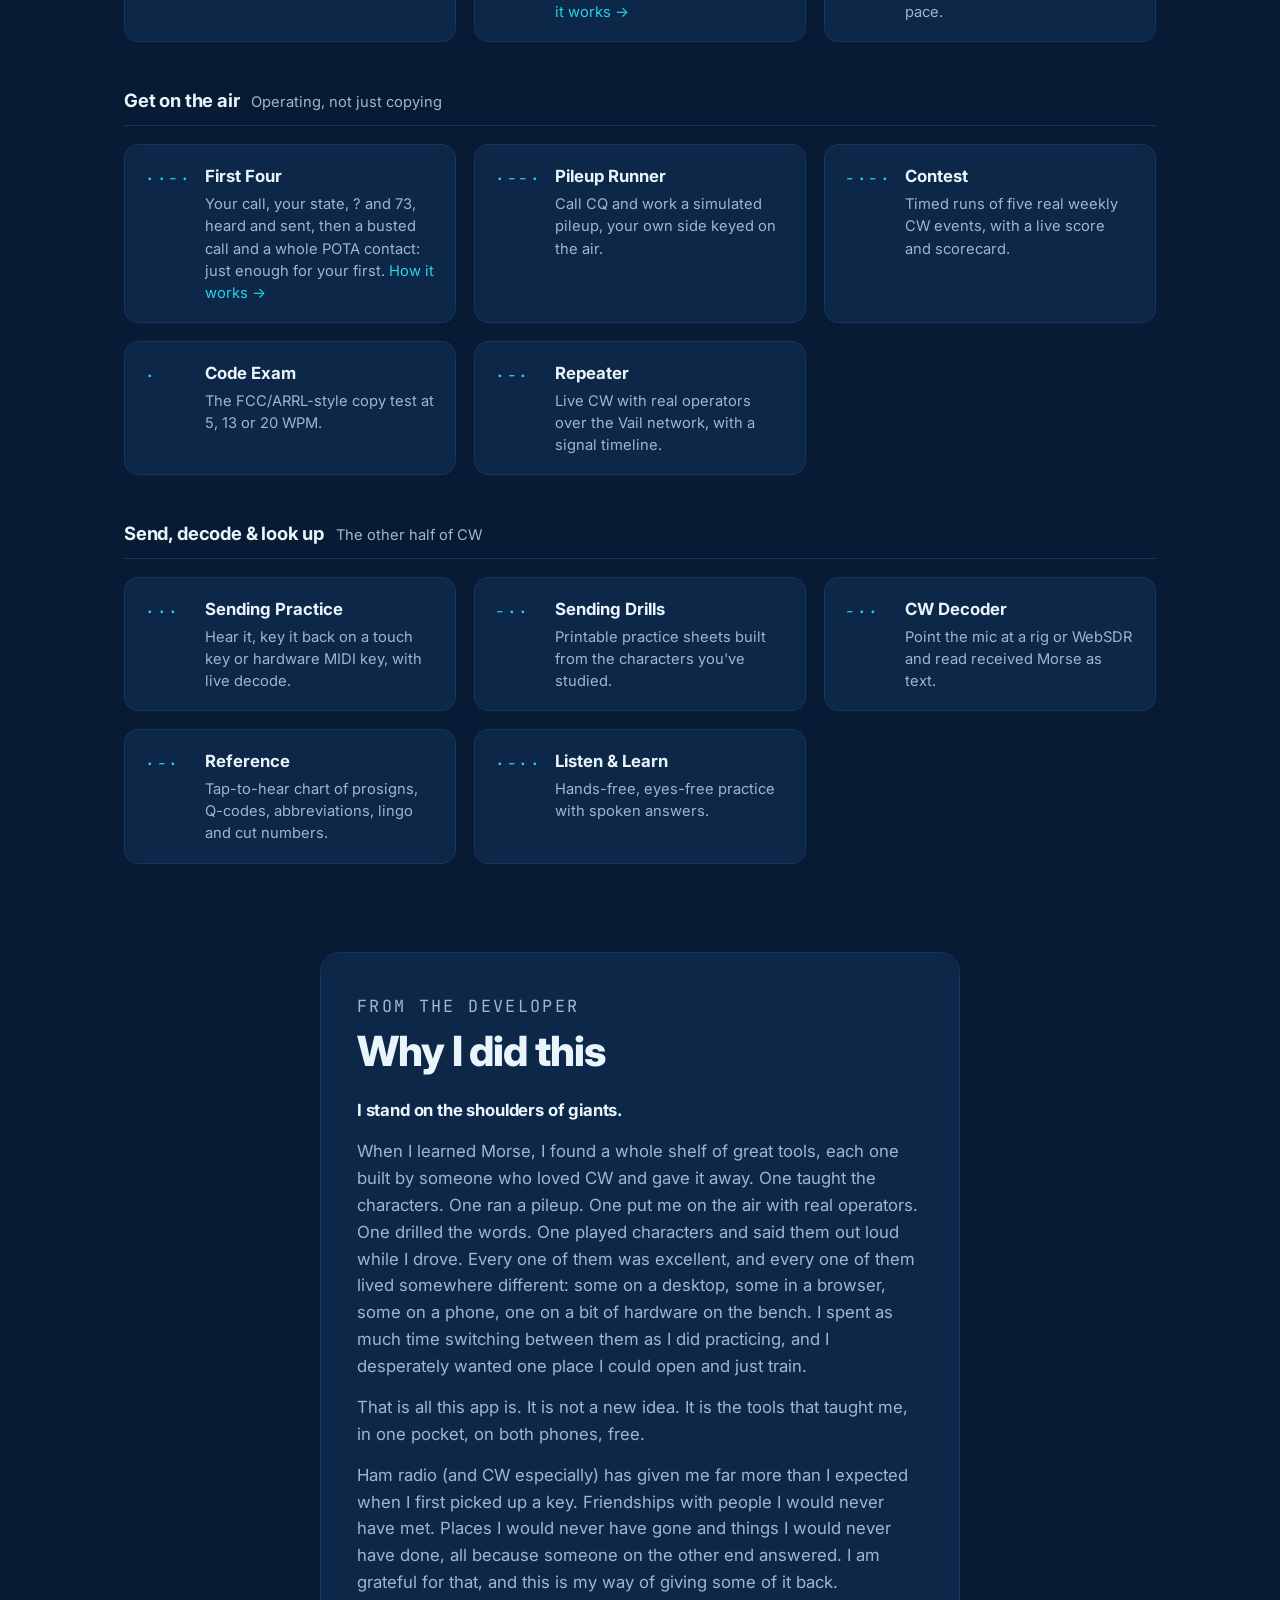
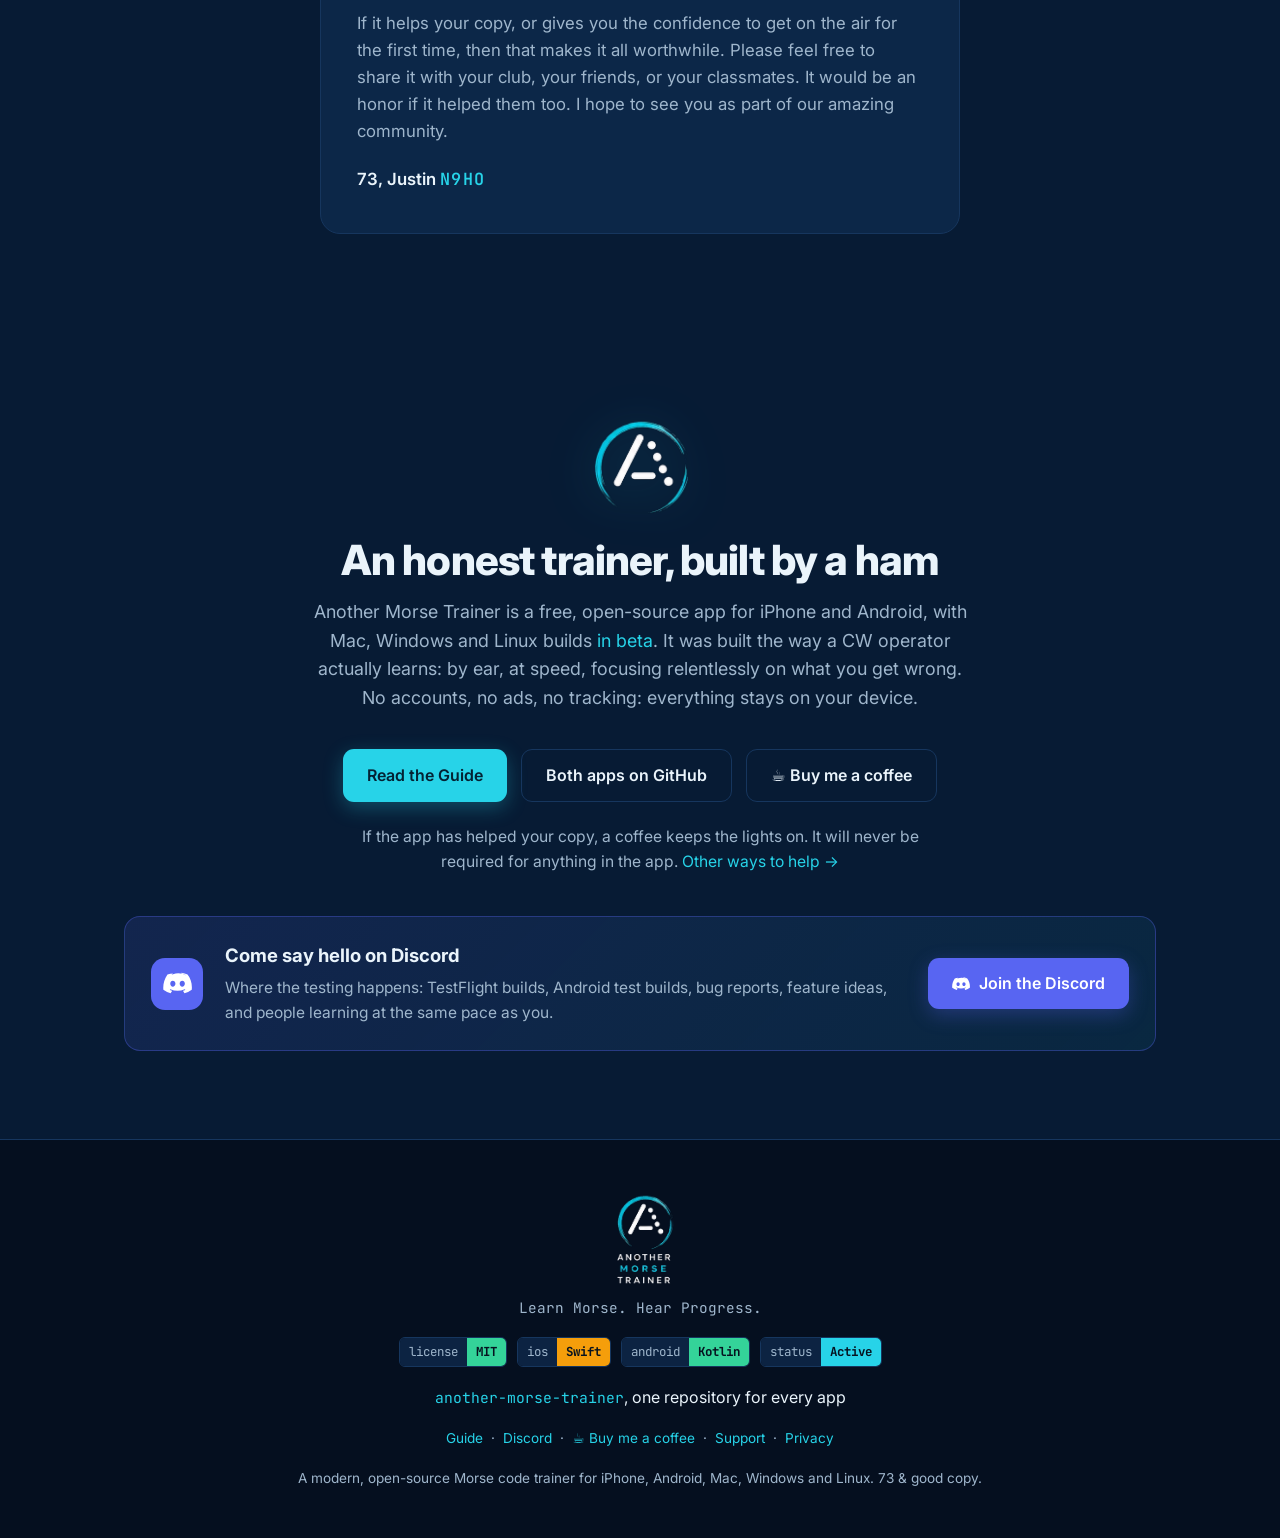
==== commit 029e4cbb: "Guide: apps 2.x updates (keyer modes, continue after miss, The Daily DiDaaaaahDit, hunt simulator, n" ====
--- a/index.html
+++ b/index.html
@@ -246,6 +246,7 @@
         <div class="mode"><span class="mode-mc">&minus;</span><div><h4>Type It</h4><p>Free recall: hear it, type it, no multiple choice.</p></div></div>
         <div class="mode"><span class="mode-mc">&minus;&minus;·&minus;</span><div><h4>QRQ Speed</h4><p>High-speed copy at 35, 40, 50 or 60 WPM, for when 33 feels comfortable.</p></div></div>
         <div class="mode"><span class="mode-mc">·</span><div><h4>Daily Dit</h4><p>Today's five-letter word in Morse, the same for everyone. Guess it at speed, then share the grid. <a class="accent" href="/guide/#dailydit">How it works →</a></p></div></div>
+        <div class="mode"><span class="mode-mc">&minus;··</span><div><h4>The Daily DiDaaaaahDit</h4><p>A short sentence in Morse each day, the same for everyone, then one multiple-choice question about what it said. <a class="accent" href="/guide/#dailycomp">How it works →</a></p></div></div>
         <div class="mode"><span class="mode-mc">·&minus;·</span><div><h4>Rapid Fire</h4><p>Call signs, words, number groups, states and Field Day sections, serials, names or power, back to back at your pace.</p></div></div>
       </div>
     </div>
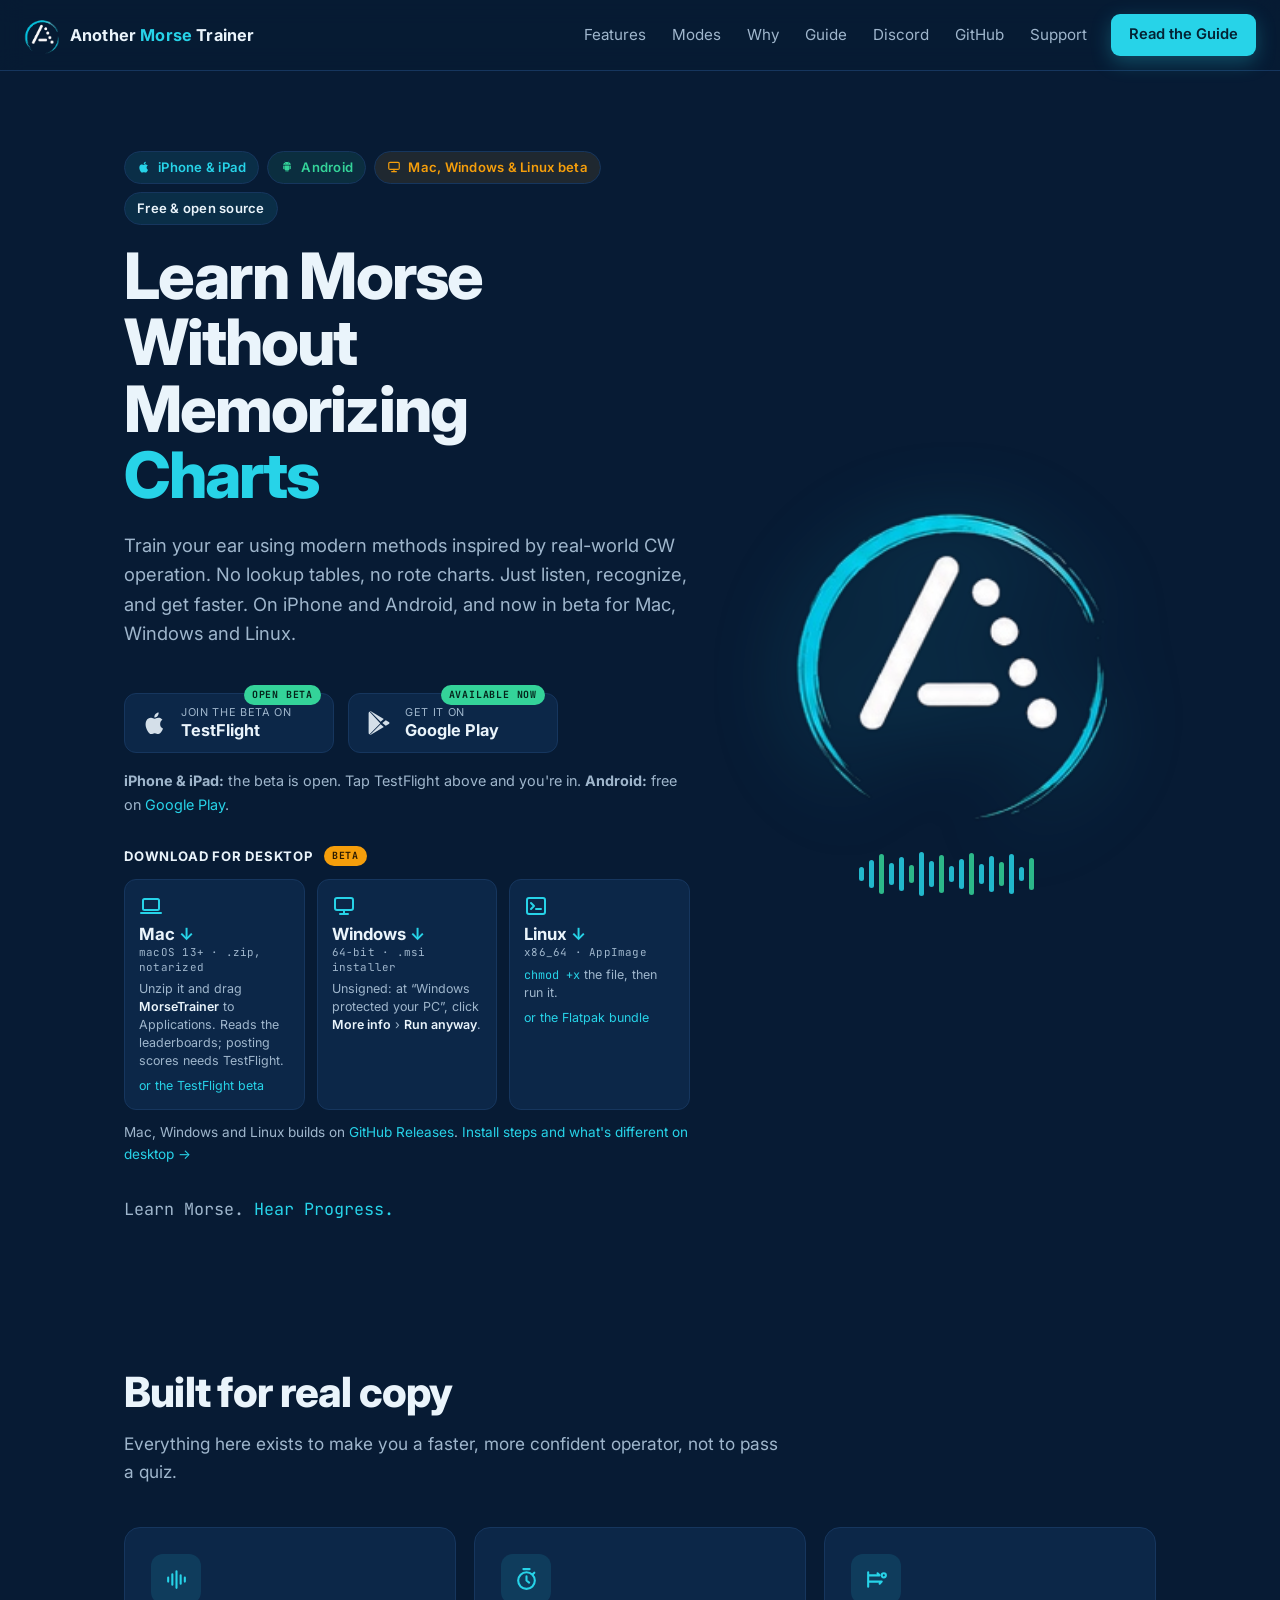
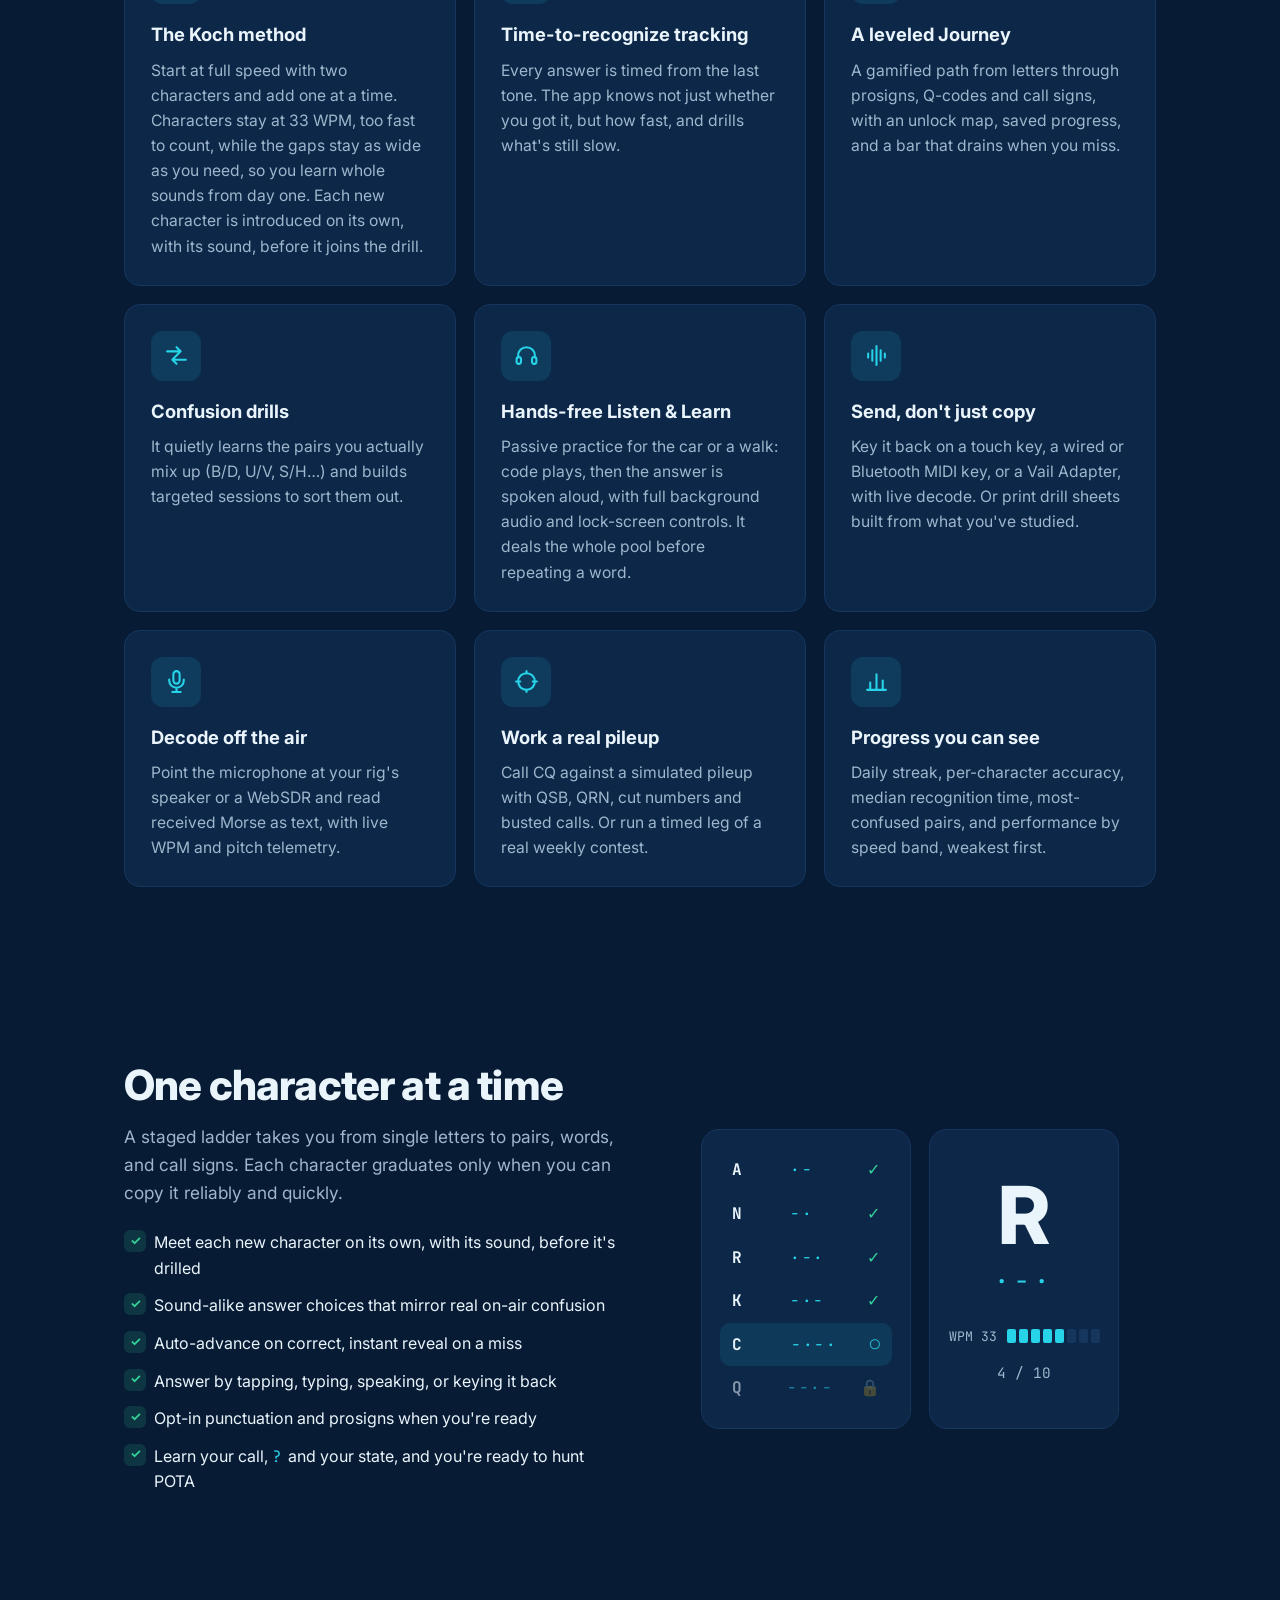
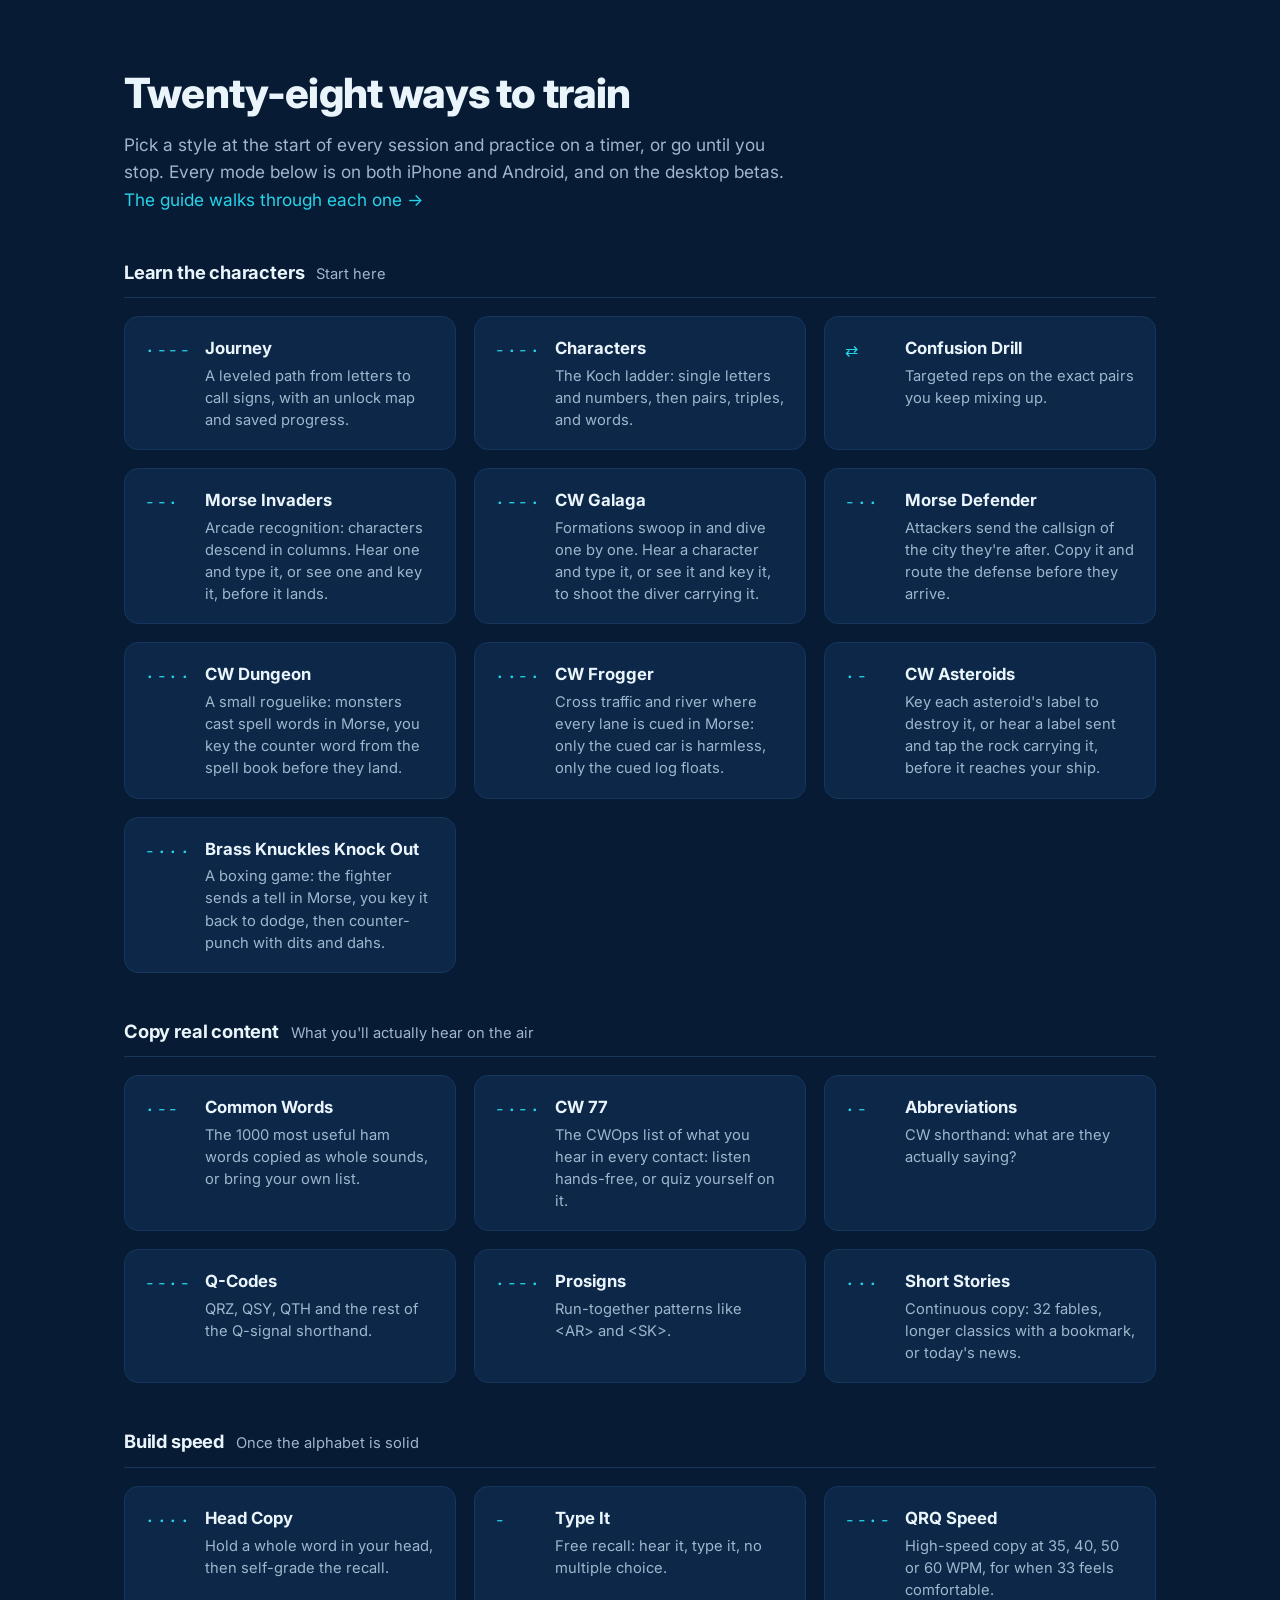
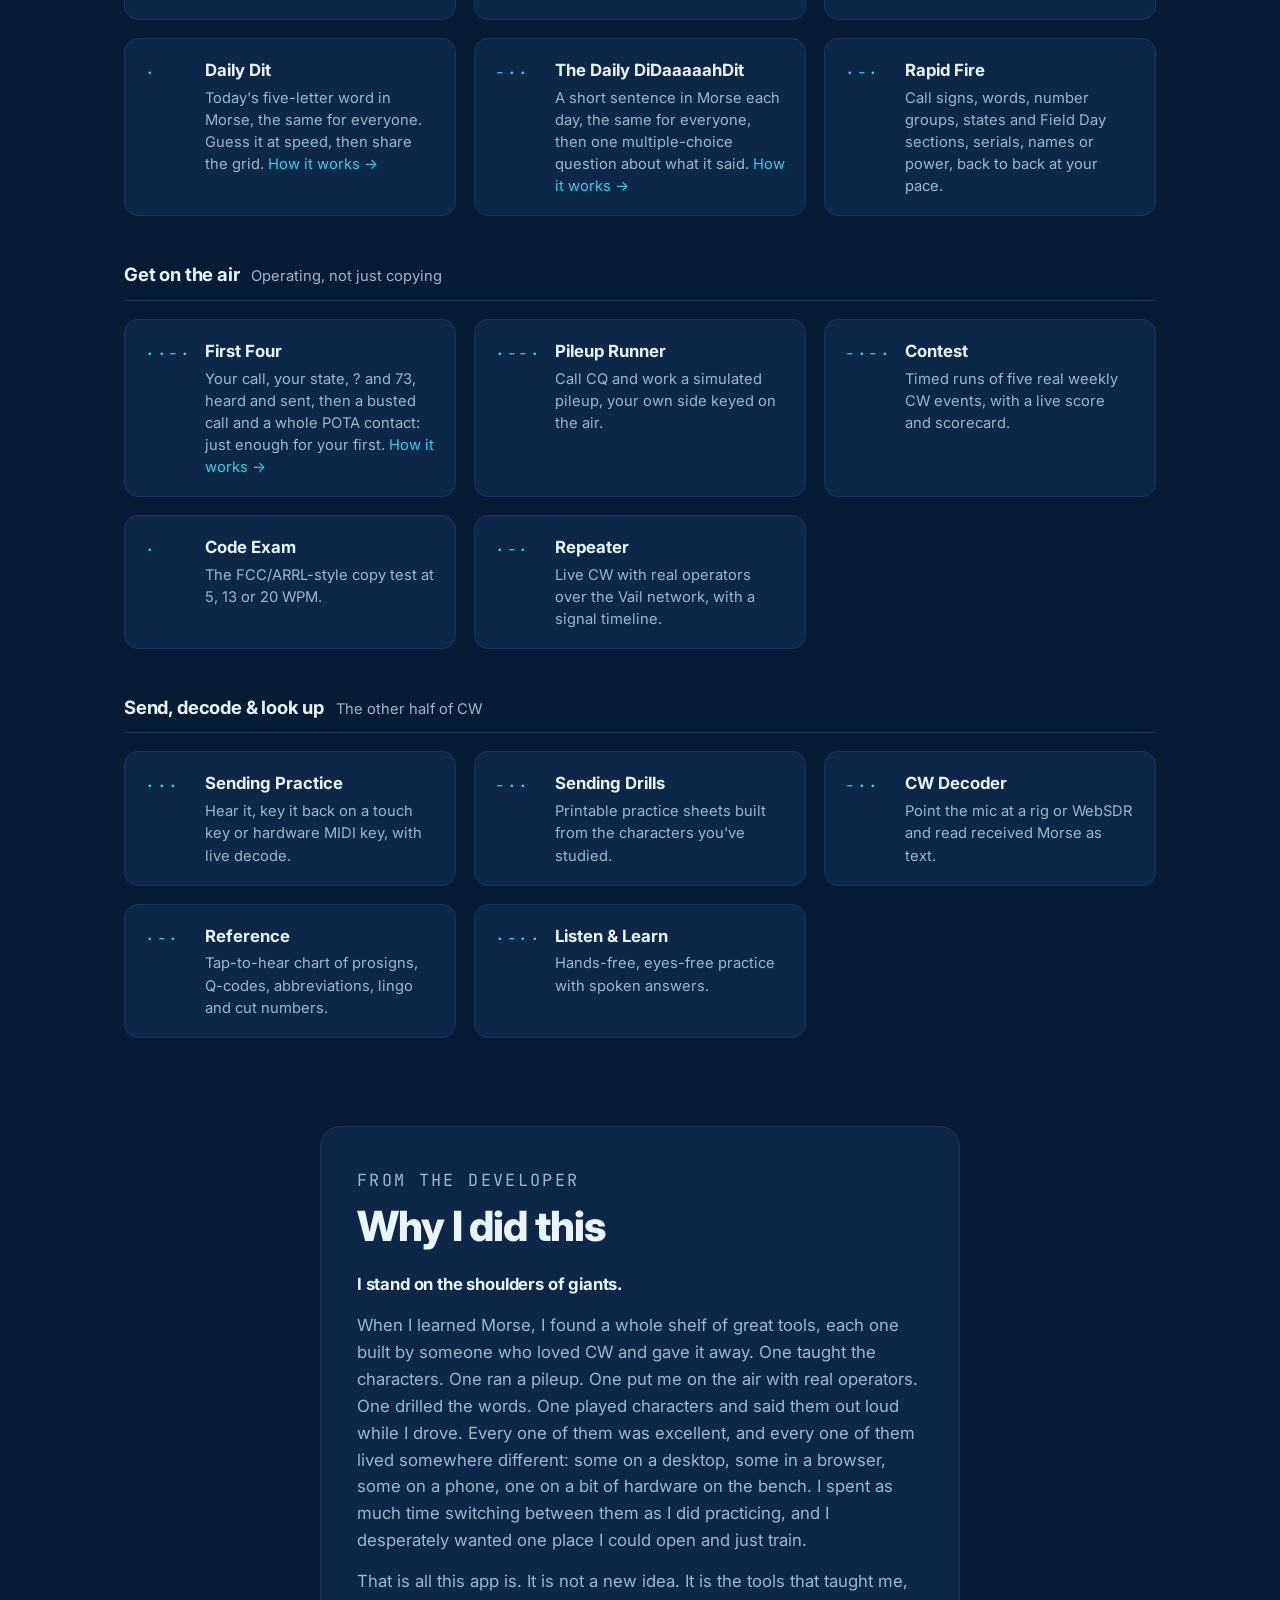
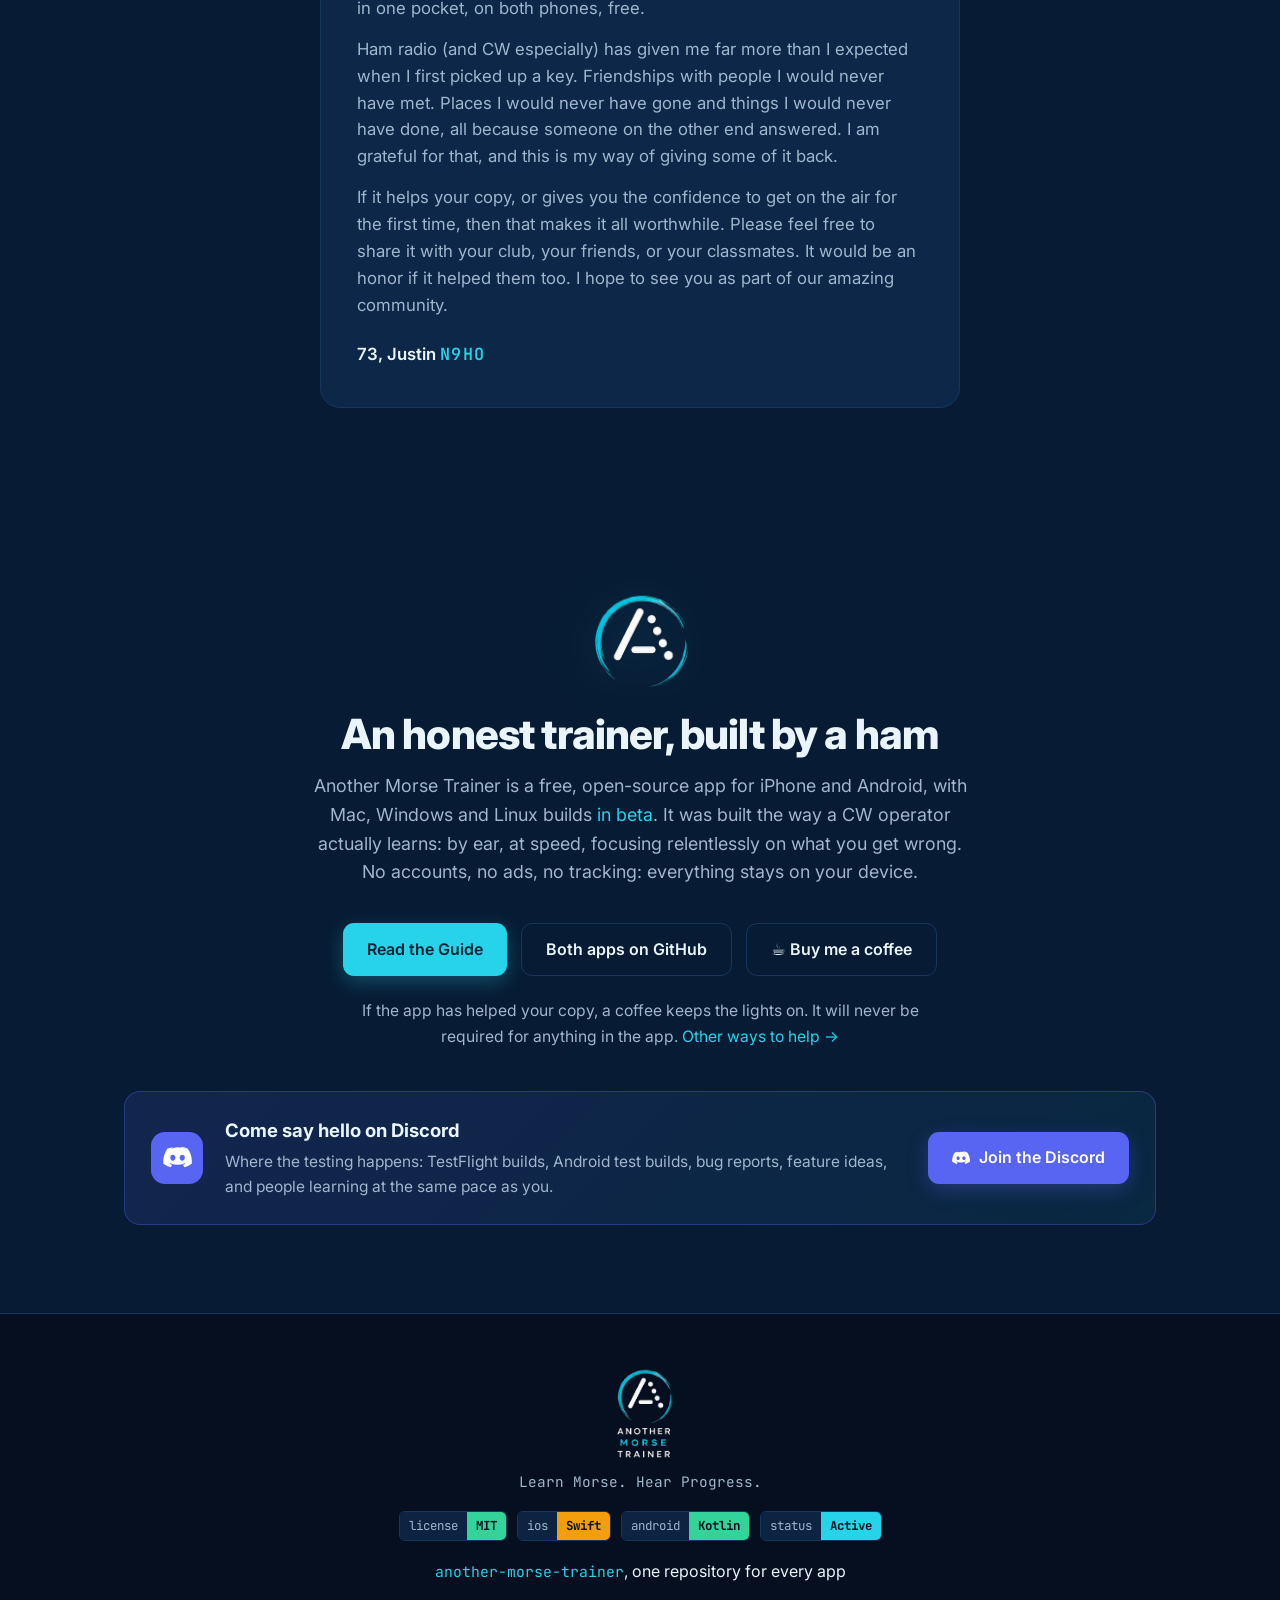
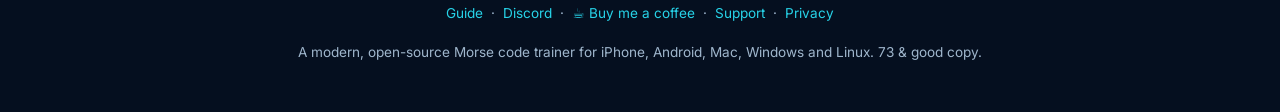
==== commit d51f78f2: "Guide: add Brass Knuckles Knock Out section, nav, landing tile, mode counts Co-Authored-By: Claude S" ====
--- a/index.html
+++ b/index.html
@@ -224,6 +224,7 @@
         <div class="mode"><span class="mode-mc">·&minus;··</span><div><h4>CW Dungeon</h4><p>A small roguelike: monsters cast spell words in Morse, you key the counter word from the spell book before they land.</p></div></div>
         <div class="mode"><span class="mode-mc">··&minus;·</span><div><h4>CW Frogger</h4><p>Cross traffic and river where every lane is cued in Morse: only the cued car is harmless, only the cued log floats.</p></div></div>
         <div class="mode"><span class="mode-mc">·&minus;</span><div><h4>CW Asteroids</h4><p>Key each asteroid's label to destroy it, or hear a label sent and tap the rock carrying it, before it reaches your ship.</p></div></div>
+        <div class="mode"><span class="mode-mc">&minus;&middot;&middot;&middot;</span><div><h4>Brass Knuckles Knock Out</h4><p>A boxing game: the fighter sends a tell in Morse, you key it back to dodge, then counter-punch with dits and dahs.</p></div></div>
       </div>
     </div>
 
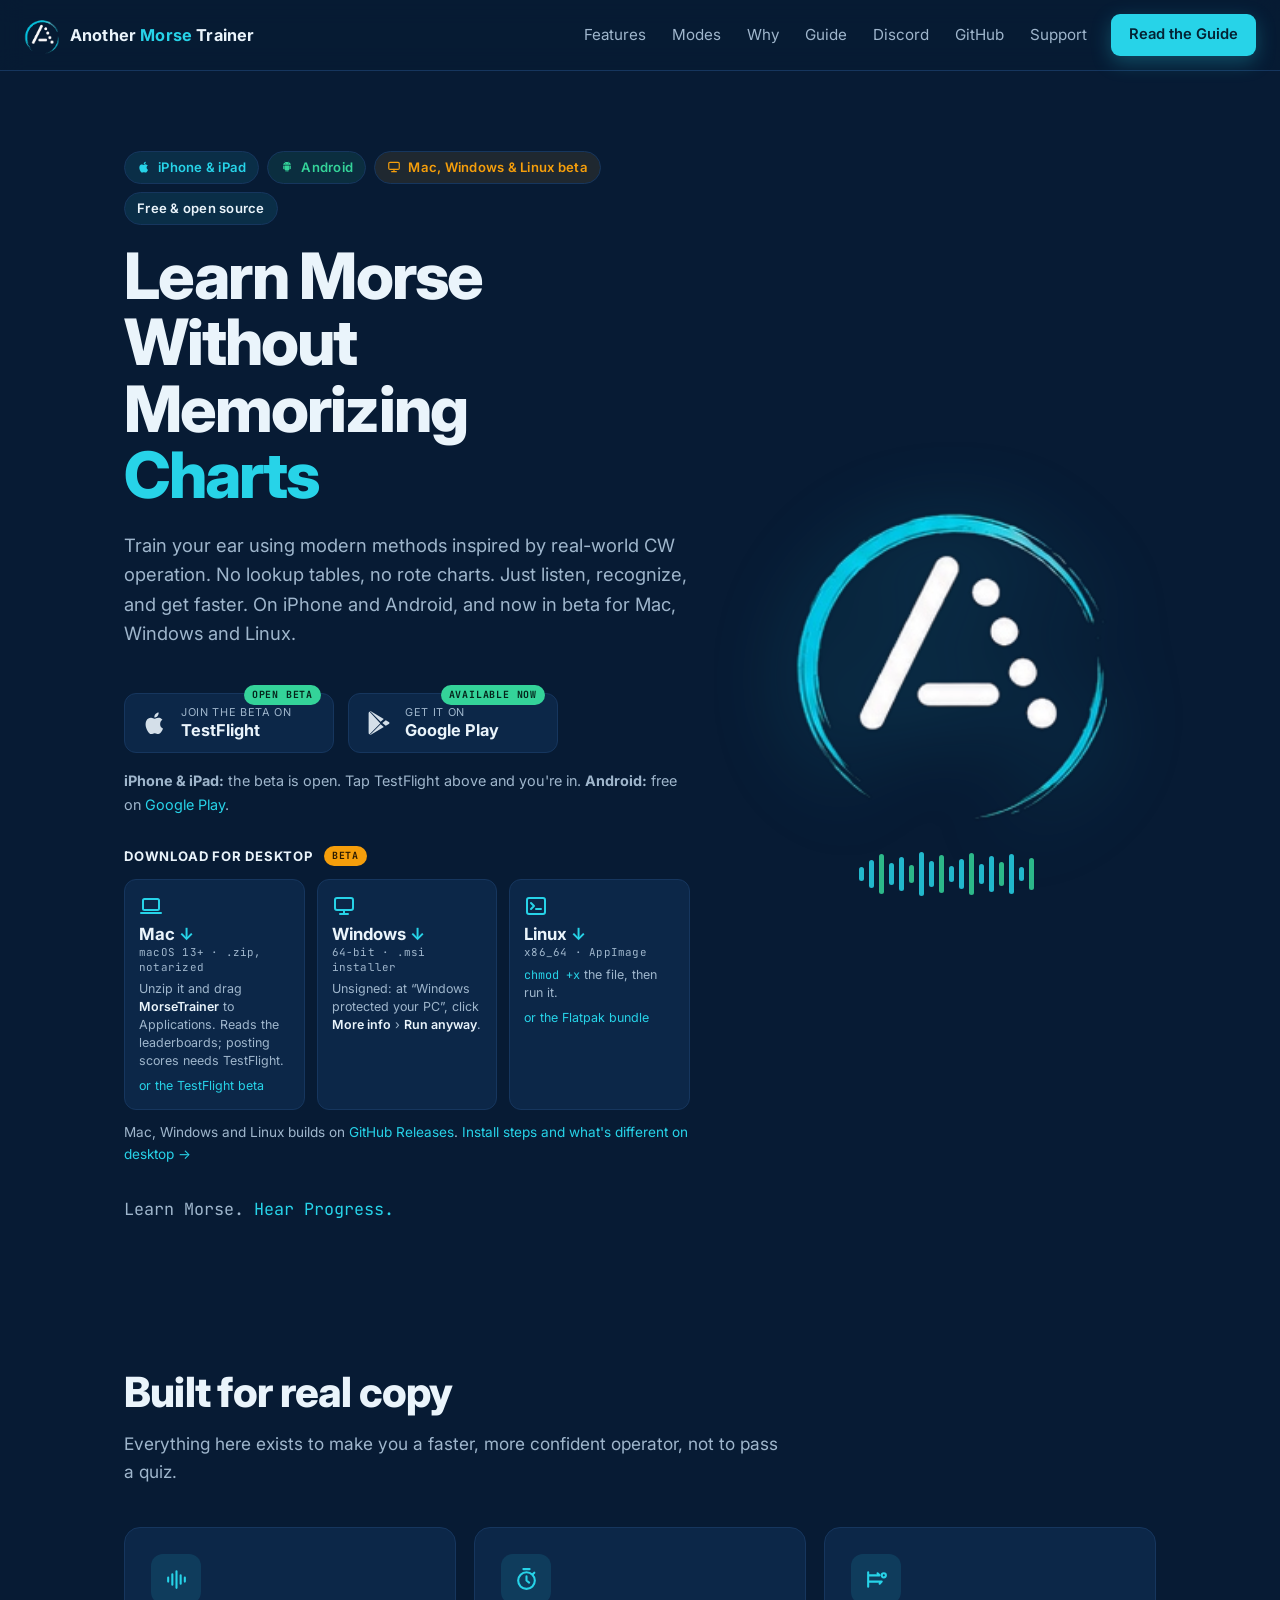
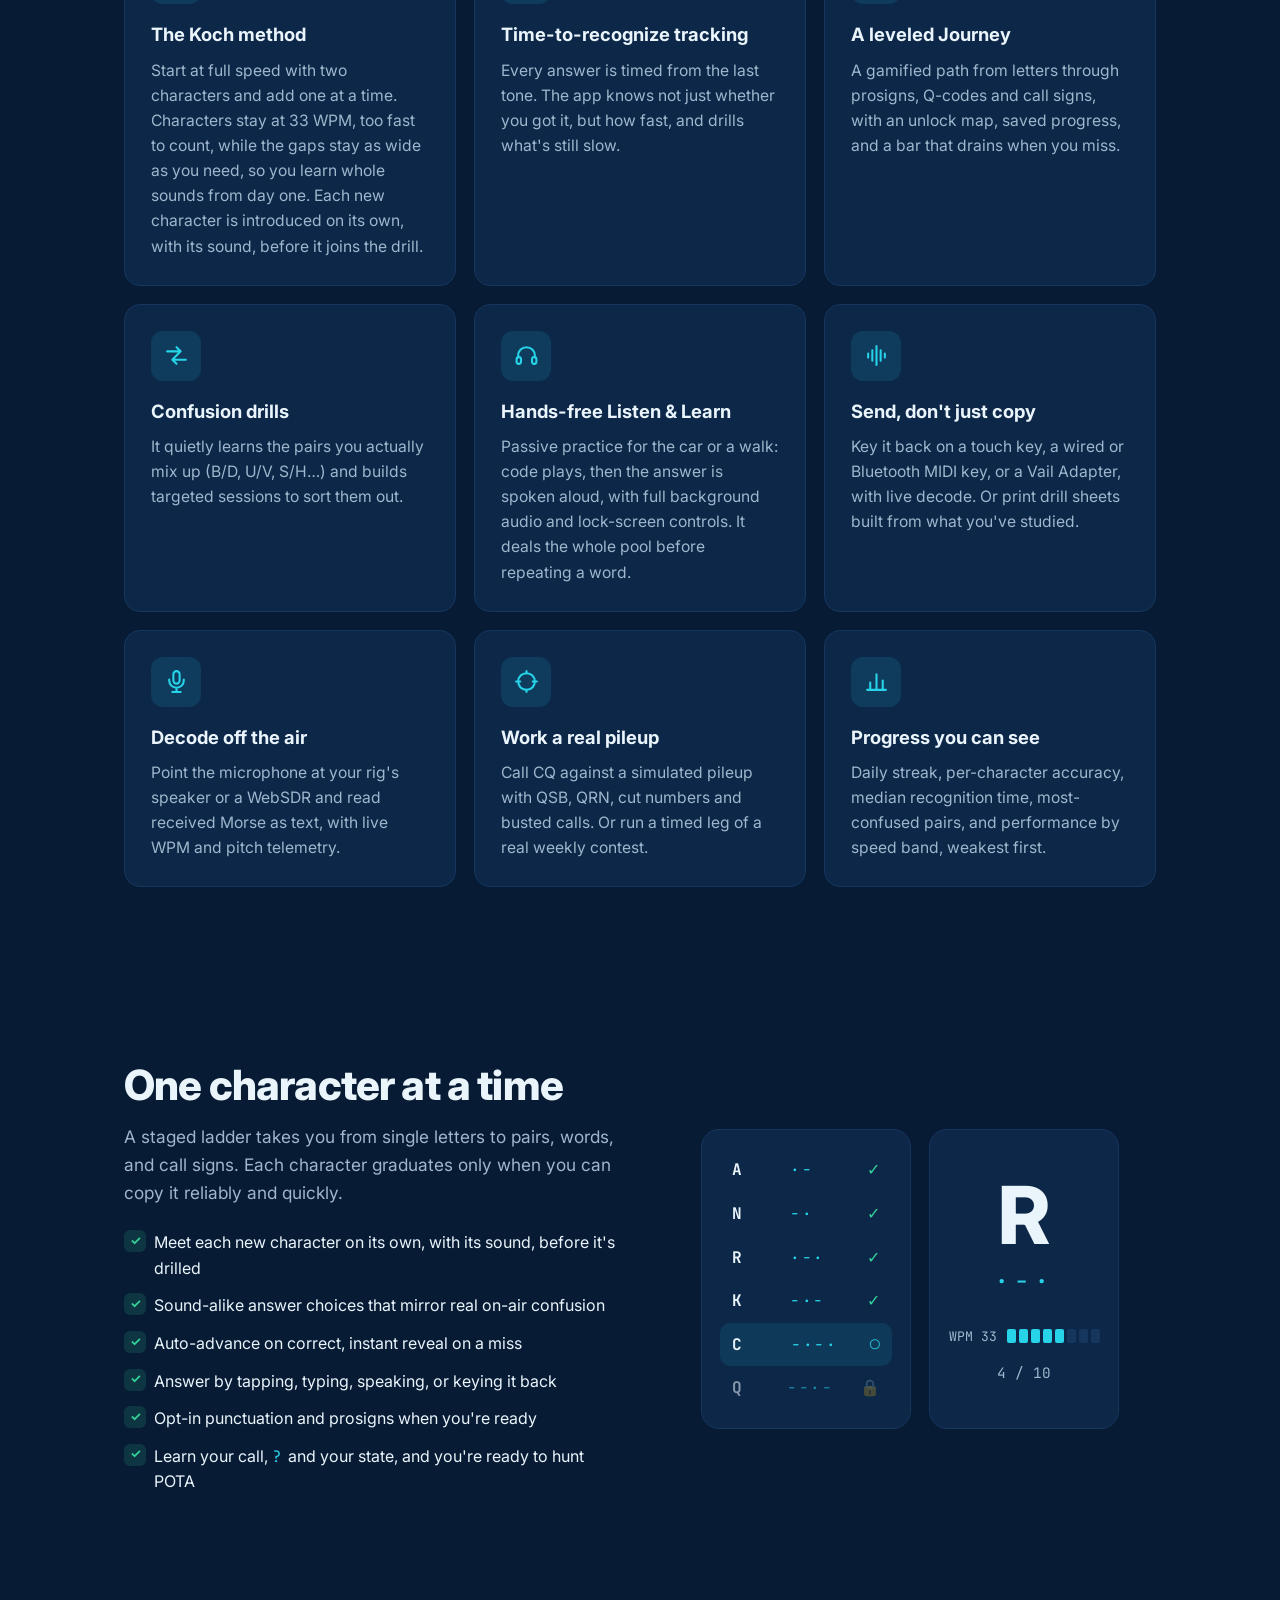
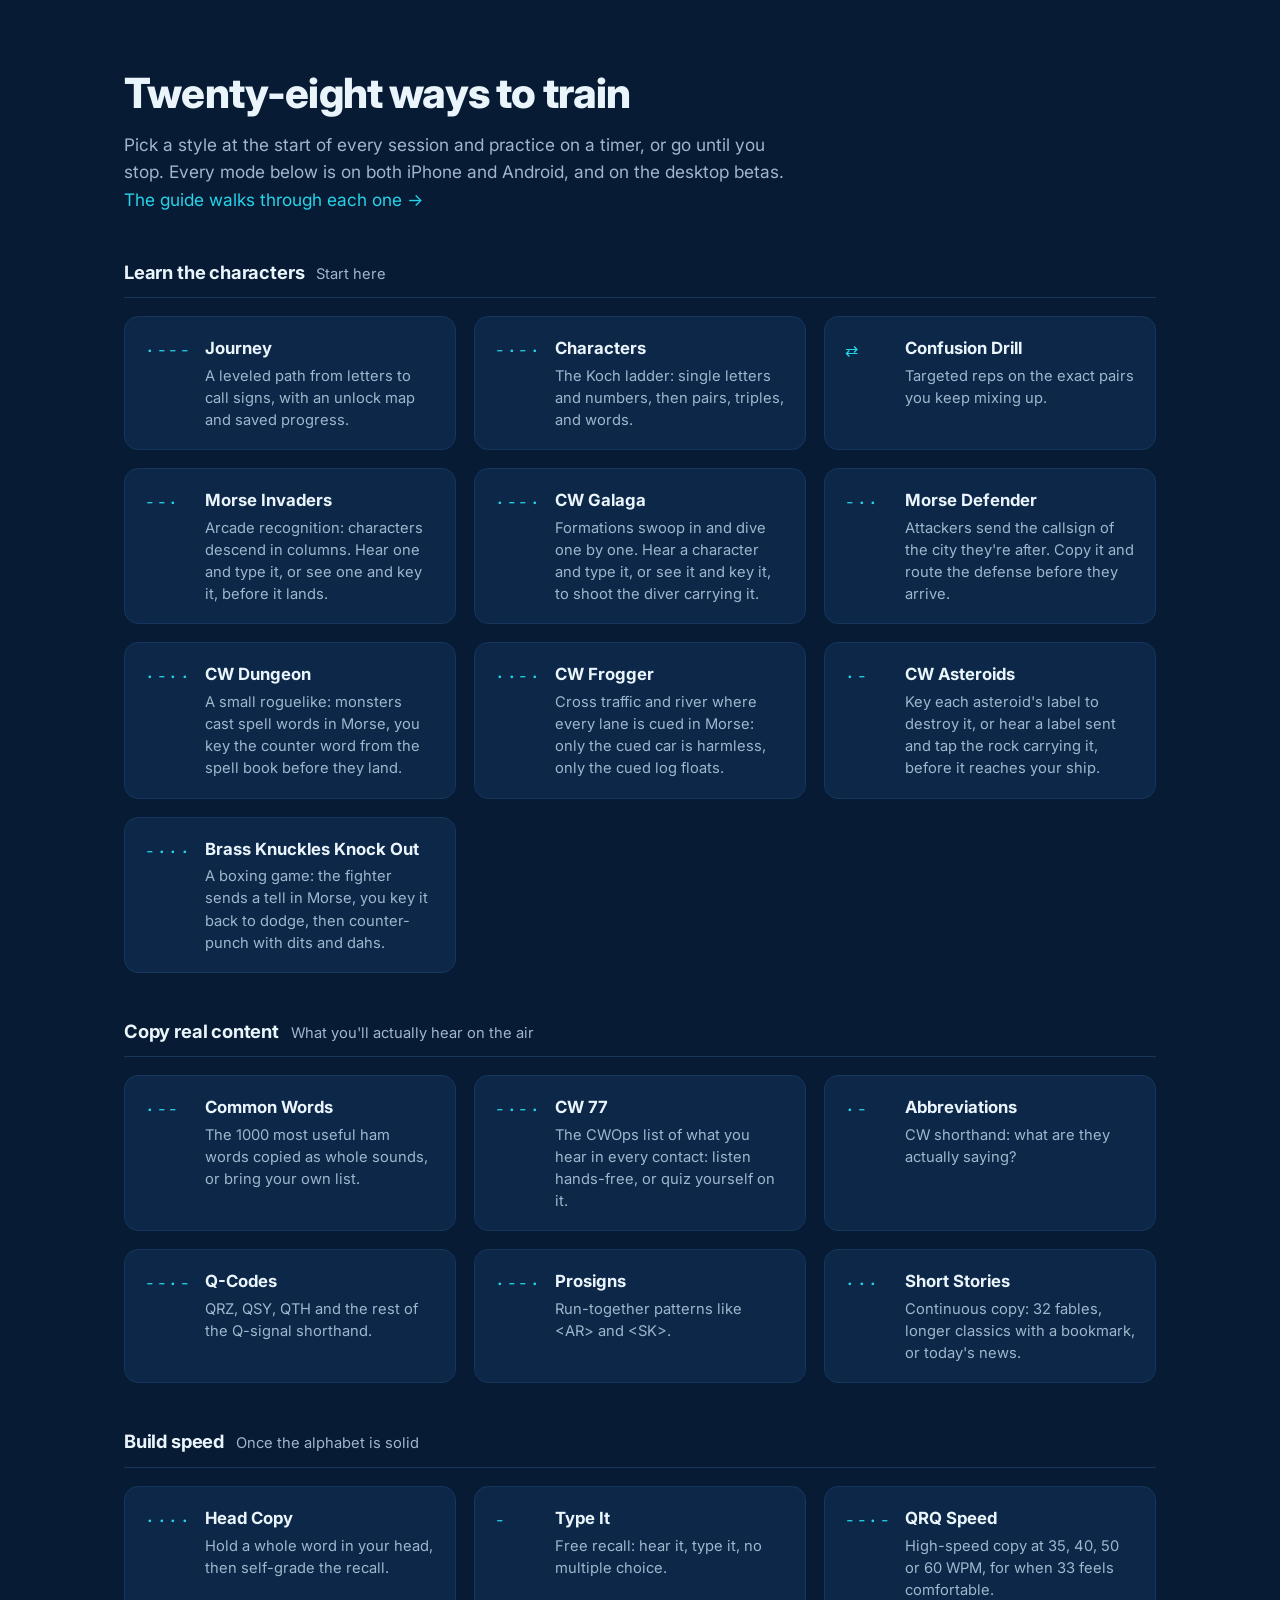
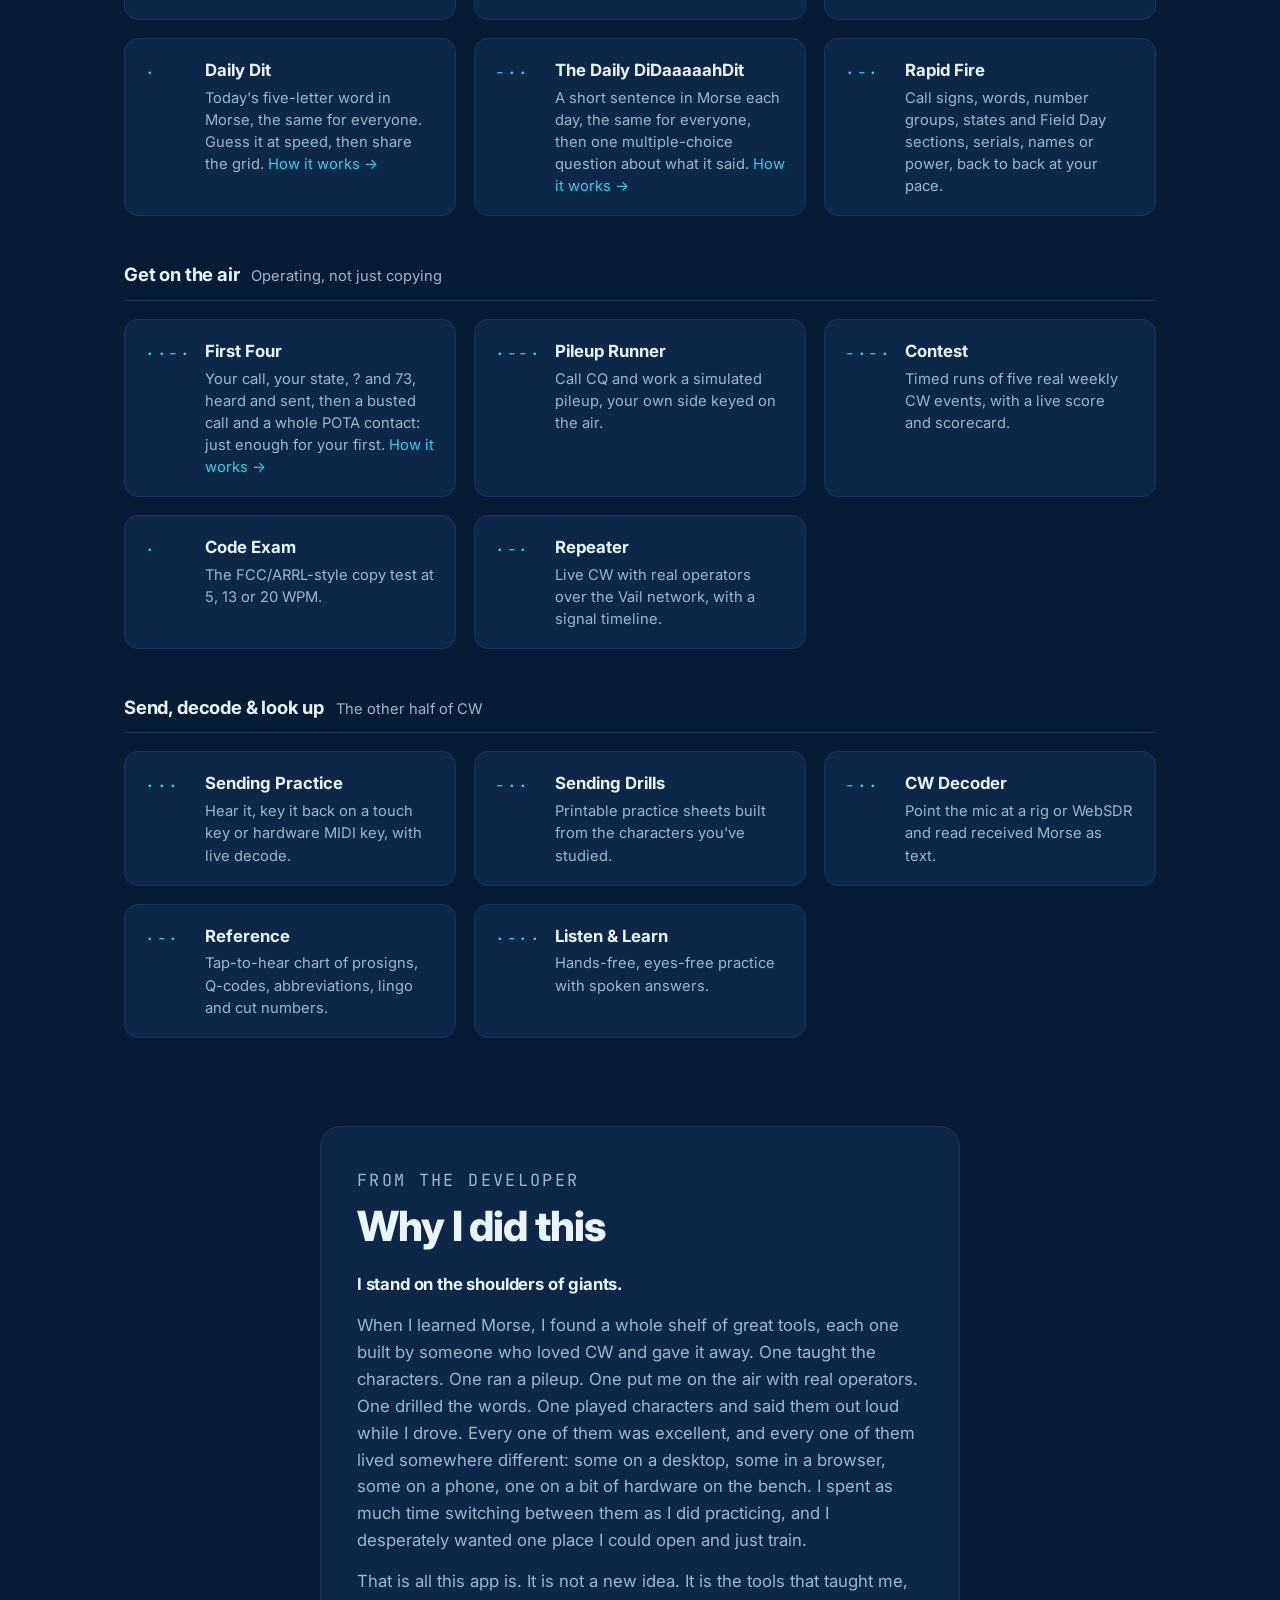
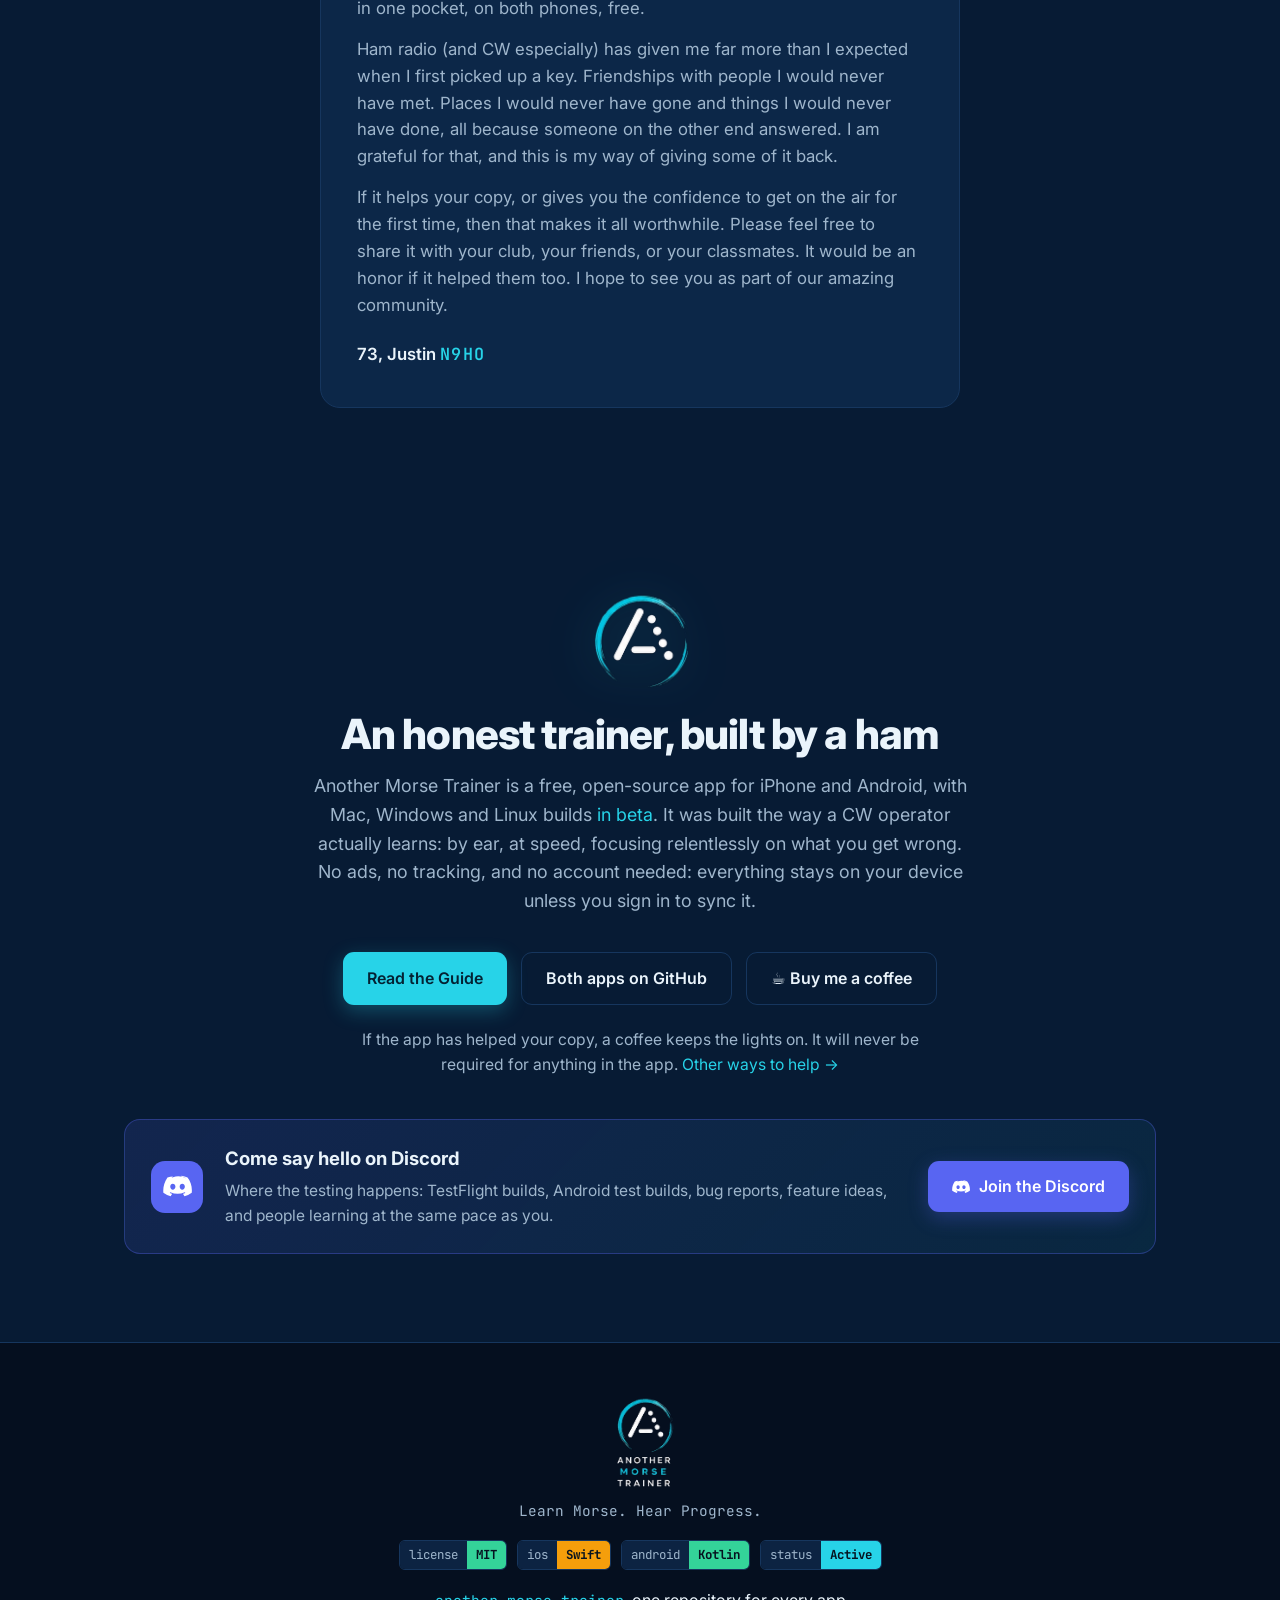
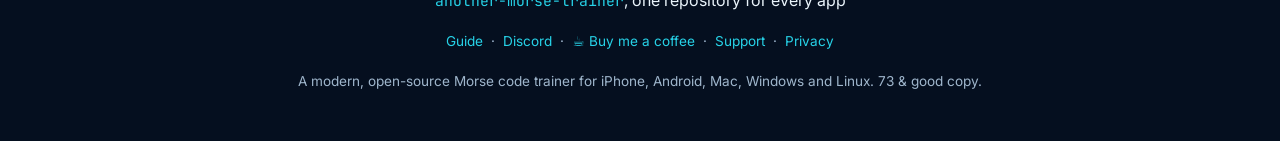
==== commit 5914bec8: "Mac download: notarized build on the b4 release; say the account exists Co-Authored-By: Claude Opus " ====
--- a/index.html
+++ b/index.html
@@ -82,7 +82,7 @@
         <div class="dl-grid">
           <div class="dl-card">
             <svg class="dl-icon" viewBox="0 0 24 24" fill="none" stroke="currentColor" stroke-width="2" stroke-linecap="round" stroke-linejoin="round" aria-hidden="true"><rect x="4" y="5" width="16" height="11" rx="1.5"/><path d="M2 19h20"/></svg>
-            <a class="dl-main" href="https://github.com/N9HO/another-morse-trainer/releases/download/desktop-v2.0.0-beta1/AnotherMorseTrainer-Mac.zip">
+            <a class="dl-main" href="https://github.com/N9HO/another-morse-trainer/releases/download/desktop-beta-v2.0.0-b4/AnotherMorseTrainer-2.0.0-b4-mac.zip">
               <span class="dl-os">Mac</span>
               <span class="dl-meta">macOS 13+ &middot; .zip, notarized</span>
             </a>
@@ -91,7 +91,7 @@
           </div>
           <div class="dl-card">
             <svg class="dl-icon" viewBox="0 0 24 24" fill="none" stroke="currentColor" stroke-width="2" stroke-linecap="round" stroke-linejoin="round" aria-hidden="true"><rect x="3" y="4" width="18" height="12" rx="2"/><path d="M8 20h8M12 16v4"/></svg>
-            <a class="dl-main" href="https://github.com/N9HO/another-morse-trainer/releases/download/desktop-v2.0.0-beta1/AnotherMorseTrainer-Windows-x64.msi">
+            <a class="dl-main" href="https://github.com/N9HO/another-morse-trainer/releases/download/desktop-beta-v2.0.0-b4/AnotherMorseTrainer-2.0.0-b4-windows-x64.msi">
               <span class="dl-os">Windows</span>
               <span class="dl-meta">64-bit &middot; .msi installer</span>
             </a>
@@ -99,15 +99,15 @@
           </div>
           <div class="dl-card">
             <svg class="dl-icon" viewBox="0 0 24 24" fill="none" stroke="currentColor" stroke-width="2" stroke-linecap="round" stroke-linejoin="round" aria-hidden="true"><rect x="3" y="4" width="18" height="16" rx="2"/><path d="M7 9l3 3-3 3M12 15h5"/></svg>
-            <a class="dl-main" href="https://github.com/N9HO/another-morse-trainer/releases/download/desktop-v2.0.0-beta1/AnotherMorseTrainer-Linux-x86_64.AppImage">
+            <a class="dl-main" href="https://github.com/N9HO/another-morse-trainer/releases/download/desktop-beta-v2.0.0-b4/AnotherMorseTrainer-2.0.0-b4-linux-x86_64.AppImage">
               <span class="dl-os">Linux</span>
               <span class="dl-meta">x86_64 &middot; AppImage</span>
             </a>
             <span class="dl-note"><code>chmod +x</code> the file, then run it.</span>
-            <a class="dl-alt" href="https://github.com/N9HO/another-morse-trainer/releases/download/desktop-v2.0.0-beta1/AnotherMorseTrainer-Linux-x86_64.flatpak">or the Flatpak bundle</a>
+            <a class="dl-alt" href="https://github.com/N9HO/another-morse-trainer/releases/download/desktop-beta-v2.0.0-b4/AnotherMorseTrainer-2.0.0-b4-linux-x86_64.flatpak">or the Flatpak bundle</a>
           </div>
         </div>
-        <p class="dl-foot">Mac, Windows and Linux builds on <a href="https://github.com/N9HO/another-morse-trainer/releases/tag/desktop-v2.0.0-beta1" rel="noopener">GitHub Releases</a>. <a href="/guide/#downloads">Install steps and what's different on desktop &rarr;</a></p>
+        <p class="dl-foot">Mac, Windows and Linux builds on <a href="https://github.com/N9HO/another-morse-trainer/releases" rel="noopener">GitHub Releases</a>. <a href="/guide/#downloads">Install steps and what's different on desktop &rarr;</a></p>
       </div>
 
       <p class="tagline">Learn Morse. <span class="accent">Hear Progress.</span></p>
@@ -293,7 +293,7 @@
   <section id="about" class="section about">
     <img class="about-mark" src="assets/mark.png" alt="">
     <h2 class="section-title">An honest trainer, built by a ham</h2>
-    <p class="section-sub center">Another Morse Trainer is a free, open-source app for iPhone and Android, with Mac, Windows and Linux builds <a href="#download">in beta</a>. It was built the way a CW operator actually learns: by ear, at speed, focusing relentlessly on what you get wrong. No accounts, no ads, no tracking: everything stays on your device.</p>
+    <p class="section-sub center">Another Morse Trainer is a free, open-source app for iPhone and Android, with Mac, Windows and Linux builds <a href="#download">in beta</a>. It was built the way a CW operator actually learns: by ear, at speed, focusing relentlessly on what you get wrong. No ads, no tracking, and no account needed: everything stays on your device unless you sign in to sync it.</p>
     <div class="hero-actions center">
       <a class="btn btn-primary" href="/guide/">Read the Guide</a>
       <a class="btn btn-ghost" href="https://github.com/N9HO/another-morse-trainer">Both apps on GitHub</a>
